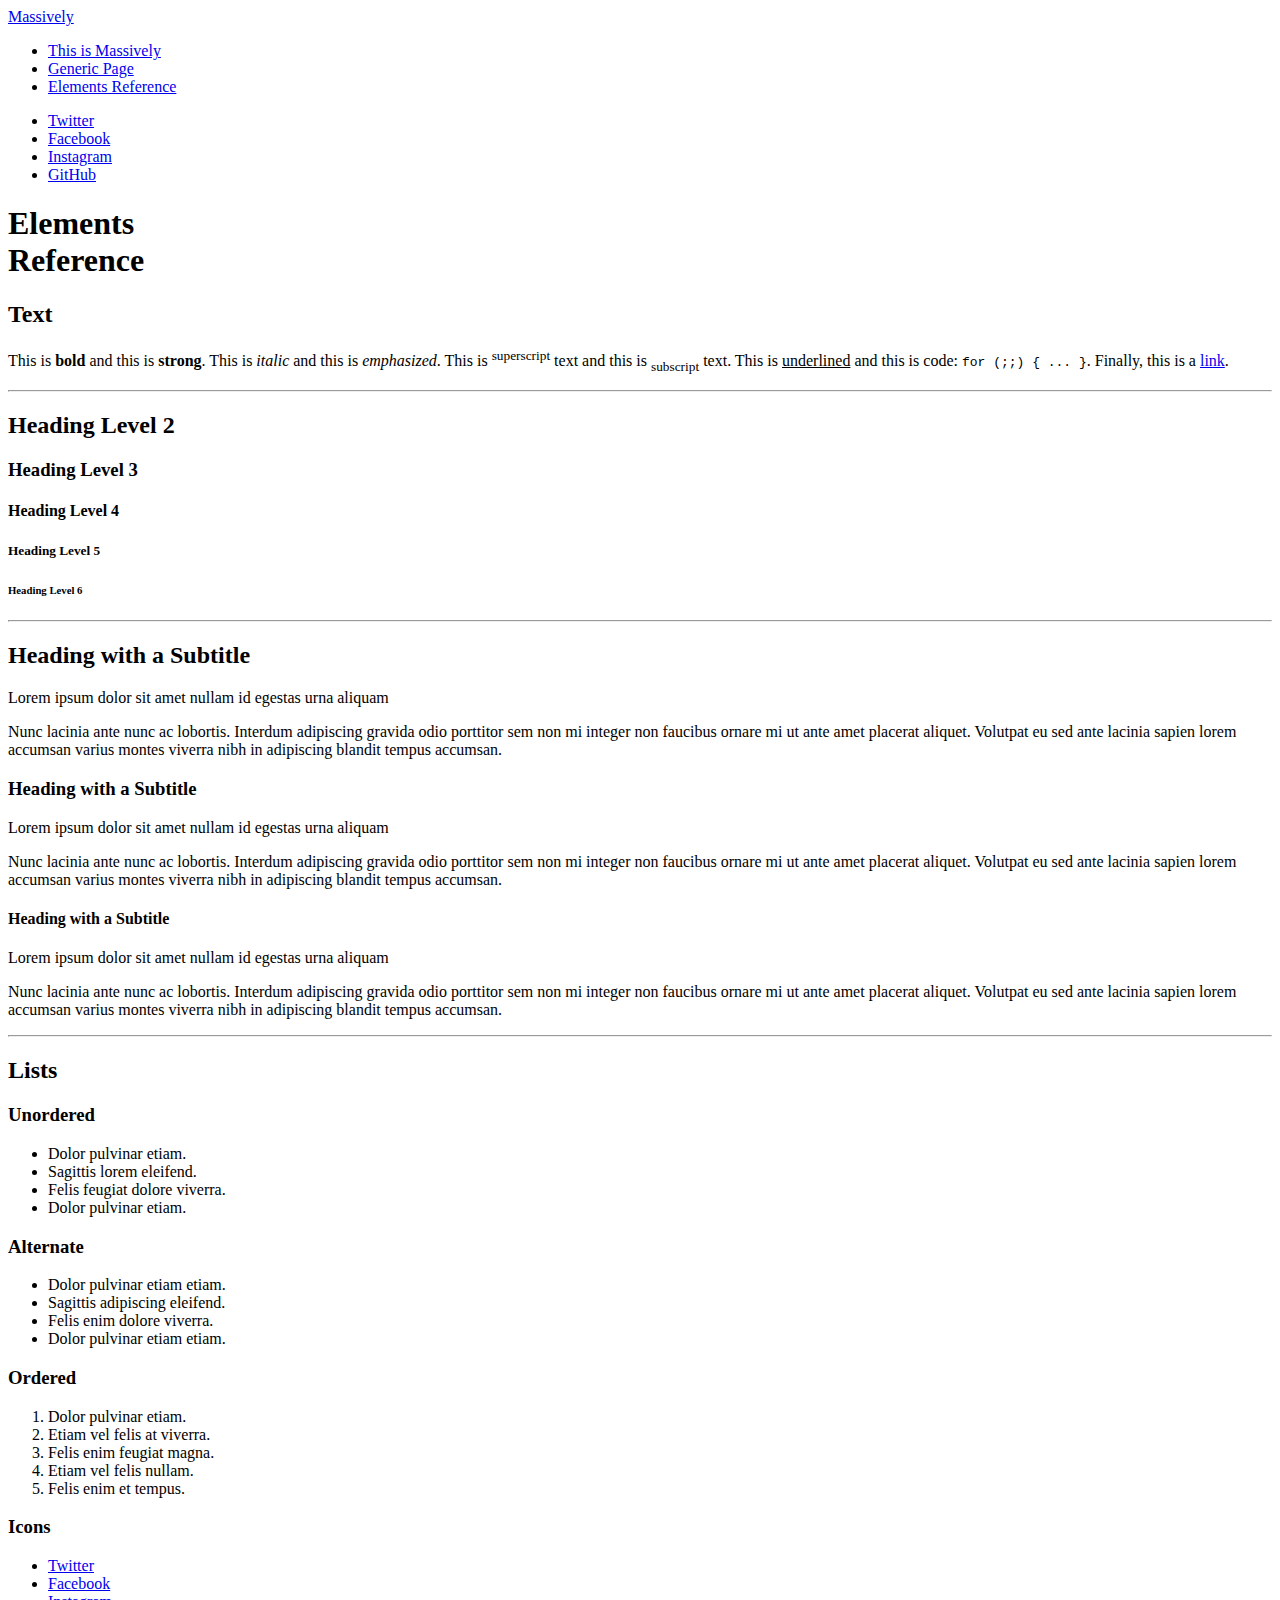
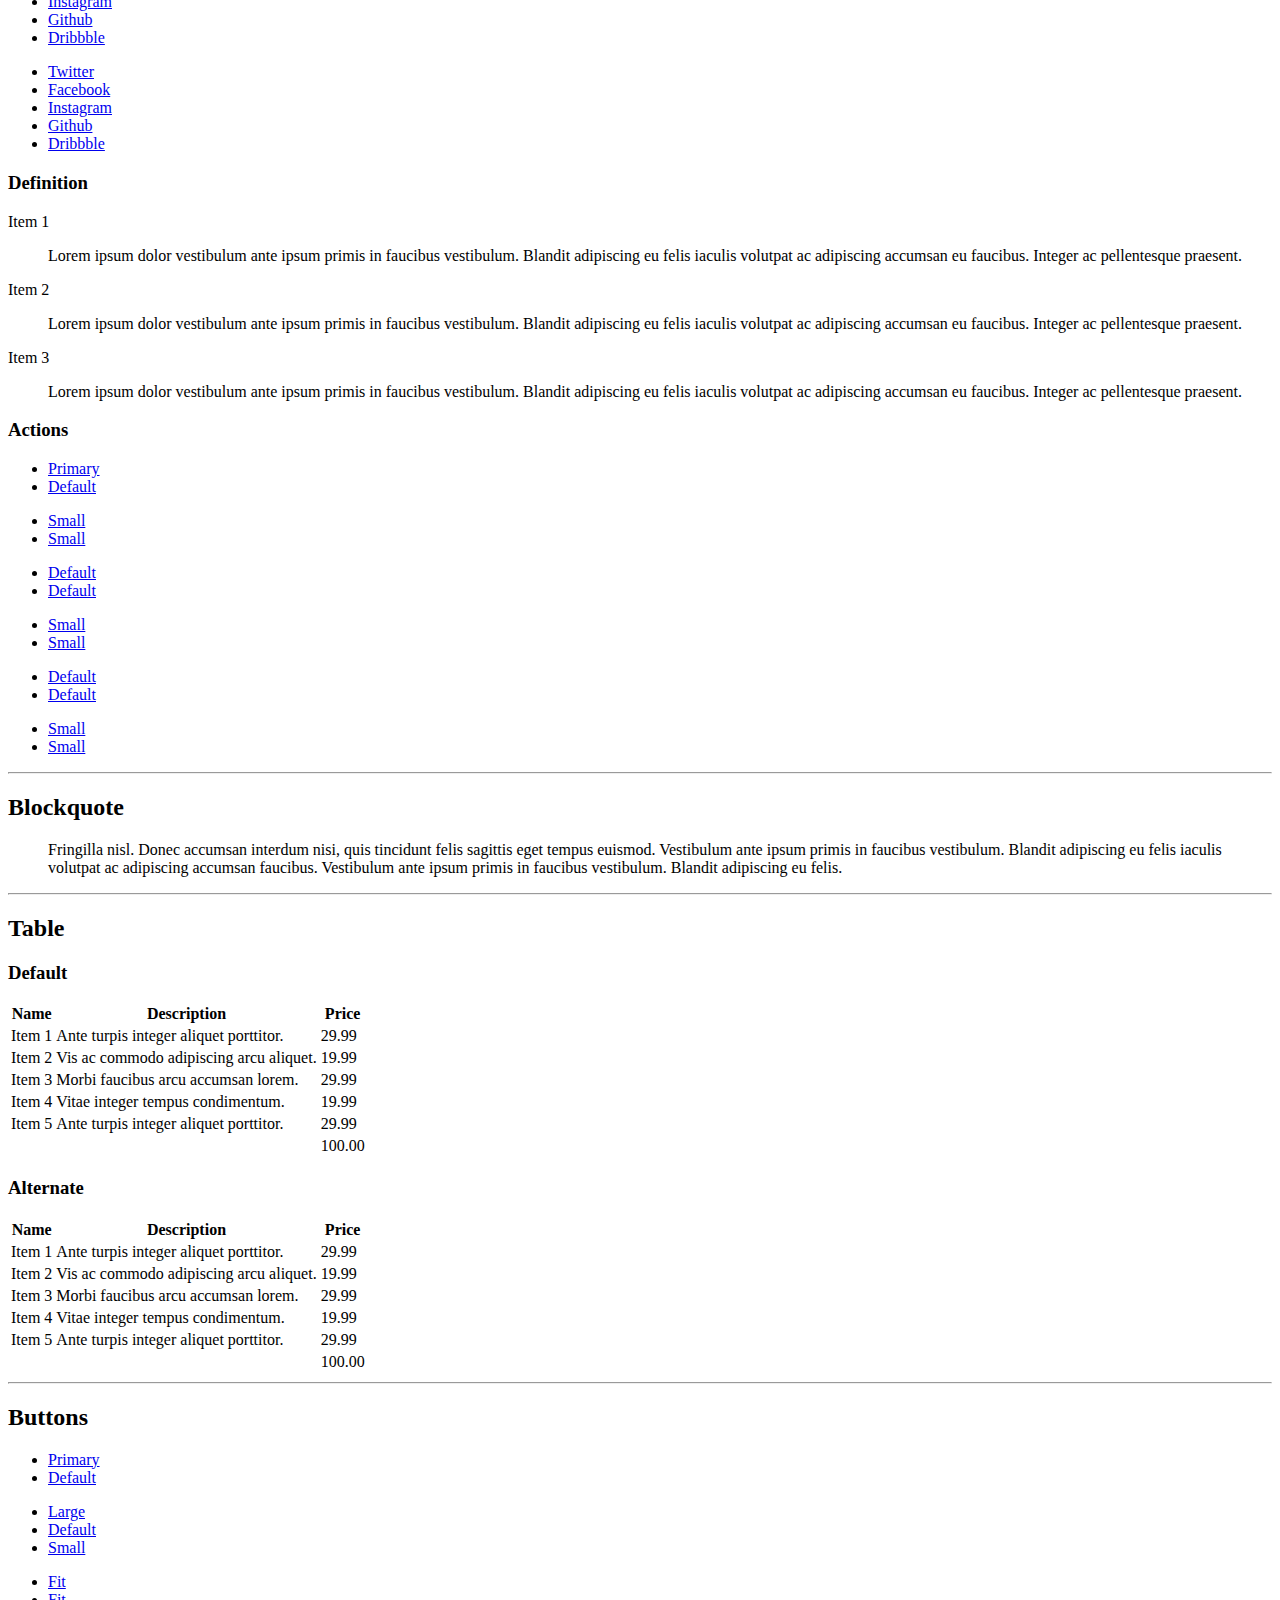
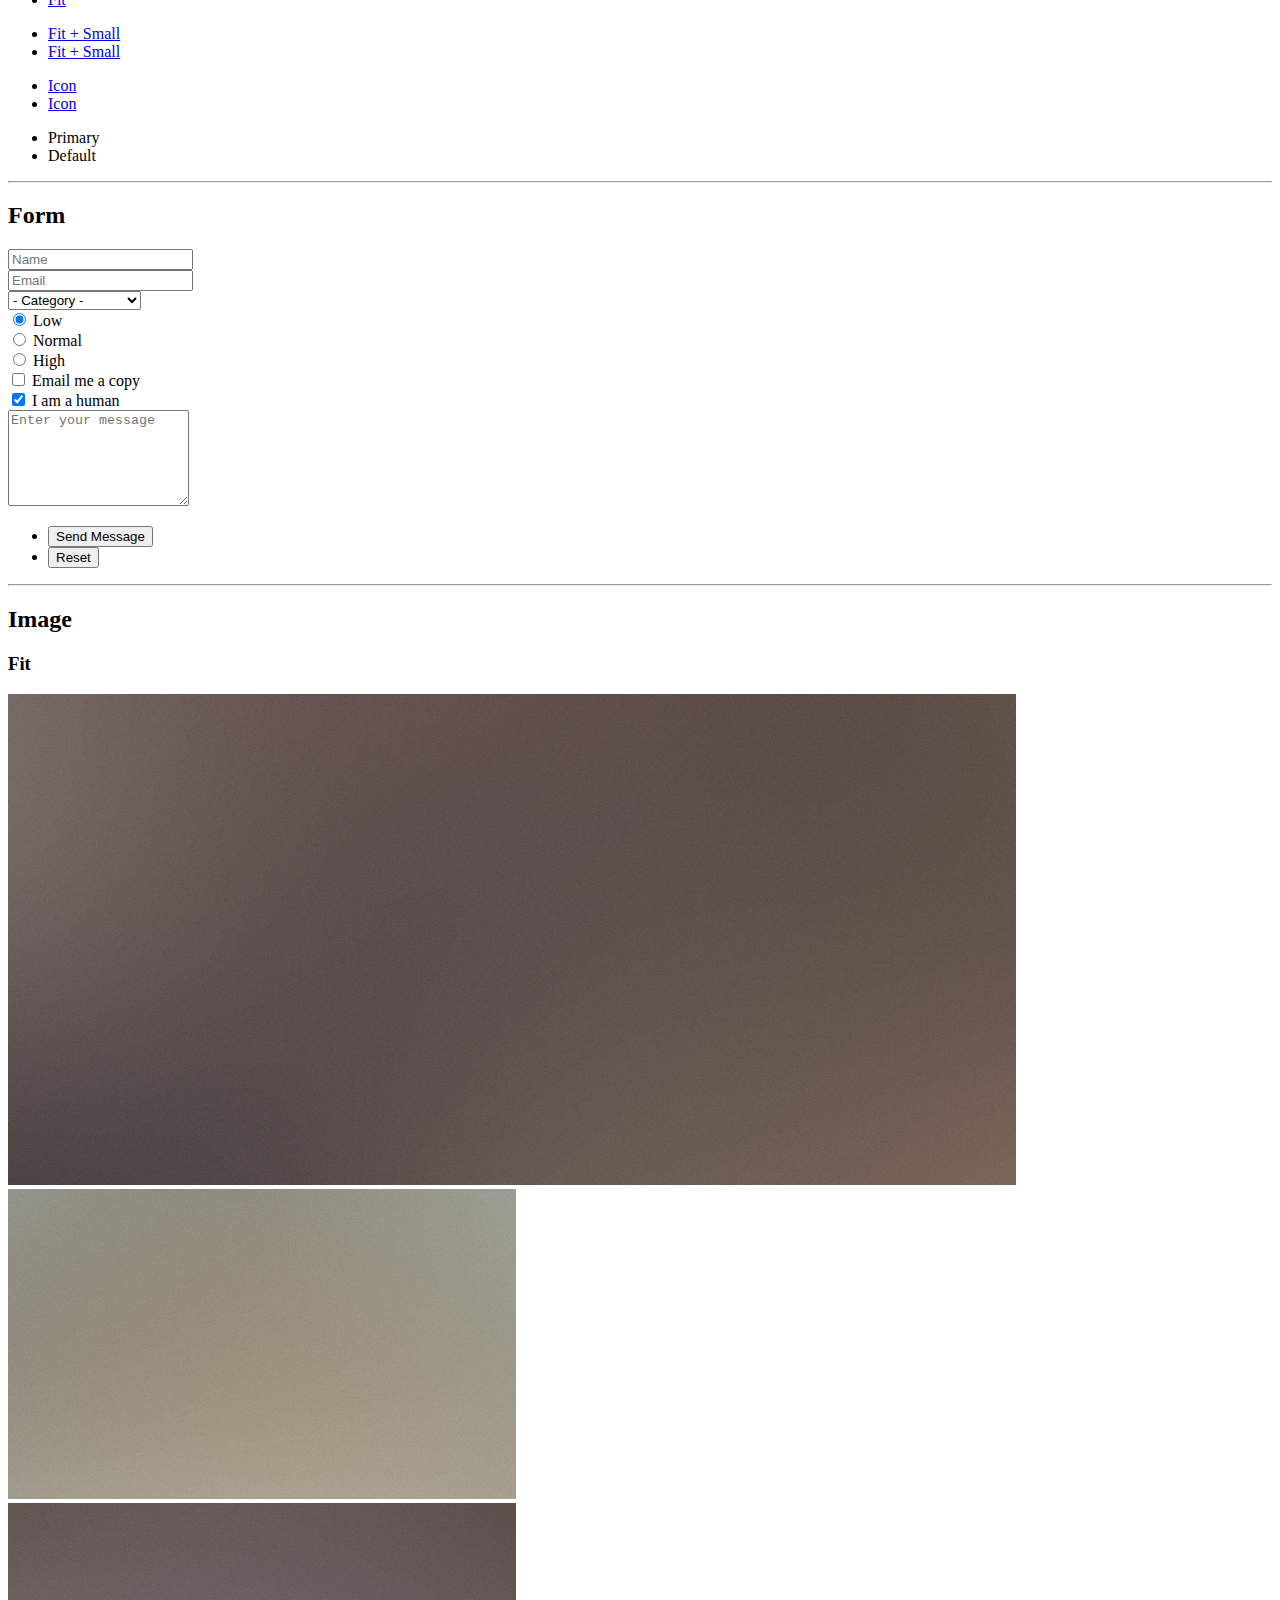
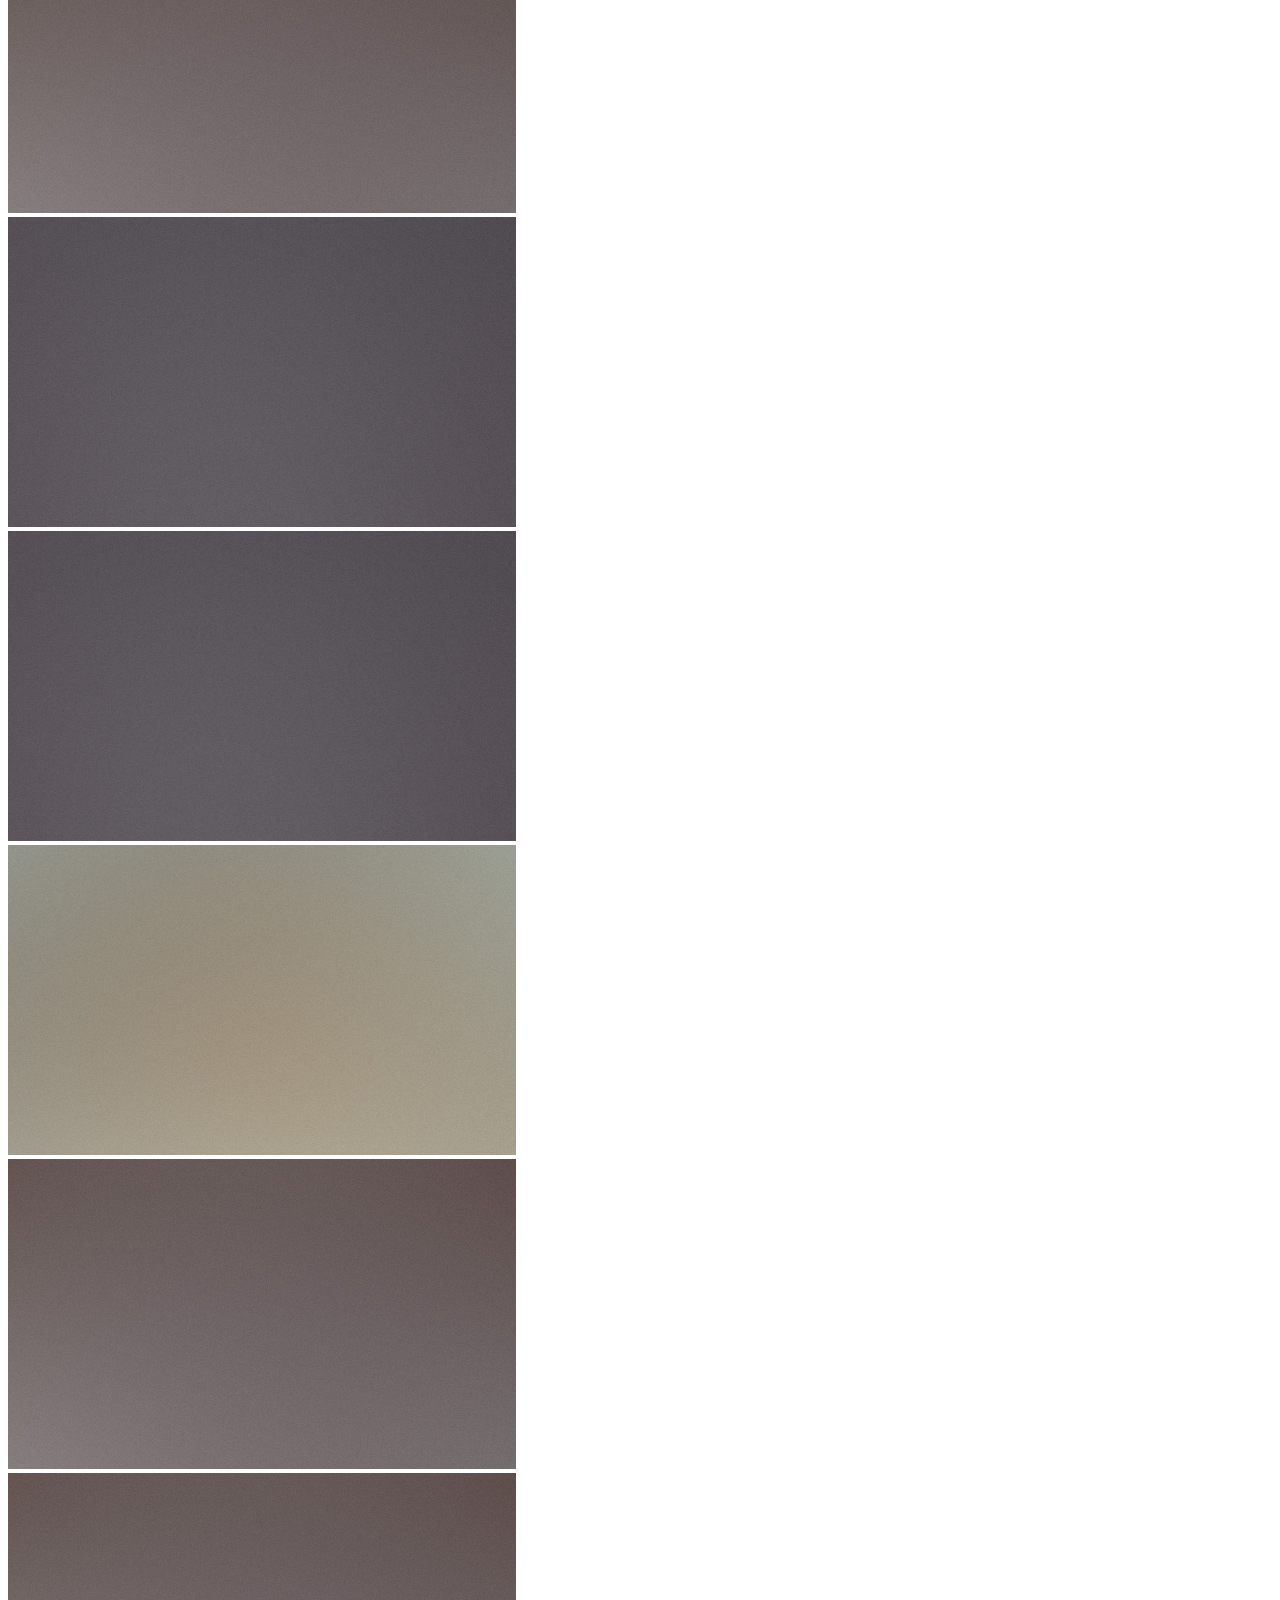
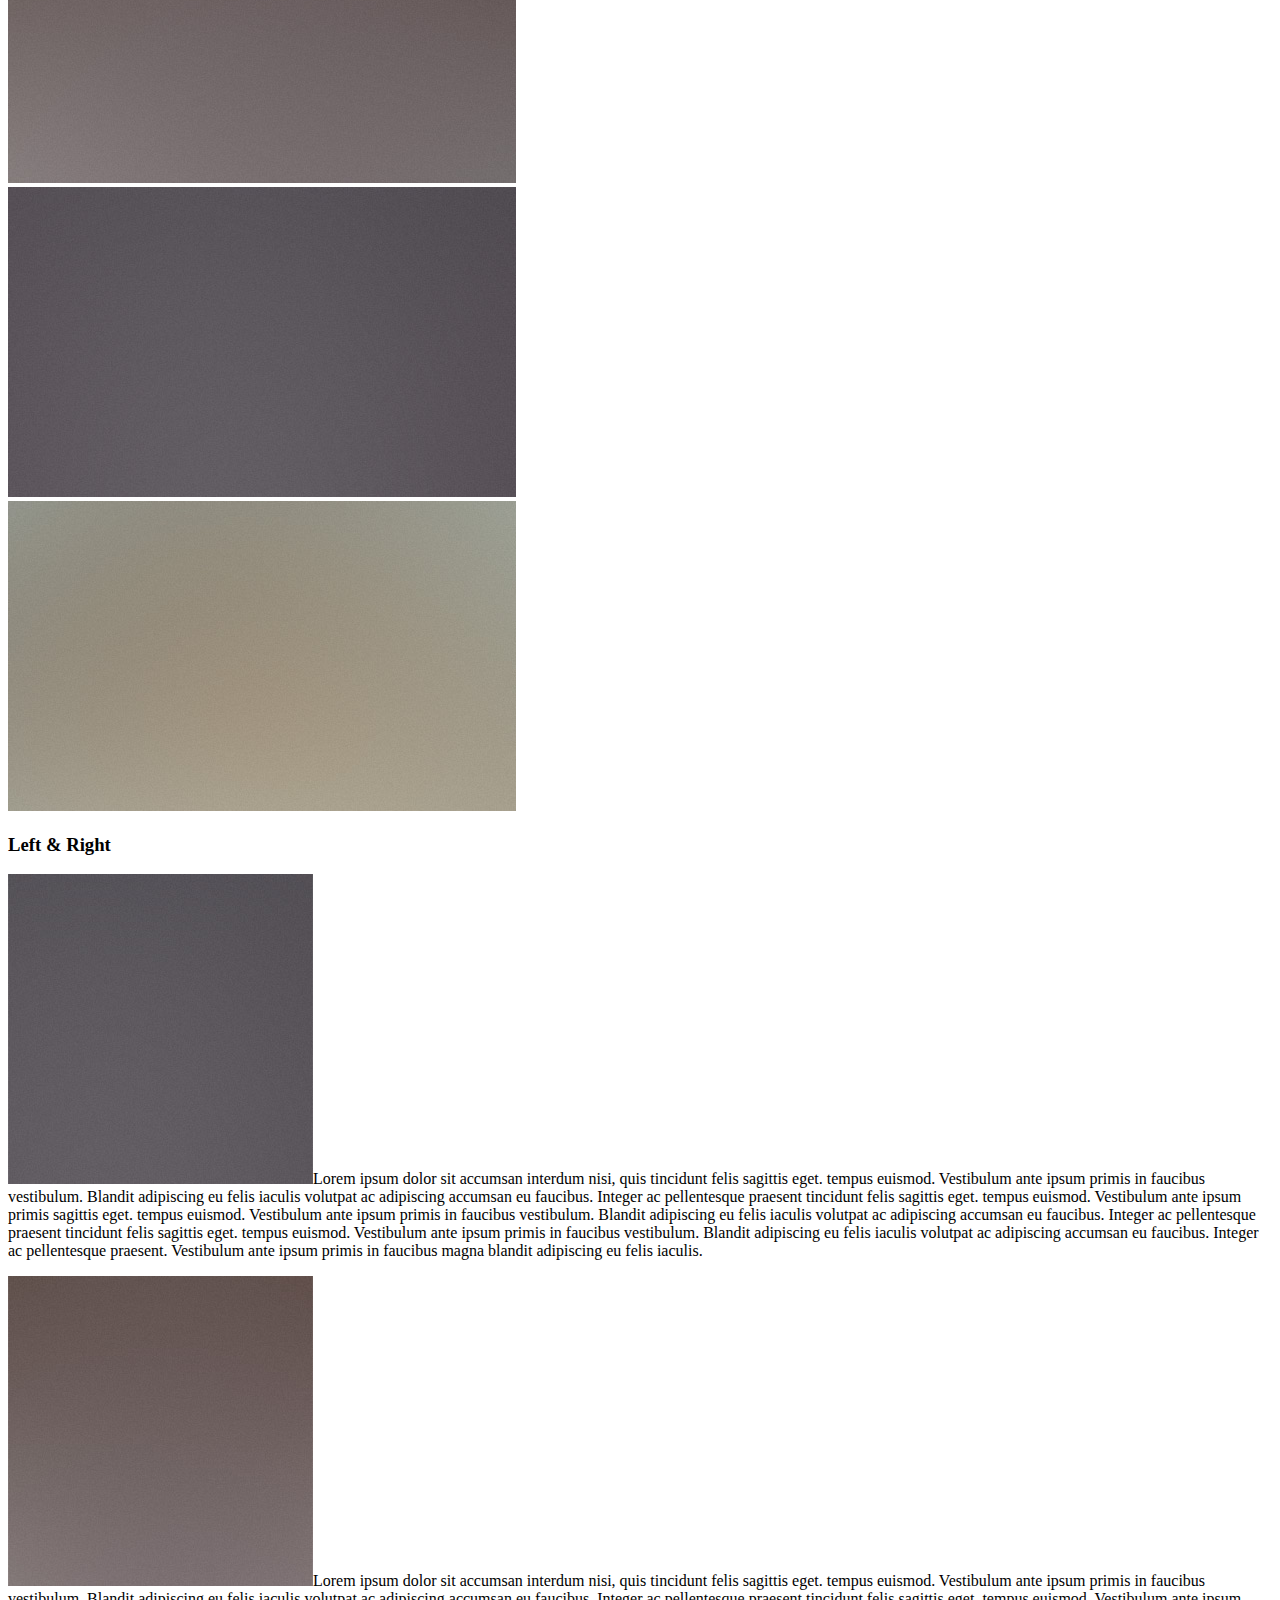
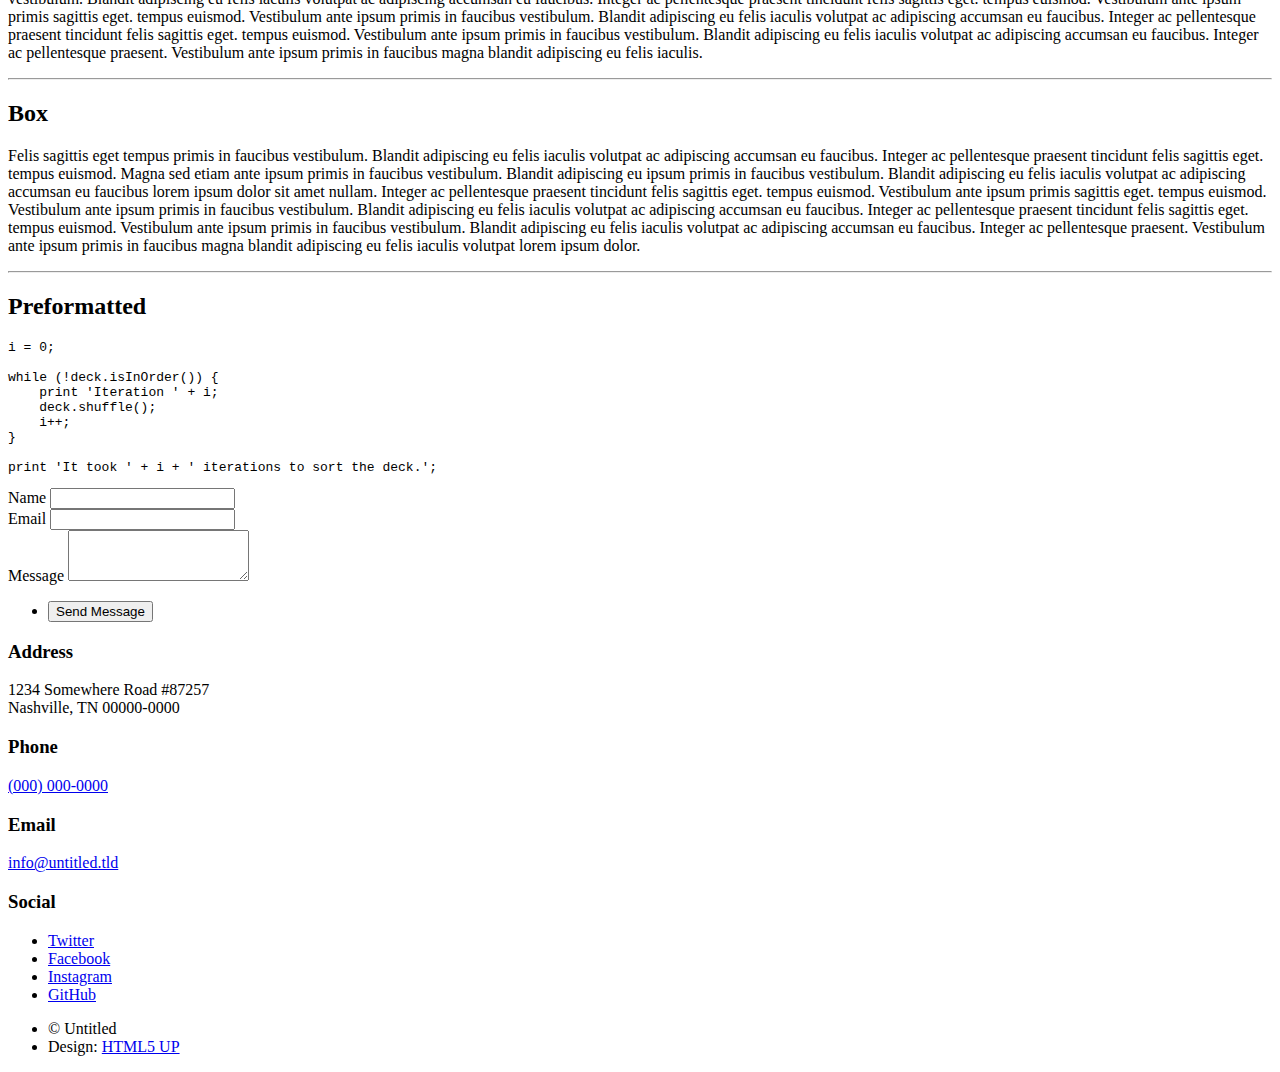
==== elements.html @ 29d71d92 "commit" ====
<!DOCTYPE html>
<!--
	Massively by HTML5 UP
	html5up.net | @ajlkn
	Free for personal and commercial use under the CCA 3.0 license (html5up.net/license)
-->
<html>
  <head>
    <title>Elements Reference - Massively by HTML5 UP</title>
    <meta charset="utf-8" />
    <meta
      name="viewport"
      content="width=device-width, initial-scale=1, user-scalable=no"
    />
    <link rel="stylesheet" href="assets/css/main.css" />
    <noscript
      ><link rel="stylesheet" href="assets/css/noscript.css"
    /></noscript>
  </head>
  <body class="is-preload">
    <!-- Wrapper -->
    <div id="wrapper">
      <!-- Header -->
      <header id="header">
        <a href="index.html" class="logo">Massively</a>
      </header>

      <!-- Nav -->
      <nav id="nav">
        <ul class="links">
          <li><a href="index.html">This is Massively</a></li>
          <li><a href="generic.html">Generic Page</a></li>
          <li class="active"><a href="elements.html">Elements Reference</a></li>
        </ul>
        <ul class="icons">
          <li>
            <a href="#" class="icon brands fa-twitter"
              ><span class="label">Twitter</span></a
            >
          </li>
          <li>
            <a href="#" class="icon brands fa-facebook-f"
              ><span class="label">Facebook</span></a
            >
          </li>
          <li>
            <a href="#" class="icon brands fa-instagram"
              ><span class="label">Instagram</span></a
            >
          </li>
          <li>
            <a href="#" class="icon brands fa-github"
              ><span class="label">GitHub</span></a
            >
          </li>
        </ul>
      </nav>

      <!-- Main -->
      <div id="main">
        <!-- Post -->
        <section class="post">
          <header class="major">
            <h1>
              Elements<br />
              Reference
            </h1>
          </header>

          <!-- Text stuff -->
          <h2>Text</h2>
          <p>
            This is <b>bold</b> and this is <strong>strong</strong>. This is
            <i>italic</i> and this is <em>emphasized</em>. This is
            <sup>superscript</sup> text and this is <sub>subscript</sub> text.
            This is <u>underlined</u> and this is code:
            <code>for (;;) { ... }</code>. Finally, this is a
            <a href="#">link</a>.
          </p>
          <hr />
          <h2>Heading Level 2</h2>
          <h3>Heading Level 3</h3>
          <h4>Heading Level 4</h4>
          <h5>Heading Level 5</h5>
          <h6>Heading Level 6</h6>
          <hr />
          <header>
            <h2>Heading with a Subtitle</h2>
            <p>Lorem ipsum dolor sit amet nullam id egestas urna aliquam</p>
          </header>
          <p>
            Nunc lacinia ante nunc ac lobortis. Interdum adipiscing gravida odio
            porttitor sem non mi integer non faucibus ornare mi ut ante amet
            placerat aliquet. Volutpat eu sed ante lacinia sapien lorem accumsan
            varius montes viverra nibh in adipiscing blandit tempus accumsan.
          </p>
          <header>
            <h3>Heading with a Subtitle</h3>
            <p>Lorem ipsum dolor sit amet nullam id egestas urna aliquam</p>
          </header>
          <p>
            Nunc lacinia ante nunc ac lobortis. Interdum adipiscing gravida odio
            porttitor sem non mi integer non faucibus ornare mi ut ante amet
            placerat aliquet. Volutpat eu sed ante lacinia sapien lorem accumsan
            varius montes viverra nibh in adipiscing blandit tempus accumsan.
          </p>
          <header>
            <h4>Heading with a Subtitle</h4>
            <p>Lorem ipsum dolor sit amet nullam id egestas urna aliquam</p>
          </header>
          <p>
            Nunc lacinia ante nunc ac lobortis. Interdum adipiscing gravida odio
            porttitor sem non mi integer non faucibus ornare mi ut ante amet
            placerat aliquet. Volutpat eu sed ante lacinia sapien lorem accumsan
            varius montes viverra nibh in adipiscing blandit tempus accumsan.
          </p>

          <hr />

          <!-- Lists -->
          <h2>Lists</h2>
          <div class="row">
            <div class="col-6 col-12-small">
              <h3>Unordered</h3>
              <ul>
                <li>Dolor pulvinar etiam.</li>
                <li>Sagittis lorem eleifend.</li>
                <li>Felis feugiat dolore viverra.</li>
                <li>Dolor pulvinar etiam.</li>
              </ul>

              <h3>Alternate</h3>
              <ul class="alt">
                <li>Dolor pulvinar etiam etiam.</li>
                <li>Sagittis adipiscing eleifend.</li>
                <li>Felis enim dolore viverra.</li>
                <li>Dolor pulvinar etiam etiam.</li>
              </ul>
            </div>
            <div class="col-6 col-12-small">
              <h3>Ordered</h3>
              <ol>
                <li>Dolor pulvinar etiam.</li>
                <li>Etiam vel felis at viverra.</li>
                <li>Felis enim feugiat magna.</li>
                <li>Etiam vel felis nullam.</li>
                <li>Felis enim et tempus.</li>
              </ol>

              <h3>Icons</h3>
              <ul class="icons">
                <li>
                  <a href="#" class="icon brands fa-twitter"
                    ><span class="label">Twitter</span></a
                  >
                </li>
                <li>
                  <a href="#" class="icon brands fa-facebook-f"
                    ><span class="label">Facebook</span></a
                  >
                </li>
                <li>
                  <a href="#" class="icon brands fa-instagram"
                    ><span class="label">Instagram</span></a
                  >
                </li>
                <li>
                  <a href="#" class="icon brands fa-github"
                    ><span class="label">Github</span></a
                  >
                </li>
                <li>
                  <a href="#" class="icon brands fa-dribbble"
                    ><span class="label">Dribbble</span></a
                  >
                </li>
              </ul>
              <ul class="icons alt">
                <li>
                  <a href="#" class="icon brands alt fa-twitter"
                    ><span class="label">Twitter</span></a
                  >
                </li>
                <li>
                  <a href="#" class="icon brands alt fa-facebook-f"
                    ><span class="label">Facebook</span></a
                  >
                </li>
                <li>
                  <a href="#" class="icon brands alt fa-instagram"
                    ><span class="label">Instagram</span></a
                  >
                </li>
                <li>
                  <a href="#" class="icon brands alt fa-github"
                    ><span class="label">Github</span></a
                  >
                </li>
                <li>
                  <a href="#" class="icon brands alt fa-dribbble"
                    ><span class="label">Dribbble</span></a
                  >
                </li>
              </ul>
            </div>
          </div>
          <h3>Definition</h3>
          <dl>
            <dt>Item 1</dt>
            <dd>
              <p>
                Lorem ipsum dolor vestibulum ante ipsum primis in faucibus
                vestibulum. Blandit adipiscing eu felis iaculis volutpat ac
                adipiscing accumsan eu faucibus. Integer ac pellentesque
                praesent.
              </p>
            </dd>
            <dt>Item 2</dt>
            <dd>
              <p>
                Lorem ipsum dolor vestibulum ante ipsum primis in faucibus
                vestibulum. Blandit adipiscing eu felis iaculis volutpat ac
                adipiscing accumsan eu faucibus. Integer ac pellentesque
                praesent.
              </p>
            </dd>
            <dt>Item 3</dt>
            <dd>
              <p>
                Lorem ipsum dolor vestibulum ante ipsum primis in faucibus
                vestibulum. Blandit adipiscing eu felis iaculis volutpat ac
                adipiscing accumsan eu faucibus. Integer ac pellentesque
                praesent.
              </p>
            </dd>
          </dl>

          <h3>Actions</h3>
          <ul class="actions">
            <li><a href="#" class="button primary">Primary</a></li>
            <li><a href="#" class="button">Default</a></li>
          </ul>
          <ul class="actions small">
            <li><a href="#" class="button primary small">Small</a></li>
            <li><a href="#" class="button small">Small</a></li>
          </ul>
          <div class="row">
            <div class="col-6 col-12-small">
              <ul class="actions stacked">
                <li><a href="#" class="button primary">Default</a></li>
                <li><a href="#" class="button">Default</a></li>
              </ul>
            </div>
            <div class="col-6 col-12-small">
              <ul class="actions stacked">
                <li><a href="#" class="button primary small">Small</a></li>
                <li><a href="#" class="button small">Small</a></li>
              </ul>
            </div>
          </div>
          <div class="row">
            <div class="col-6 col-12-small">
              <ul class="actions stacked">
                <li><a href="#" class="button primary fit">Default</a></li>
                <li><a href="#" class="button fit">Default</a></li>
              </ul>
            </div>
            <div class="col-6 col-12-small">
              <ul class="actions stacked">
                <li><a href="#" class="button primary small fit">Small</a></li>
                <li><a href="#" class="button small fit">Small</a></li>
              </ul>
            </div>
          </div>

          <hr />

          <!-- Blockquote -->
          <h2>Blockquote</h2>
          <blockquote>
            Fringilla nisl. Donec accumsan interdum nisi, quis tincidunt felis
            sagittis eget tempus euismod. Vestibulum ante ipsum primis in
            faucibus vestibulum. Blandit adipiscing eu felis iaculis volutpat ac
            adipiscing accumsan faucibus. Vestibulum ante ipsum primis in
            faucibus vestibulum. Blandit adipiscing eu felis.
          </blockquote>

          <hr />

          <!-- Table -->
          <h2>Table</h2>

          <h3>Default</h3>
          <div class="table-wrapper">
            <table>
              <thead>
                <tr>
                  <th>Name</th>
                  <th>Description</th>
                  <th>Price</th>
                </tr>
              </thead>
              <tbody>
                <tr>
                  <td>Item 1</td>
                  <td>Ante turpis integer aliquet porttitor.</td>
                  <td>29.99</td>
                </tr>
                <tr>
                  <td>Item 2</td>
                  <td>Vis ac commodo adipiscing arcu aliquet.</td>
                  <td>19.99</td>
                </tr>
                <tr>
                  <td>Item 3</td>
                  <td>Morbi faucibus arcu accumsan lorem.</td>
                  <td>29.99</td>
                </tr>
                <tr>
                  <td>Item 4</td>
                  <td>Vitae integer tempus condimentum.</td>
                  <td>19.99</td>
                </tr>
                <tr>
                  <td>Item 5</td>
                  <td>Ante turpis integer aliquet porttitor.</td>
                  <td>29.99</td>
                </tr>
              </tbody>
              <tfoot>
                <tr>
                  <td colspan="2"></td>
                  <td>100.00</td>
                </tr>
              </tfoot>
            </table>
          </div>

          <h3>Alternate</h3>
          <div class="table-wrapper">
            <table class="alt">
              <thead>
                <tr>
                  <th>Name</th>
                  <th>Description</th>
                  <th>Price</th>
                </tr>
              </thead>
              <tbody>
                <tr>
                  <td>Item 1</td>
                  <td>Ante turpis integer aliquet porttitor.</td>
                  <td>29.99</td>
                </tr>
                <tr>
                  <td>Item 2</td>
                  <td>Vis ac commodo adipiscing arcu aliquet.</td>
                  <td>19.99</td>
                </tr>
                <tr>
                  <td>Item 3</td>
                  <td>Morbi faucibus arcu accumsan lorem.</td>
                  <td>29.99</td>
                </tr>
                <tr>
                  <td>Item 4</td>
                  <td>Vitae integer tempus condimentum.</td>
                  <td>19.99</td>
                </tr>
                <tr>
                  <td>Item 5</td>
                  <td>Ante turpis integer aliquet porttitor.</td>
                  <td>29.99</td>
                </tr>
              </tbody>
              <tfoot>
                <tr>
                  <td colspan="2"></td>
                  <td>100.00</td>
                </tr>
              </tfoot>
            </table>
          </div>

          <hr />

          <!-- Buttons -->
          <h2>Buttons</h2>
          <ul class="actions">
            <li><a href="#" class="button primary">Primary</a></li>
            <li><a href="#" class="button">Default</a></li>
          </ul>
          <ul class="actions">
            <li><a href="#" class="button primary large">Large</a></li>
            <li><a href="#" class="button">Default</a></li>
            <li><a href="#" class="button small">Small</a></li>
          </ul>
          <ul class="actions fit">
            <li><a href="#" class="button primary fit">Fit</a></li>
            <li><a href="#" class="button fit">Fit</a></li>
          </ul>
          <ul class="actions fit small">
            <li>
              <a href="#" class="button primary fit small">Fit + Small</a>
            </li>
            <li><a href="#" class="button fit small">Fit + Small</a></li>
          </ul>
          <ul class="actions">
            <li>
              <a href="#" class="button primary icon solid fa-search">Icon</a>
            </li>
            <li><a href="#" class="button icon solid fa-download">Icon</a></li>
          </ul>
          <ul class="actions">
            <li><span class="button primary disabled">Primary</span></li>
            <li><span class="button disabled">Default</span></li>
          </ul>

          <hr />

          <!-- Form -->
          <h2>Form</h2>

          <form method="post" action="#">
            <div class="row gtr-uniform">
              <div class="col-6 col-12-xsmall">
                <input
                  type="text"
                  name="demo-name"
                  id="demo-name"
                  value=""
                  placeholder="Name"
                />
              </div>
              <div class="col-6 col-12-xsmall">
                <input
                  type="email"
                  name="demo-email"
                  id="demo-email"
                  value=""
                  placeholder="Email"
                />
              </div>
              <!-- Break -->
              <div class="col-12">
                <select name="demo-category" id="demo-category">
                  <option value="">- Category -</option>
                  <option value="1">Manufacturing</option>
                  <option value="1">Shipping</option>
                  <option value="1">Administration</option>
                  <option value="1">Human Resources</option>
                </select>
              </div>
              <!-- Break -->
              <div class="col-4 col-12-small">
                <input
                  type="radio"
                  id="demo-priority-low"
                  name="demo-priority"
                  checked
                />
                <label for="demo-priority-low">Low</label>
              </div>
              <div class="col-4 col-12-small">
                <input
                  type="radio"
                  id="demo-priority-normal"
                  name="demo-priority"
                />
                <label for="demo-priority-normal">Normal</label>
              </div>
              <div class="col-4 col-12-small">
                <input
                  type="radio"
                  id="demo-priority-high"
                  name="demo-priority"
                />
                <label for="demo-priority-high">High</label>
              </div>
              <!-- Break -->
              <div class="col-6 col-12-small">
                <input type="checkbox" id="demo-copy" name="demo-copy" />
                <label for="demo-copy">Email me a copy</label>
              </div>
              <div class="col-6 col-12-small">
                <input
                  type="checkbox"
                  id="demo-human"
                  name="demo-human"
                  checked
                />
                <label for="demo-human">I am a human</label>
              </div>
              <!-- Break -->
              <div class="col-12">
                <textarea
                  name="demo-message"
                  id="demo-message"
                  placeholder="Enter your message"
                  rows="6"
                ></textarea>
              </div>
              <!-- Break -->
              <div class="col-12">
                <ul class="actions">
                  <li>
                    <input type="submit" value="Send Message" class="primary" />
                  </li>
                  <li><input type="reset" value="Reset" /></li>
                </ul>
              </div>
            </div>
          </form>

          <hr />

          <!-- Image -->
          <h2>Image</h2>

          <h3>Fit</h3>
          <span class="image fit"><img src="images/pic01.jpg" alt="" /></span>
          <div class="box alt">
            <div class="row gtr-50 gtr-uniform">
              <div class="col-4">
                <span class="image fit"
                  ><img src="images/pic02.jpg" alt=""
                /></span>
              </div>
              <div class="col-4">
                <span class="image fit"
                  ><img src="images/pic03.jpg" alt=""
                /></span>
              </div>
              <div class="col-4">
                <span class="image fit"
                  ><img src="images/pic04.jpg" alt=""
                /></span>
              </div>
              <!-- Break -->
              <div class="col-4">
                <span class="image fit"
                  ><img src="images/pic04.jpg" alt=""
                /></span>
              </div>
              <div class="col-4">
                <span class="image fit"
                  ><img src="images/pic02.jpg" alt=""
                /></span>
              </div>
              <div class="col-4">
                <span class="image fit"
                  ><img src="images/pic03.jpg" alt=""
                /></span>
              </div>
              <!-- Break -->
              <div class="col-4">
                <span class="image fit"
                  ><img src="images/pic03.jpg" alt=""
                /></span>
              </div>
              <div class="col-4">
                <span class="image fit"
                  ><img src="images/pic04.jpg" alt=""
                /></span>
              </div>
              <div class="col-4">
                <span class="image fit"
                  ><img src="images/pic02.jpg" alt=""
                /></span>
              </div>
            </div>
          </div>

          <h3>Left &amp; Right</h3>
          <p>
            <span class="image left"><img src="images/pic08.jpg" alt="" /></span
            >Lorem ipsum dolor sit accumsan interdum nisi, quis tincidunt felis
            sagittis eget. tempus euismod. Vestibulum ante ipsum primis in
            faucibus vestibulum. Blandit adipiscing eu felis iaculis volutpat ac
            adipiscing accumsan eu faucibus. Integer ac pellentesque praesent
            tincidunt felis sagittis eget. tempus euismod. Vestibulum ante ipsum
            primis sagittis eget. tempus euismod. Vestibulum ante ipsum primis
            in faucibus vestibulum. Blandit adipiscing eu felis iaculis volutpat
            ac adipiscing accumsan eu faucibus. Integer ac pellentesque praesent
            tincidunt felis sagittis eget. tempus euismod. Vestibulum ante ipsum
            primis in faucibus vestibulum. Blandit adipiscing eu felis iaculis
            volutpat ac adipiscing accumsan eu faucibus. Integer ac pellentesque
            praesent. Vestibulum ante ipsum primis in faucibus magna blandit
            adipiscing eu felis iaculis.
          </p>
          <p>
            <span class="image right"
              ><img src="images/pic09.jpg" alt="" /></span
            >Lorem ipsum dolor sit accumsan interdum nisi, quis tincidunt felis
            sagittis eget. tempus euismod. Vestibulum ante ipsum primis in
            faucibus vestibulum. Blandit adipiscing eu felis iaculis volutpat ac
            adipiscing accumsan eu faucibus. Integer ac pellentesque praesent
            tincidunt felis sagittis eget. tempus euismod. Vestibulum ante ipsum
            primis sagittis eget. tempus euismod. Vestibulum ante ipsum primis
            in faucibus vestibulum. Blandit adipiscing eu felis iaculis volutpat
            ac adipiscing accumsan eu faucibus. Integer ac pellentesque praesent
            tincidunt felis sagittis eget. tempus euismod. Vestibulum ante ipsum
            primis in faucibus vestibulum. Blandit adipiscing eu felis iaculis
            volutpat ac adipiscing accumsan eu faucibus. Integer ac pellentesque
            praesent. Vestibulum ante ipsum primis in faucibus magna blandit
            adipiscing eu felis iaculis.
          </p>

          <hr />

          <!-- Box -->
          <h2>Box</h2>
          <div class="box">
            <p>
              Felis sagittis eget tempus primis in faucibus vestibulum. Blandit
              adipiscing eu felis iaculis volutpat ac adipiscing accumsan eu
              faucibus. Integer ac pellentesque praesent tincidunt felis
              sagittis eget. tempus euismod. Magna sed etiam ante ipsum primis
              in faucibus vestibulum. Blandit adipiscing eu ipsum primis in
              faucibus vestibulum. Blandit adipiscing eu felis iaculis volutpat
              ac adipiscing accumsan eu faucibus lorem ipsum dolor sit amet
              nullam. Integer ac pellentesque praesent tincidunt felis sagittis
              eget. tempus euismod. Vestibulum ante ipsum primis sagittis eget.
              tempus euismod. Vestibulum ante ipsum primis in faucibus
              vestibulum. Blandit adipiscing eu felis iaculis volutpat ac
              adipiscing accumsan eu faucibus. Integer ac pellentesque praesent
              tincidunt felis sagittis eget. tempus euismod. Vestibulum ante
              ipsum primis in faucibus vestibulum. Blandit adipiscing eu felis
              iaculis volutpat ac adipiscing accumsan eu faucibus. Integer ac
              pellentesque praesent. Vestibulum ante ipsum primis in faucibus
              magna blandit adipiscing eu felis iaculis volutpat lorem ipsum
              dolor.
            </p>
          </div>

          <hr />

          <!-- Preformatted Code -->
          <h2>Preformatted</h2>
          <pre><code>i = 0;

while (!deck.isInOrder()) {
    print 'Iteration ' + i;
    deck.shuffle();
    i++;
}

print 'It took ' + i + ' iterations to sort the deck.';
</code></pre>
        </section>
      </div>

      <!-- Footer -->
      <footer id="footer">
        <section>
          <form method="post" action="#">
            <div class="fields">
              <div class="field">
                <label for="name">Name</label>
                <input type="text" name="name" id="name" />
              </div>
              <div class="field">
                <label for="email">Email</label>
                <input type="text" name="email" id="email" />
              </div>
              <div class="field">
                <label for="message">Message</label>
                <textarea name="message" id="message" rows="3"></textarea>
              </div>
            </div>
            <ul class="actions">
              <li><input type="submit" value="Send Message" /></li>
            </ul>
          </form>
        </section>
        <section class="split contact">
          <section class="alt">
            <h3>Address</h3>
            <p>
              1234 Somewhere Road #87257<br />
              Nashville, TN 00000-0000
            </p>
          </section>
          <section>
            <h3>Phone</h3>
            <p><a href="#">(000) 000-0000</a></p>
          </section>
          <section>
            <h3>Email</h3>
            <p><a href="#">info@untitled.tld</a></p>
          </section>
          <section>
            <h3>Social</h3>
            <ul class="icons alt">
              <li>
                <a href="#" class="icon brands alt fa-twitter"
                  ><span class="label">Twitter</span></a
                >
              </li>
              <li>
                <a href="#" class="icon brands alt fa-facebook-f"
                  ><span class="label">Facebook</span></a
                >
              </li>
              <li>
                <a href="#" class="icon brands alt fa-instagram"
                  ><span class="label">Instagram</span></a
                >
              </li>
              <li>
                <a href="#" class="icon brands alt fa-github"
                  ><span class="label">GitHub</span></a
                >
              </li>
            </ul>
          </section>
        </section>
      </footer>

      <!-- Copyright -->
      <div id="copyright">
        <ul>
          <li>&copy; Untitled</li>
          <li>Design: <a href="https://html5up.net">HTML5 UP</a></li>
        </ul>
      </div>
    </div>

    <!-- Scripts -->
    <script src="assets/js/jquery.min.js"></script>
    <script src="assets/js/jquery.scrollex.min.js"></script>
    <script src="assets/js/jquery.scrolly.min.js"></script>
    <script src="assets/js/browser.min.js"></script>
    <script src="assets/js/breakpoints.min.js"></script>
    <script src="assets/js/util.js"></script>
    <script src="assets/js/main.js"></script>
  </body>
</html>
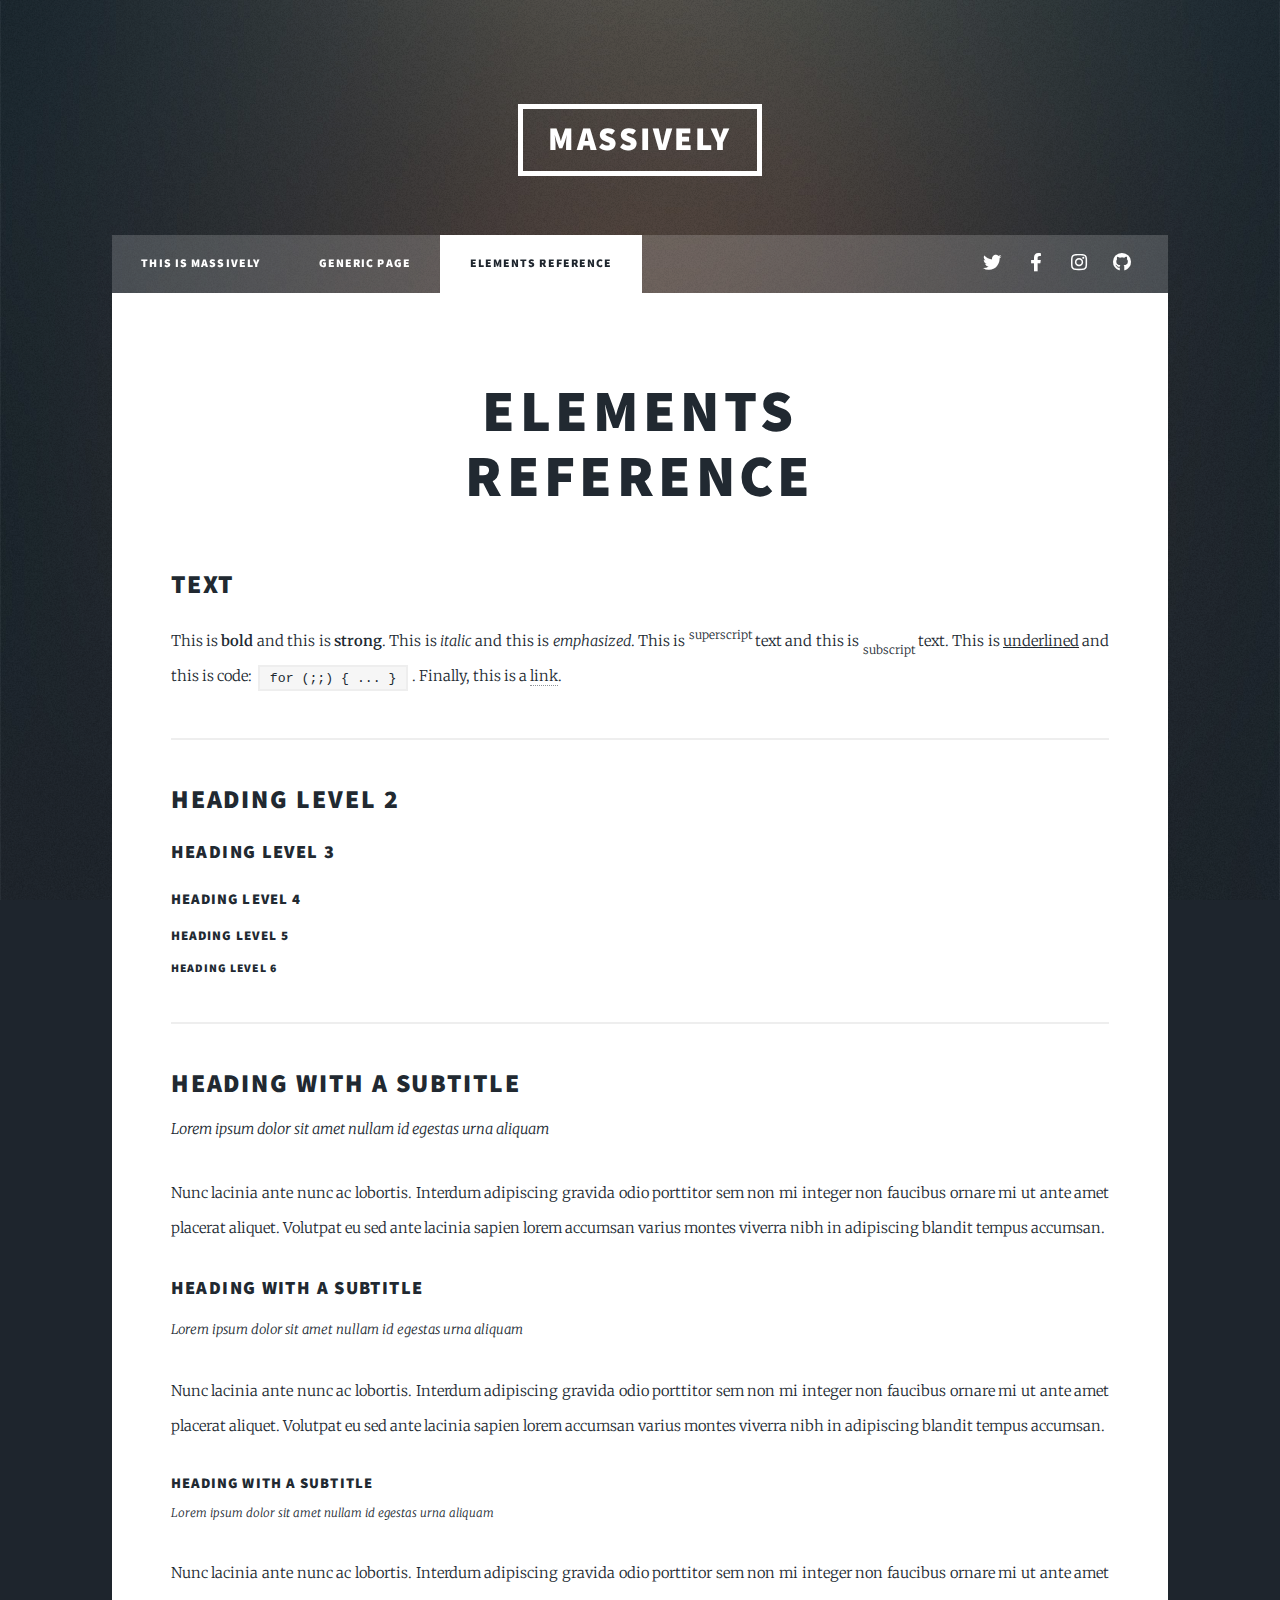
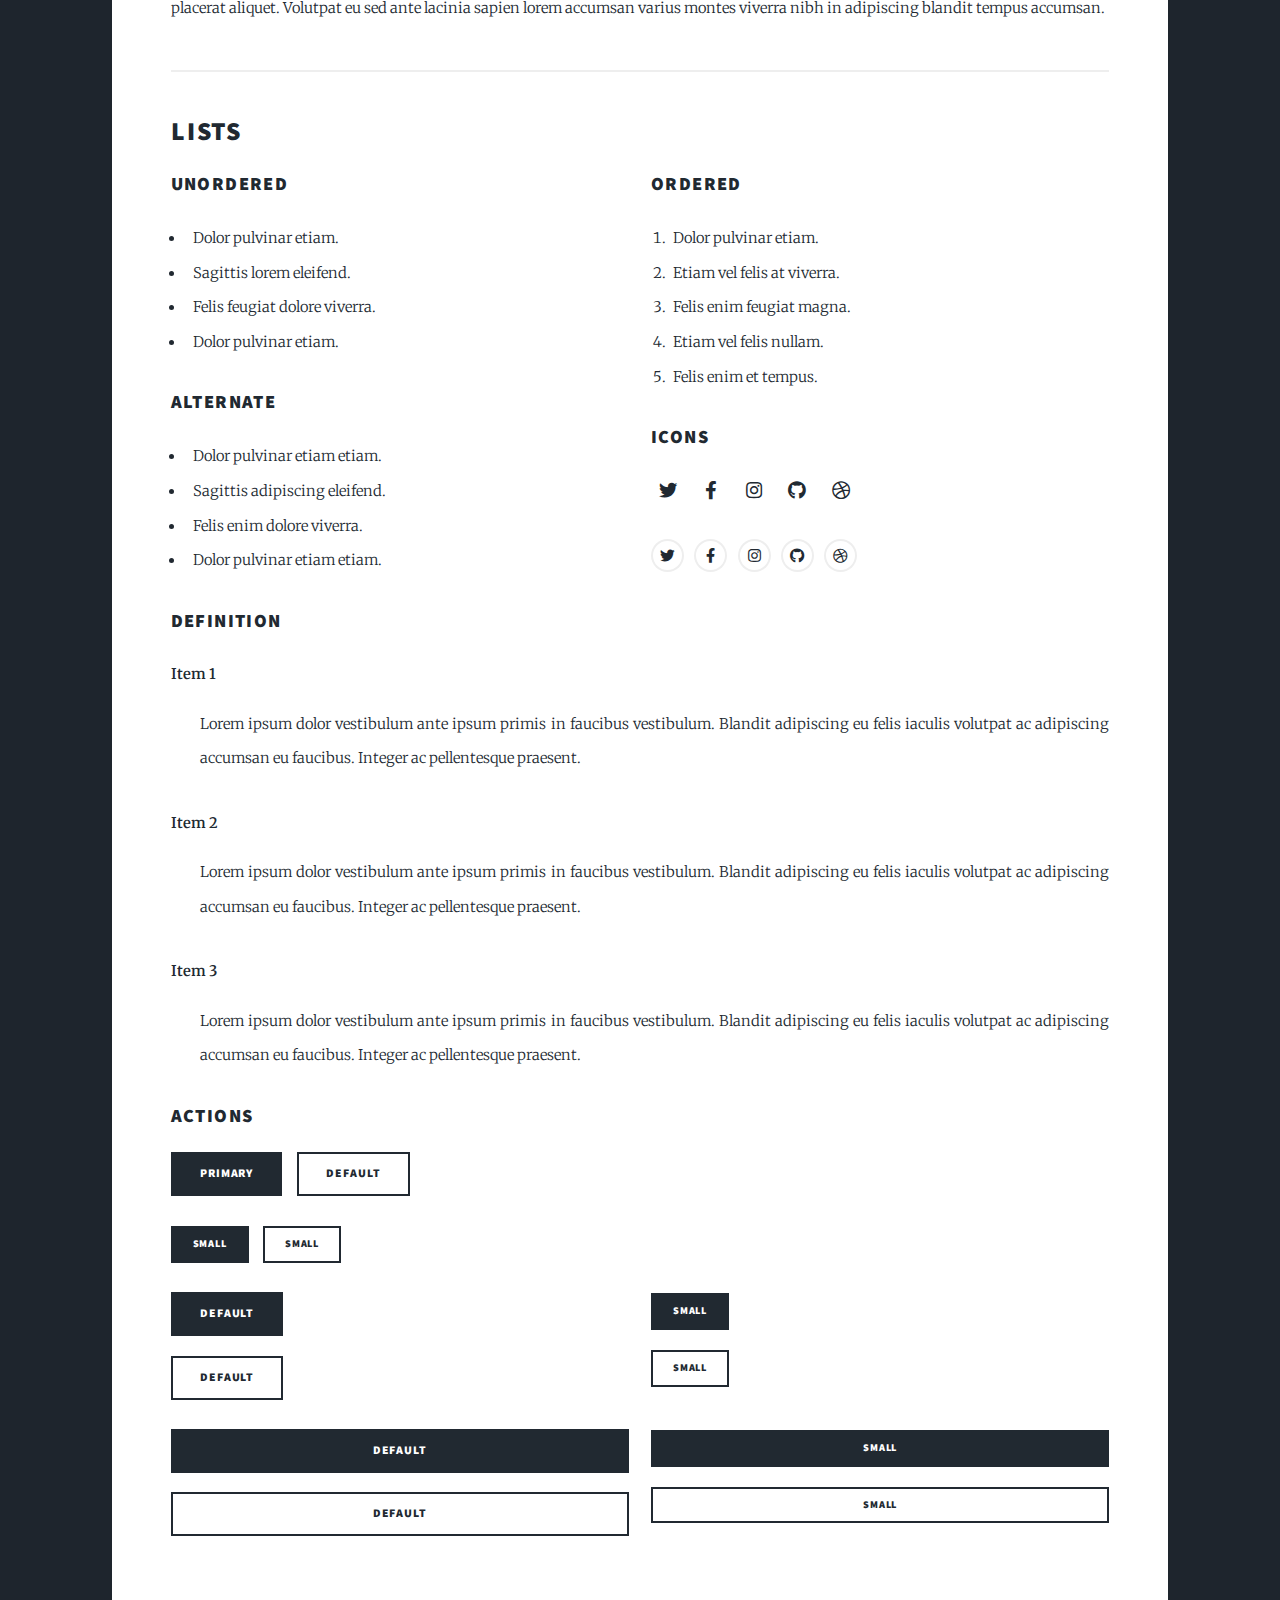
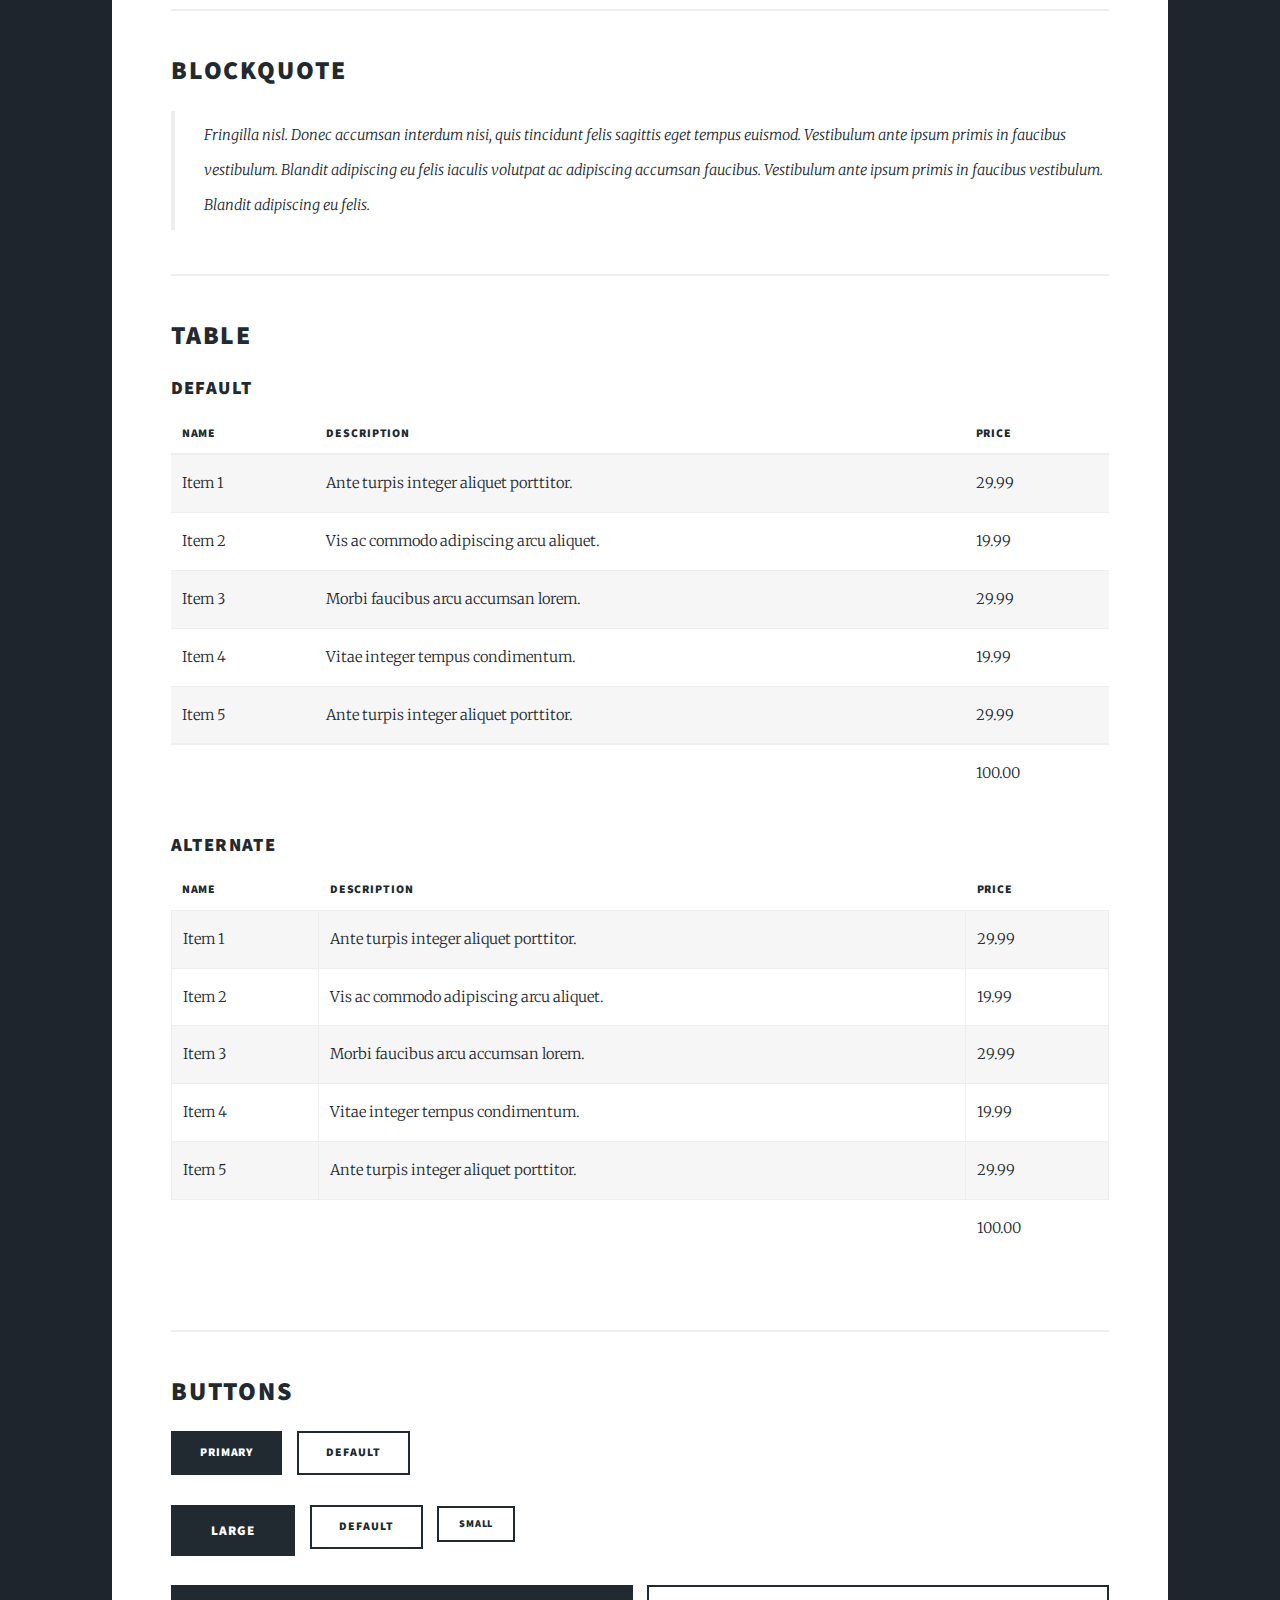
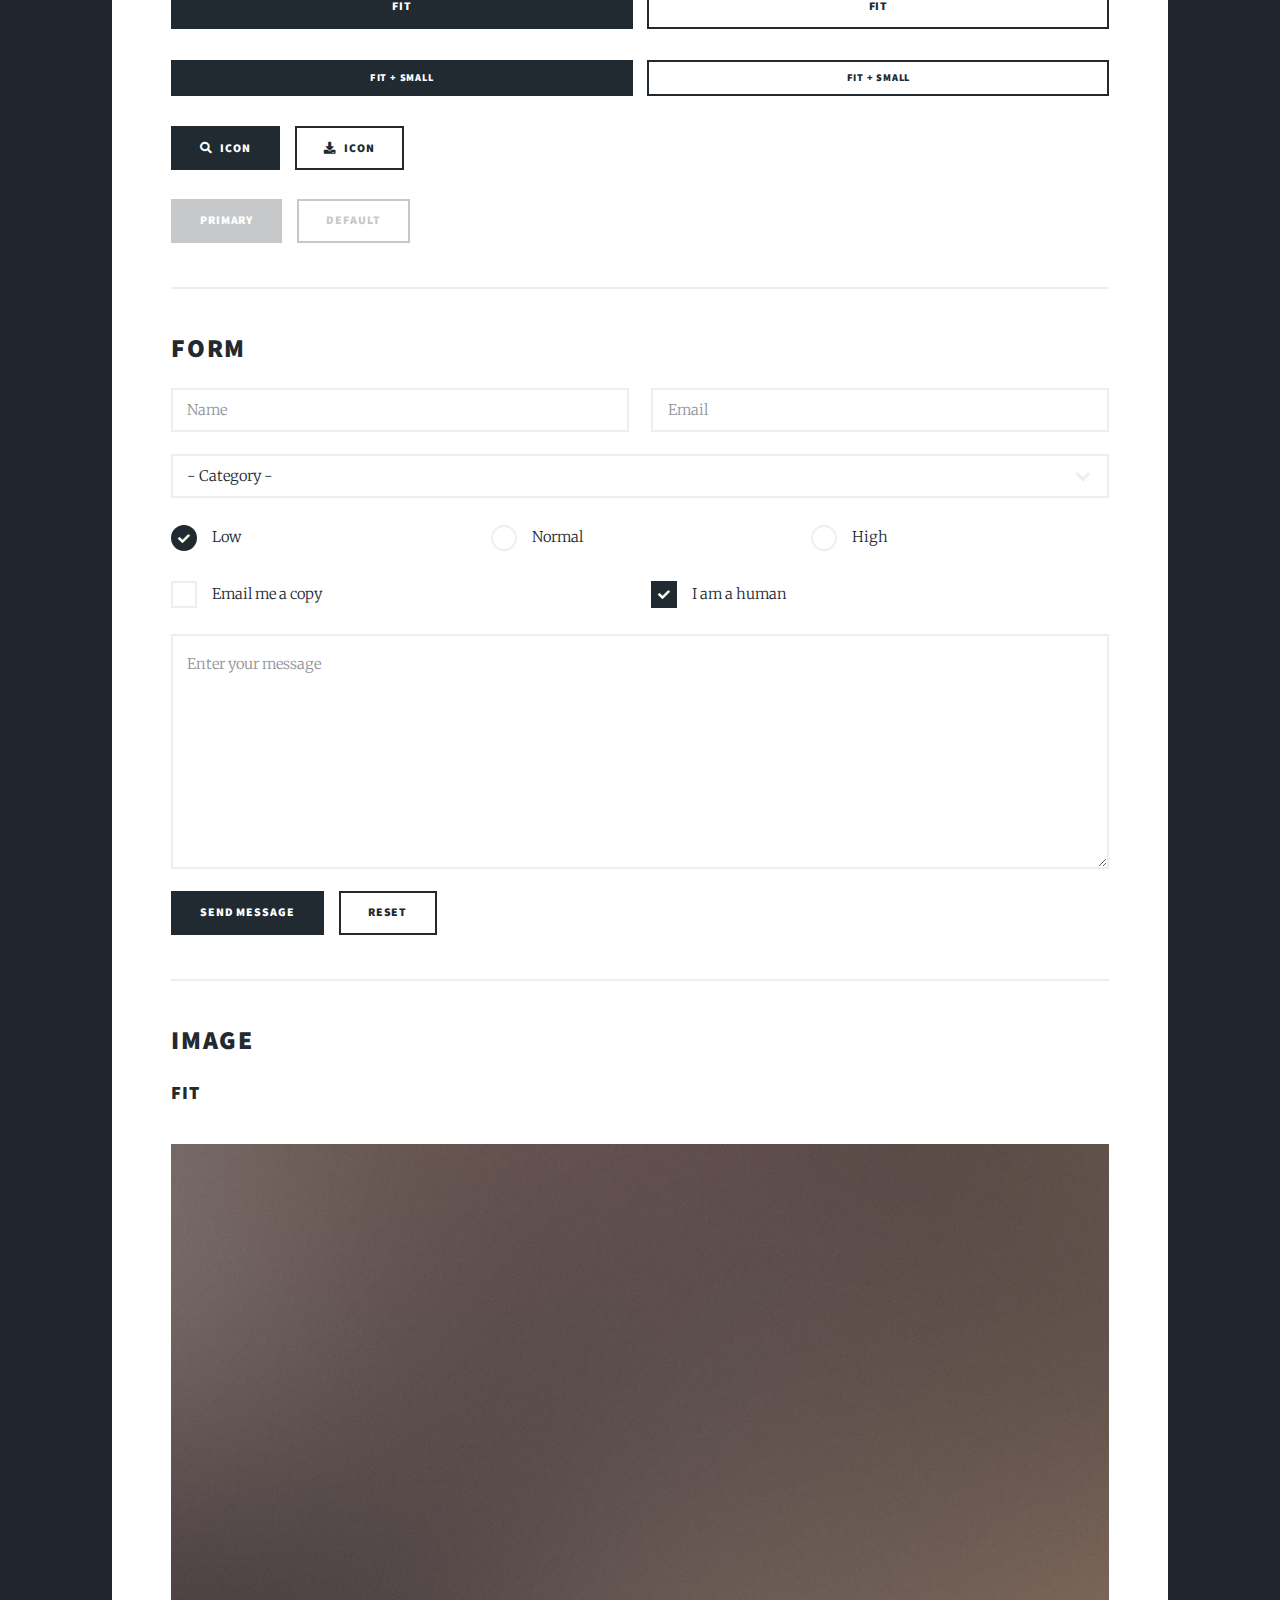
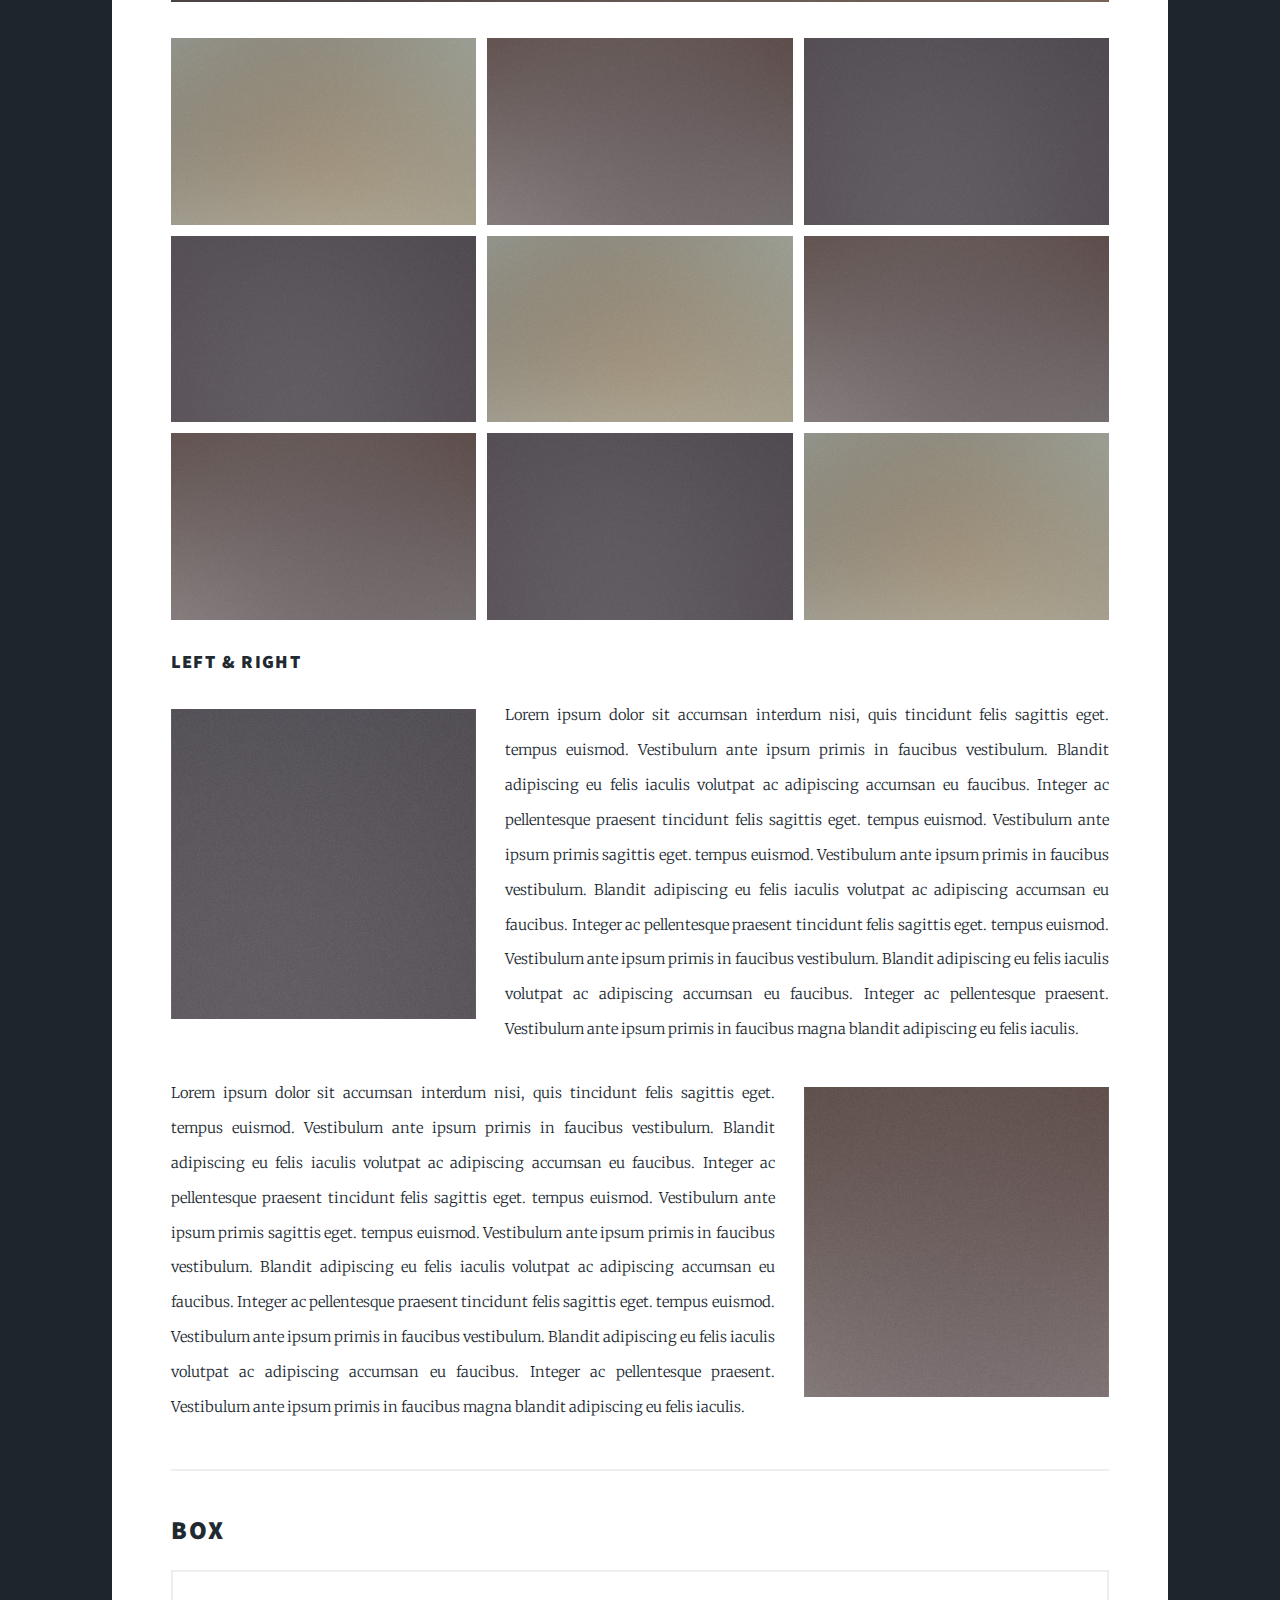
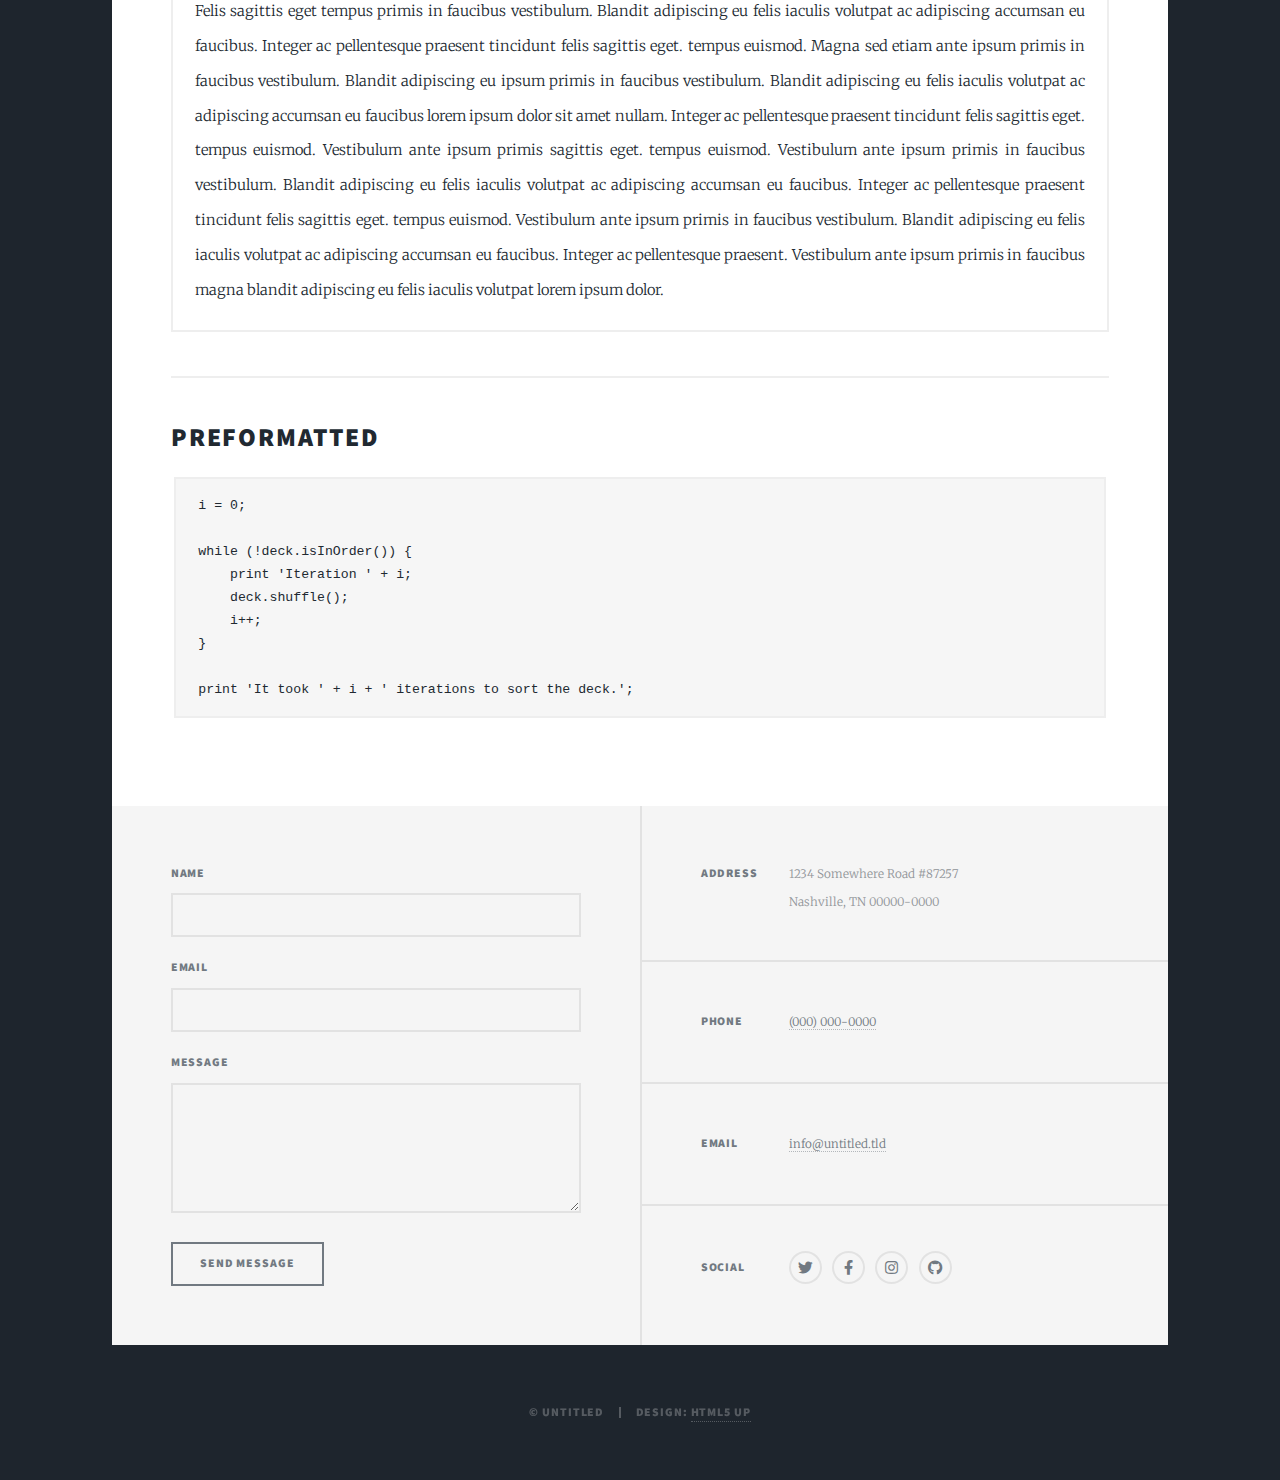
==== commit 1fcb5583: "Add files via upload" ====
--- a/elements.html
+++ b/elements.html
@@ -1,643 +1,420 @@
-<!DOCTYPE html>
+<!DOCTYPE HTML>
 <!--
 	Massively by HTML5 UP
 	html5up.net | @ajlkn
 	Free for personal and commercial use under the CCA 3.0 license (html5up.net/license)
 -->
 <html>
-  <head>
-    <title>Elements Reference - Massively by HTML5 UP</title>
-    <meta charset="utf-8" />
-    <meta
-      name="viewport"
-      content="width=device-width, initial-scale=1, user-scalable=no"
-    />
-    <link rel="stylesheet" href="assets/css/main.css" />
-    <noscript
-      ><link rel="stylesheet" href="assets/css/noscript.css"
-    /></noscript>
-  </head>
-  <body class="is-preload">
-    <!-- Wrapper -->
-    <div id="wrapper">
-      <!-- Header -->
-      <header id="header">
-        <a href="index.html" class="logo">Massively</a>
-      </header>
-
-      <!-- Nav -->
-      <nav id="nav">
-        <ul class="links">
-          <li><a href="index.html">This is Massively</a></li>
-          <li><a href="generic.html">Generic Page</a></li>
-          <li class="active"><a href="elements.html">Elements Reference</a></li>
-        </ul>
-        <ul class="icons">
-          <li>
-            <a href="#" class="icon brands fa-twitter"
-              ><span class="label">Twitter</span></a
-            >
-          </li>
-          <li>
-            <a href="#" class="icon brands fa-facebook-f"
-              ><span class="label">Facebook</span></a
-            >
-          </li>
-          <li>
-            <a href="#" class="icon brands fa-instagram"
-              ><span class="label">Instagram</span></a
-            >
-          </li>
-          <li>
-            <a href="#" class="icon brands fa-github"
-              ><span class="label">GitHub</span></a
-            >
-          </li>
-        </ul>
-      </nav>
-
-      <!-- Main -->
-      <div id="main">
-        <!-- Post -->
-        <section class="post">
-          <header class="major">
-            <h1>
-              Elements<br />
-              Reference
-            </h1>
-          </header>
-
-          <!-- Text stuff -->
-          <h2>Text</h2>
-          <p>
-            This is <b>bold</b> and this is <strong>strong</strong>. This is
-            <i>italic</i> and this is <em>emphasized</em>. This is
-            <sup>superscript</sup> text and this is <sub>subscript</sub> text.
-            This is <u>underlined</u> and this is code:
-            <code>for (;;) { ... }</code>. Finally, this is a
-            <a href="#">link</a>.
-          </p>
-          <hr />
-          <h2>Heading Level 2</h2>
-          <h3>Heading Level 3</h3>
-          <h4>Heading Level 4</h4>
-          <h5>Heading Level 5</h5>
-          <h6>Heading Level 6</h6>
-          <hr />
-          <header>
-            <h2>Heading with a Subtitle</h2>
-            <p>Lorem ipsum dolor sit amet nullam id egestas urna aliquam</p>
-          </header>
-          <p>
-            Nunc lacinia ante nunc ac lobortis. Interdum adipiscing gravida odio
-            porttitor sem non mi integer non faucibus ornare mi ut ante amet
-            placerat aliquet. Volutpat eu sed ante lacinia sapien lorem accumsan
-            varius montes viverra nibh in adipiscing blandit tempus accumsan.
-          </p>
-          <header>
-            <h3>Heading with a Subtitle</h3>
-            <p>Lorem ipsum dolor sit amet nullam id egestas urna aliquam</p>
-          </header>
-          <p>
-            Nunc lacinia ante nunc ac lobortis. Interdum adipiscing gravida odio
-            porttitor sem non mi integer non faucibus ornare mi ut ante amet
-            placerat aliquet. Volutpat eu sed ante lacinia sapien lorem accumsan
-            varius montes viverra nibh in adipiscing blandit tempus accumsan.
-          </p>
-          <header>
-            <h4>Heading with a Subtitle</h4>
-            <p>Lorem ipsum dolor sit amet nullam id egestas urna aliquam</p>
-          </header>
-          <p>
-            Nunc lacinia ante nunc ac lobortis. Interdum adipiscing gravida odio
-            porttitor sem non mi integer non faucibus ornare mi ut ante amet
-            placerat aliquet. Volutpat eu sed ante lacinia sapien lorem accumsan
-            varius montes viverra nibh in adipiscing blandit tempus accumsan.
-          </p>
-
-          <hr />
-
-          <!-- Lists -->
-          <h2>Lists</h2>
-          <div class="row">
-            <div class="col-6 col-12-small">
-              <h3>Unordered</h3>
-              <ul>
-                <li>Dolor pulvinar etiam.</li>
-                <li>Sagittis lorem eleifend.</li>
-                <li>Felis feugiat dolore viverra.</li>
-                <li>Dolor pulvinar etiam.</li>
-              </ul>
-
-              <h3>Alternate</h3>
-              <ul class="alt">
-                <li>Dolor pulvinar etiam etiam.</li>
-                <li>Sagittis adipiscing eleifend.</li>
-                <li>Felis enim dolore viverra.</li>
-                <li>Dolor pulvinar etiam etiam.</li>
-              </ul>
-            </div>
-            <div class="col-6 col-12-small">
-              <h3>Ordered</h3>
-              <ol>
-                <li>Dolor pulvinar etiam.</li>
-                <li>Etiam vel felis at viverra.</li>
-                <li>Felis enim feugiat magna.</li>
-                <li>Etiam vel felis nullam.</li>
-                <li>Felis enim et tempus.</li>
-              </ol>
-
-              <h3>Icons</h3>
-              <ul class="icons">
-                <li>
-                  <a href="#" class="icon brands fa-twitter"
-                    ><span class="label">Twitter</span></a
-                  >
-                </li>
-                <li>
-                  <a href="#" class="icon brands fa-facebook-f"
-                    ><span class="label">Facebook</span></a
-                  >
-                </li>
-                <li>
-                  <a href="#" class="icon brands fa-instagram"
-                    ><span class="label">Instagram</span></a
-                  >
-                </li>
-                <li>
-                  <a href="#" class="icon brands fa-github"
-                    ><span class="label">Github</span></a
-                  >
-                </li>
-                <li>
-                  <a href="#" class="icon brands fa-dribbble"
-                    ><span class="label">Dribbble</span></a
-                  >
-                </li>
-              </ul>
-              <ul class="icons alt">
-                <li>
-                  <a href="#" class="icon brands alt fa-twitter"
-                    ><span class="label">Twitter</span></a
-                  >
-                </li>
-                <li>
-                  <a href="#" class="icon brands alt fa-facebook-f"
-                    ><span class="label">Facebook</span></a
-                  >
-                </li>
-                <li>
-                  <a href="#" class="icon brands alt fa-instagram"
-                    ><span class="label">Instagram</span></a
-                  >
-                </li>
-                <li>
-                  <a href="#" class="icon brands alt fa-github"
-                    ><span class="label">Github</span></a
-                  >
-                </li>
-                <li>
-                  <a href="#" class="icon brands alt fa-dribbble"
-                    ><span class="label">Dribbble</span></a
-                  >
-                </li>
-              </ul>
-            </div>
-          </div>
-          <h3>Definition</h3>
-          <dl>
-            <dt>Item 1</dt>
-            <dd>
-              <p>
-                Lorem ipsum dolor vestibulum ante ipsum primis in faucibus
-                vestibulum. Blandit adipiscing eu felis iaculis volutpat ac
-                adipiscing accumsan eu faucibus. Integer ac pellentesque
-                praesent.
-              </p>
-            </dd>
-            <dt>Item 2</dt>
-            <dd>
-              <p>
-                Lorem ipsum dolor vestibulum ante ipsum primis in faucibus
-                vestibulum. Blandit adipiscing eu felis iaculis volutpat ac
-                adipiscing accumsan eu faucibus. Integer ac pellentesque
-                praesent.
-              </p>
-            </dd>
-            <dt>Item 3</dt>
-            <dd>
-              <p>
-                Lorem ipsum dolor vestibulum ante ipsum primis in faucibus
-                vestibulum. Blandit adipiscing eu felis iaculis volutpat ac
-                adipiscing accumsan eu faucibus. Integer ac pellentesque
-                praesent.
-              </p>
-            </dd>
-          </dl>
-
-          <h3>Actions</h3>
-          <ul class="actions">
-            <li><a href="#" class="button primary">Primary</a></li>
-            <li><a href="#" class="button">Default</a></li>
-          </ul>
-          <ul class="actions small">
-            <li><a href="#" class="button primary small">Small</a></li>
-            <li><a href="#" class="button small">Small</a></li>
-          </ul>
-          <div class="row">
-            <div class="col-6 col-12-small">
-              <ul class="actions stacked">
-                <li><a href="#" class="button primary">Default</a></li>
-                <li><a href="#" class="button">Default</a></li>
-              </ul>
-            </div>
-            <div class="col-6 col-12-small">
-              <ul class="actions stacked">
-                <li><a href="#" class="button primary small">Small</a></li>
-                <li><a href="#" class="button small">Small</a></li>
-              </ul>
-            </div>
-          </div>
-          <div class="row">
-            <div class="col-6 col-12-small">
-              <ul class="actions stacked">
-                <li><a href="#" class="button primary fit">Default</a></li>
-                <li><a href="#" class="button fit">Default</a></li>
-              </ul>
-            </div>
-            <div class="col-6 col-12-small">
-              <ul class="actions stacked">
-                <li><a href="#" class="button primary small fit">Small</a></li>
-                <li><a href="#" class="button small fit">Small</a></li>
-              </ul>
-            </div>
-          </div>
-
-          <hr />
-
-          <!-- Blockquote -->
-          <h2>Blockquote</h2>
-          <blockquote>
-            Fringilla nisl. Donec accumsan interdum nisi, quis tincidunt felis
-            sagittis eget tempus euismod. Vestibulum ante ipsum primis in
-            faucibus vestibulum. Blandit adipiscing eu felis iaculis volutpat ac
-            adipiscing accumsan faucibus. Vestibulum ante ipsum primis in
-            faucibus vestibulum. Blandit adipiscing eu felis.
-          </blockquote>
-
-          <hr />
-
-          <!-- Table -->
-          <h2>Table</h2>
-
-          <h3>Default</h3>
-          <div class="table-wrapper">
-            <table>
-              <thead>
-                <tr>
-                  <th>Name</th>
-                  <th>Description</th>
-                  <th>Price</th>
-                </tr>
-              </thead>
-              <tbody>
-                <tr>
-                  <td>Item 1</td>
-                  <td>Ante turpis integer aliquet porttitor.</td>
-                  <td>29.99</td>
-                </tr>
-                <tr>
-                  <td>Item 2</td>
-                  <td>Vis ac commodo adipiscing arcu aliquet.</td>
-                  <td>19.99</td>
-                </tr>
-                <tr>
-                  <td>Item 3</td>
-                  <td>Morbi faucibus arcu accumsan lorem.</td>
-                  <td>29.99</td>
-                </tr>
-                <tr>
-                  <td>Item 4</td>
-                  <td>Vitae integer tempus condimentum.</td>
-                  <td>19.99</td>
-                </tr>
-                <tr>
-                  <td>Item 5</td>
-                  <td>Ante turpis integer aliquet porttitor.</td>
-                  <td>29.99</td>
-                </tr>
-              </tbody>
-              <tfoot>
-                <tr>
-                  <td colspan="2"></td>
-                  <td>100.00</td>
-                </tr>
-              </tfoot>
-            </table>
-          </div>
-
-          <h3>Alternate</h3>
-          <div class="table-wrapper">
-            <table class="alt">
-              <thead>
-                <tr>
-                  <th>Name</th>
-                  <th>Description</th>
-                  <th>Price</th>
-                </tr>
-              </thead>
-              <tbody>
-                <tr>
-                  <td>Item 1</td>
-                  <td>Ante turpis integer aliquet porttitor.</td>
-                  <td>29.99</td>
-                </tr>
-                <tr>
-                  <td>Item 2</td>
-                  <td>Vis ac commodo adipiscing arcu aliquet.</td>
-                  <td>19.99</td>
-                </tr>
-                <tr>
-                  <td>Item 3</td>
-                  <td>Morbi faucibus arcu accumsan lorem.</td>
-                  <td>29.99</td>
-                </tr>
-                <tr>
-                  <td>Item 4</td>
-                  <td>Vitae integer tempus condimentum.</td>
-                  <td>19.99</td>
-                </tr>
-                <tr>
-                  <td>Item 5</td>
-                  <td>Ante turpis integer aliquet porttitor.</td>
-                  <td>29.99</td>
-                </tr>
-              </tbody>
-              <tfoot>
-                <tr>
-                  <td colspan="2"></td>
-                  <td>100.00</td>
-                </tr>
-              </tfoot>
-            </table>
-          </div>
-
-          <hr />
-
-          <!-- Buttons -->
-          <h2>Buttons</h2>
-          <ul class="actions">
-            <li><a href="#" class="button primary">Primary</a></li>
-            <li><a href="#" class="button">Default</a></li>
-          </ul>
-          <ul class="actions">
-            <li><a href="#" class="button primary large">Large</a></li>
-            <li><a href="#" class="button">Default</a></li>
-            <li><a href="#" class="button small">Small</a></li>
-          </ul>
-          <ul class="actions fit">
-            <li><a href="#" class="button primary fit">Fit</a></li>
-            <li><a href="#" class="button fit">Fit</a></li>
-          </ul>
-          <ul class="actions fit small">
-            <li>
-              <a href="#" class="button primary fit small">Fit + Small</a>
-            </li>
-            <li><a href="#" class="button fit small">Fit + Small</a></li>
-          </ul>
-          <ul class="actions">
-            <li>
-              <a href="#" class="button primary icon solid fa-search">Icon</a>
-            </li>
-            <li><a href="#" class="button icon solid fa-download">Icon</a></li>
-          </ul>
-          <ul class="actions">
-            <li><span class="button primary disabled">Primary</span></li>
-            <li><span class="button disabled">Default</span></li>
-          </ul>
-
-          <hr />
-
-          <!-- Form -->
-          <h2>Form</h2>
-
-          <form method="post" action="#">
-            <div class="row gtr-uniform">
-              <div class="col-6 col-12-xsmall">
-                <input
-                  type="text"
-                  name="demo-name"
-                  id="demo-name"
-                  value=""
-                  placeholder="Name"
-                />
-              </div>
-              <div class="col-6 col-12-xsmall">
-                <input
-                  type="email"
-                  name="demo-email"
-                  id="demo-email"
-                  value=""
-                  placeholder="Email"
-                />
-              </div>
-              <!-- Break -->
-              <div class="col-12">
-                <select name="demo-category" id="demo-category">
-                  <option value="">- Category -</option>
-                  <option value="1">Manufacturing</option>
-                  <option value="1">Shipping</option>
-                  <option value="1">Administration</option>
-                  <option value="1">Human Resources</option>
-                </select>
-              </div>
-              <!-- Break -->
-              <div class="col-4 col-12-small">
-                <input
-                  type="radio"
-                  id="demo-priority-low"
-                  name="demo-priority"
-                  checked
-                />
-                <label for="demo-priority-low">Low</label>
-              </div>
-              <div class="col-4 col-12-small">
-                <input
-                  type="radio"
-                  id="demo-priority-normal"
-                  name="demo-priority"
-                />
-                <label for="demo-priority-normal">Normal</label>
-              </div>
-              <div class="col-4 col-12-small">
-                <input
-                  type="radio"
-                  id="demo-priority-high"
-                  name="demo-priority"
-                />
-                <label for="demo-priority-high">High</label>
-              </div>
-              <!-- Break -->
-              <div class="col-6 col-12-small">
-                <input type="checkbox" id="demo-copy" name="demo-copy" />
-                <label for="demo-copy">Email me a copy</label>
-              </div>
-              <div class="col-6 col-12-small">
-                <input
-                  type="checkbox"
-                  id="demo-human"
-                  name="demo-human"
-                  checked
-                />
-                <label for="demo-human">I am a human</label>
-              </div>
-              <!-- Break -->
-              <div class="col-12">
-                <textarea
-                  name="demo-message"
-                  id="demo-message"
-                  placeholder="Enter your message"
-                  rows="6"
-                ></textarea>
-              </div>
-              <!-- Break -->
-              <div class="col-12">
-                <ul class="actions">
-                  <li>
-                    <input type="submit" value="Send Message" class="primary" />
-                  </li>
-                  <li><input type="reset" value="Reset" /></li>
-                </ul>
-              </div>
-            </div>
-          </form>
-
-          <hr />
-
-          <!-- Image -->
-          <h2>Image</h2>
-
-          <h3>Fit</h3>
-          <span class="image fit"><img src="images/pic01.jpg" alt="" /></span>
-          <div class="box alt">
-            <div class="row gtr-50 gtr-uniform">
-              <div class="col-4">
-                <span class="image fit"
-                  ><img src="images/pic02.jpg" alt=""
-                /></span>
-              </div>
-              <div class="col-4">
-                <span class="image fit"
-                  ><img src="images/pic03.jpg" alt=""
-                /></span>
-              </div>
-              <div class="col-4">
-                <span class="image fit"
-                  ><img src="images/pic04.jpg" alt=""
-                /></span>
-              </div>
-              <!-- Break -->
-              <div class="col-4">
-                <span class="image fit"
-                  ><img src="images/pic04.jpg" alt=""
-                /></span>
-              </div>
-              <div class="col-4">
-                <span class="image fit"
-                  ><img src="images/pic02.jpg" alt=""
-                /></span>
-              </div>
-              <div class="col-4">
-                <span class="image fit"
-                  ><img src="images/pic03.jpg" alt=""
-                /></span>
-              </div>
-              <!-- Break -->
-              <div class="col-4">
-                <span class="image fit"
-                  ><img src="images/pic03.jpg" alt=""
-                /></span>
-              </div>
-              <div class="col-4">
-                <span class="image fit"
-                  ><img src="images/pic04.jpg" alt=""
-                /></span>
-              </div>
-              <div class="col-4">
-                <span class="image fit"
-                  ><img src="images/pic02.jpg" alt=""
-                /></span>
-              </div>
-            </div>
-          </div>
-
-          <h3>Left &amp; Right</h3>
-          <p>
-            <span class="image left"><img src="images/pic08.jpg" alt="" /></span
-            >Lorem ipsum dolor sit accumsan interdum nisi, quis tincidunt felis
-            sagittis eget. tempus euismod. Vestibulum ante ipsum primis in
-            faucibus vestibulum. Blandit adipiscing eu felis iaculis volutpat ac
-            adipiscing accumsan eu faucibus. Integer ac pellentesque praesent
-            tincidunt felis sagittis eget. tempus euismod. Vestibulum ante ipsum
-            primis sagittis eget. tempus euismod. Vestibulum ante ipsum primis
-            in faucibus vestibulum. Blandit adipiscing eu felis iaculis volutpat
-            ac adipiscing accumsan eu faucibus. Integer ac pellentesque praesent
-            tincidunt felis sagittis eget. tempus euismod. Vestibulum ante ipsum
-            primis in faucibus vestibulum. Blandit adipiscing eu felis iaculis
-            volutpat ac adipiscing accumsan eu faucibus. Integer ac pellentesque
-            praesent. Vestibulum ante ipsum primis in faucibus magna blandit
-            adipiscing eu felis iaculis.
-          </p>
-          <p>
-            <span class="image right"
-              ><img src="images/pic09.jpg" alt="" /></span
-            >Lorem ipsum dolor sit accumsan interdum nisi, quis tincidunt felis
-            sagittis eget. tempus euismod. Vestibulum ante ipsum primis in
-            faucibus vestibulum. Blandit adipiscing eu felis iaculis volutpat ac
-            adipiscing accumsan eu faucibus. Integer ac pellentesque praesent
-            tincidunt felis sagittis eget. tempus euismod. Vestibulum ante ipsum
-            primis sagittis eget. tempus euismod. Vestibulum ante ipsum primis
-            in faucibus vestibulum. Blandit adipiscing eu felis iaculis volutpat
-            ac adipiscing accumsan eu faucibus. Integer ac pellentesque praesent
-            tincidunt felis sagittis eget. tempus euismod. Vestibulum ante ipsum
-            primis in faucibus vestibulum. Blandit adipiscing eu felis iaculis
-            volutpat ac adipiscing accumsan eu faucibus. Integer ac pellentesque
-            praesent. Vestibulum ante ipsum primis in faucibus magna blandit
-            adipiscing eu felis iaculis.
-          </p>
-
-          <hr />
-
-          <!-- Box -->
-          <h2>Box</h2>
-          <div class="box">
-            <p>
-              Felis sagittis eget tempus primis in faucibus vestibulum. Blandit
-              adipiscing eu felis iaculis volutpat ac adipiscing accumsan eu
-              faucibus. Integer ac pellentesque praesent tincidunt felis
-              sagittis eget. tempus euismod. Magna sed etiam ante ipsum primis
-              in faucibus vestibulum. Blandit adipiscing eu ipsum primis in
-              faucibus vestibulum. Blandit adipiscing eu felis iaculis volutpat
-              ac adipiscing accumsan eu faucibus lorem ipsum dolor sit amet
-              nullam. Integer ac pellentesque praesent tincidunt felis sagittis
-              eget. tempus euismod. Vestibulum ante ipsum primis sagittis eget.
-              tempus euismod. Vestibulum ante ipsum primis in faucibus
-              vestibulum. Blandit adipiscing eu felis iaculis volutpat ac
-              adipiscing accumsan eu faucibus. Integer ac pellentesque praesent
-              tincidunt felis sagittis eget. tempus euismod. Vestibulum ante
-              ipsum primis in faucibus vestibulum. Blandit adipiscing eu felis
-              iaculis volutpat ac adipiscing accumsan eu faucibus. Integer ac
-              pellentesque praesent. Vestibulum ante ipsum primis in faucibus
-              magna blandit adipiscing eu felis iaculis volutpat lorem ipsum
-              dolor.
-            </p>
-          </div>
-
-          <hr />
-
-          <!-- Preformatted Code -->
-          <h2>Preformatted</h2>
-          <pre><code>i = 0;
+	<head>
+		<title>Elements Reference - Massively by HTML5 UP</title>
+		<meta charset="utf-8" />
+		<meta name="viewport" content="width=device-width, initial-scale=1, user-scalable=no" />
+		<link rel="stylesheet" href="assets/css/main.css" />
+		<noscript><link rel="stylesheet" href="assets/css/noscript.css" /></noscript>
+	</head>
+	<body class="is-preload">
+
+		<!-- Wrapper -->
+			<div id="wrapper">
+
+				<!-- Header -->
+					<header id="header">
+						<a href="index.html" class="logo">Massively</a>
+					</header>
+
+				<!-- Nav -->
+					<nav id="nav">
+						<ul class="links">
+							<li><a href="index.html">This is Massively</a></li>
+							<li><a href="generic.html">Generic Page</a></li>
+							<li class="active"><a href="elements.html">Elements Reference</a></li>
+						</ul>
+						<ul class="icons">
+							<li><a href="#" class="icon brands fa-twitter"><span class="label">Twitter</span></a></li>
+							<li><a href="#" class="icon brands fa-facebook-f"><span class="label">Facebook</span></a></li>
+							<li><a href="#" class="icon brands fa-instagram"><span class="label">Instagram</span></a></li>
+							<li><a href="#" class="icon brands fa-github"><span class="label">GitHub</span></a></li>
+						</ul>
+					</nav>
+
+				<!-- Main -->
+					<div id="main">
+
+						<!-- Post -->
+							<section class="post">
+								<header class="major">
+									<h1>Elements<br />
+									Reference</h1>
+								</header>
+
+								<!-- Text stuff -->
+									<h2>Text</h2>
+									<p>This is <b>bold</b> and this is <strong>strong</strong>. This is <i>italic</i> and this is <em>emphasized</em>.
+									This is <sup>superscript</sup> text and this is <sub>subscript</sub> text.
+									This is <u>underlined</u> and this is code: <code>for (;;) { ... }</code>.
+									Finally, this is a <a href="#">link</a>.</p>
+									<hr />
+									<h2>Heading Level 2</h2>
+									<h3>Heading Level 3</h3>
+									<h4>Heading Level 4</h4>
+									<h5>Heading Level 5</h5>
+									<h6>Heading Level 6</h6>
+									<hr />
+									<header>
+										<h2>Heading with a Subtitle</h2>
+										<p>Lorem ipsum dolor sit amet nullam id egestas urna aliquam</p>
+									</header>
+									<p>Nunc lacinia ante nunc ac lobortis. Interdum adipiscing gravida odio porttitor sem non mi integer non faucibus ornare mi ut ante amet placerat aliquet. Volutpat eu sed ante lacinia sapien lorem accumsan varius montes viverra nibh in adipiscing blandit tempus accumsan.</p>
+									<header>
+										<h3>Heading with a Subtitle</h3>
+										<p>Lorem ipsum dolor sit amet nullam id egestas urna aliquam</p>
+									</header>
+									<p>Nunc lacinia ante nunc ac lobortis. Interdum adipiscing gravida odio porttitor sem non mi integer non faucibus ornare mi ut ante amet placerat aliquet. Volutpat eu sed ante lacinia sapien lorem accumsan varius montes viverra nibh in adipiscing blandit tempus accumsan.</p>
+									<header>
+										<h4>Heading with a Subtitle</h4>
+										<p>Lorem ipsum dolor sit amet nullam id egestas urna aliquam</p>
+									</header>
+									<p>Nunc lacinia ante nunc ac lobortis. Interdum adipiscing gravida odio porttitor sem non mi integer non faucibus ornare mi ut ante amet placerat aliquet. Volutpat eu sed ante lacinia sapien lorem accumsan varius montes viverra nibh in adipiscing blandit tempus accumsan.</p>
+
+									<hr />
+
+								<!-- Lists -->
+									<h2>Lists</h2>
+									<div class="row">
+										<div class="col-6 col-12-small">
+
+											<h3>Unordered</h3>
+											<ul>
+												<li>Dolor pulvinar etiam.</li>
+												<li>Sagittis lorem eleifend.</li>
+												<li>Felis feugiat dolore viverra.</li>
+												<li>Dolor pulvinar etiam.</li>
+											</ul>
+
+											<h3>Alternate</h3>
+											<ul class="alt">
+												<li>Dolor pulvinar etiam etiam.</li>
+												<li>Sagittis adipiscing eleifend.</li>
+												<li>Felis enim dolore viverra.</li>
+												<li>Dolor pulvinar etiam etiam.</li>
+											</ul>
+
+										</div>
+										<div class="col-6 col-12-small">
+
+											<h3>Ordered</h3>
+											<ol>
+												<li>Dolor pulvinar etiam.</li>
+												<li>Etiam vel felis at viverra.</li>
+												<li>Felis enim feugiat magna.</li>
+												<li>Etiam vel felis nullam.</li>
+												<li>Felis enim et tempus.</li>
+											</ol>
+
+											<h3>Icons</h3>
+											<ul class="icons">
+												<li><a href="#" class="icon brands fa-twitter"><span class="label">Twitter</span></a></li>
+												<li><a href="#" class="icon brands fa-facebook-f"><span class="label">Facebook</span></a></li>
+												<li><a href="#" class="icon brands fa-instagram"><span class="label">Instagram</span></a></li>
+												<li><a href="#" class="icon brands fa-github"><span class="label">Github</span></a></li>
+												<li><a href="#" class="icon brands fa-dribbble"><span class="label">Dribbble</span></a></li>
+											</ul>
+											<ul class="icons alt">
+												<li><a href="#" class="icon brands alt fa-twitter"><span class="label">Twitter</span></a></li>
+												<li><a href="#" class="icon brands alt fa-facebook-f"><span class="label">Facebook</span></a></li>
+												<li><a href="#" class="icon brands alt fa-instagram"><span class="label">Instagram</span></a></li>
+												<li><a href="#" class="icon brands alt fa-github"><span class="label">Github</span></a></li>
+												<li><a href="#" class="icon brands alt fa-dribbble"><span class="label">Dribbble</span></a></li>
+											</ul>
+
+										</div>
+									</div>
+									<h3>Definition</h3>
+									<dl>
+										<dt>Item 1</dt>
+										<dd>
+											<p>Lorem ipsum dolor vestibulum ante ipsum primis in faucibus vestibulum. Blandit adipiscing eu felis iaculis volutpat ac adipiscing accumsan eu faucibus. Integer ac pellentesque praesent.</p>
+										</dd>
+										<dt>Item 2</dt>
+										<dd>
+											<p>Lorem ipsum dolor vestibulum ante ipsum primis in faucibus vestibulum. Blandit adipiscing eu felis iaculis volutpat ac adipiscing accumsan eu faucibus. Integer ac pellentesque praesent.</p>
+										</dd>
+										<dt>Item 3</dt>
+										<dd>
+											<p>Lorem ipsum dolor vestibulum ante ipsum primis in faucibus vestibulum. Blandit adipiscing eu felis iaculis volutpat ac adipiscing accumsan eu faucibus. Integer ac pellentesque praesent.</p>
+										</dd>
+									</dl>
+
+									<h3>Actions</h3>
+									<ul class="actions">
+										<li><a href="#" class="button primary">Primary</a></li>
+										<li><a href="#" class="button">Default</a></li>
+									</ul>
+									<ul class="actions small">
+										<li><a href="#" class="button primary small">Small</a></li>
+										<li><a href="#" class="button small">Small</a></li>
+									</ul>
+									<div class="row">
+										<div class="col-6 col-12-small">
+											<ul class="actions stacked">
+												<li><a href="#" class="button primary">Default</a></li>
+												<li><a href="#" class="button">Default</a></li>
+											</ul>
+										</div>
+										<div class="col-6 col-12-small">
+											<ul class="actions stacked">
+												<li><a href="#" class="button primary small">Small</a></li>
+												<li><a href="#" class="button small">Small</a></li>
+											</ul>
+										</div>
+									</div>
+									<div class="row">
+										<div class="col-6 col-12-small">
+											<ul class="actions stacked">
+												<li><a href="#" class="button primary fit">Default</a></li>
+												<li><a href="#" class="button fit">Default</a></li>
+											</ul>
+										</div>
+										<div class="col-6 col-12-small">
+											<ul class="actions stacked">
+												<li><a href="#" class="button primary small fit">Small</a></li>
+												<li><a href="#" class="button small fit">Small</a></li>
+											</ul>
+										</div>
+									</div>
+
+									<hr />
+
+								<!-- Blockquote -->
+									<h2>Blockquote</h2>
+									<blockquote>Fringilla nisl. Donec accumsan interdum nisi, quis tincidunt felis sagittis eget tempus euismod. Vestibulum ante ipsum primis in faucibus vestibulum. Blandit adipiscing eu felis iaculis volutpat ac adipiscing accumsan faucibus. Vestibulum ante ipsum primis in faucibus vestibulum. Blandit adipiscing eu felis.</blockquote>
+
+									<hr />
+
+								<!-- Table -->
+									<h2>Table</h2>
+
+									<h3>Default</h3>
+									<div class="table-wrapper">
+										<table>
+											<thead>
+												<tr>
+													<th>Name</th>
+													<th>Description</th>
+													<th>Price</th>
+												</tr>
+											</thead>
+											<tbody>
+												<tr>
+													<td>Item 1</td>
+													<td>Ante turpis integer aliquet porttitor.</td>
+													<td>29.99</td>
+												</tr>
+												<tr>
+													<td>Item 2</td>
+													<td>Vis ac commodo adipiscing arcu aliquet.</td>
+													<td>19.99</td>
+												</tr>
+												<tr>
+													<td>Item 3</td>
+													<td> Morbi faucibus arcu accumsan lorem.</td>
+													<td>29.99</td>
+												</tr>
+												<tr>
+													<td>Item 4</td>
+													<td>Vitae integer tempus condimentum.</td>
+													<td>19.99</td>
+												</tr>
+												<tr>
+													<td>Item 5</td>
+													<td>Ante turpis integer aliquet porttitor.</td>
+													<td>29.99</td>
+												</tr>
+											</tbody>
+											<tfoot>
+												<tr>
+													<td colspan="2"></td>
+													<td>100.00</td>
+												</tr>
+											</tfoot>
+										</table>
+									</div>
+
+									<h3>Alternate</h3>
+									<div class="table-wrapper">
+										<table class="alt">
+											<thead>
+												<tr>
+													<th>Name</th>
+													<th>Description</th>
+													<th>Price</th>
+												</tr>
+											</thead>
+											<tbody>
+												<tr>
+													<td>Item 1</td>
+													<td>Ante turpis integer aliquet porttitor.</td>
+													<td>29.99</td>
+												</tr>
+												<tr>
+													<td>Item 2</td>
+													<td>Vis ac commodo adipiscing arcu aliquet.</td>
+													<td>19.99</td>
+												</tr>
+												<tr>
+													<td>Item 3</td>
+													<td> Morbi faucibus arcu accumsan lorem.</td>
+													<td>29.99</td>
+												</tr>
+												<tr>
+													<td>Item 4</td>
+													<td>Vitae integer tempus condimentum.</td>
+													<td>19.99</td>
+												</tr>
+												<tr>
+													<td>Item 5</td>
+													<td>Ante turpis integer aliquet porttitor.</td>
+													<td>29.99</td>
+												</tr>
+											</tbody>
+											<tfoot>
+												<tr>
+													<td colspan="2"></td>
+													<td>100.00</td>
+												</tr>
+											</tfoot>
+										</table>
+									</div>
+
+									<hr />
+
+								<!-- Buttons -->
+									<h2>Buttons</h2>
+									<ul class="actions">
+										<li><a href="#" class="button primary">Primary</a></li>
+										<li><a href="#" class="button">Default</a></li>
+									</ul>
+									<ul class="actions">
+										<li><a href="#" class="button primary large">Large</a></li>
+										<li><a href="#" class="button">Default</a></li>
+										<li><a href="#" class="button small">Small</a></li>
+									</ul>
+									<ul class="actions fit">
+										<li><a href="#" class="button primary fit">Fit</a></li>
+										<li><a href="#" class="button fit">Fit</a></li>
+									</ul>
+									<ul class="actions fit small">
+										<li><a href="#" class="button primary fit small">Fit + Small</a></li>
+										<li><a href="#" class="button fit small">Fit + Small</a></li>
+									</ul>
+									<ul class="actions">
+										<li><a href="#" class="button primary icon solid fa-search">Icon</a></li>
+										<li><a href="#" class="button icon solid fa-download">Icon</a></li>
+									</ul>
+									<ul class="actions">
+										<li><span class="button primary disabled">Primary</span></li>
+										<li><span class="button disabled">Default</span></li>
+									</ul>
+
+									<hr />
+
+								<!-- Form -->
+									<h2>Form</h2>
+
+									<form method="post" action="#">
+										<div class="row gtr-uniform">
+											<div class="col-6 col-12-xsmall">
+												<input type="text" name="demo-name" id="demo-name" value="" placeholder="Name" />
+											</div>
+											<div class="col-6 col-12-xsmall">
+												<input type="email" name="demo-email" id="demo-email" value="" placeholder="Email" />
+											</div>
+											<!-- Break -->
+											<div class="col-12">
+												<select name="demo-category" id="demo-category">
+													<option value="">- Category -</option>
+													<option value="1">Manufacturing</option>
+													<option value="1">Shipping</option>
+													<option value="1">Administration</option>
+													<option value="1">Human Resources</option>
+												</select>
+											</div>
+											<!-- Break -->
+											<div class="col-4 col-12-small">
+												<input type="radio" id="demo-priority-low" name="demo-priority" checked>
+												<label for="demo-priority-low">Low</label>
+											</div>
+											<div class="col-4 col-12-small">
+												<input type="radio" id="demo-priority-normal" name="demo-priority">
+												<label for="demo-priority-normal">Normal</label>
+											</div>
+											<div class="col-4 col-12-small">
+												<input type="radio" id="demo-priority-high" name="demo-priority">
+												<label for="demo-priority-high">High</label>
+											</div>
+											<!-- Break -->
+											<div class="col-6 col-12-small">
+												<input type="checkbox" id="demo-copy" name="demo-copy">
+												<label for="demo-copy">Email me a copy</label>
+											</div>
+											<div class="col-6 col-12-small">
+												<input type="checkbox" id="demo-human" name="demo-human" checked>
+												<label for="demo-human">I am a human</label>
+											</div>
+											<!-- Break -->
+											<div class="col-12">
+												<textarea name="demo-message" id="demo-message" placeholder="Enter your message" rows="6"></textarea>
+											</div>
+											<!-- Break -->
+											<div class="col-12">
+												<ul class="actions">
+													<li><input type="submit" value="Send Message" class="primary" /></li>
+													<li><input type="reset" value="Reset" /></li>
+												</ul>
+											</div>
+										</div>
+									</form>
+
+									<hr />
+
+								<!-- Image -->
+									<h2>Image</h2>
+
+									<h3>Fit</h3>
+									<span class="image fit"><img src="images/pic01.jpg" alt="" /></span>
+									<div class="box alt">
+										<div class="row gtr-50 gtr-uniform">
+											<div class="col-4"><span class="image fit"><img src="images/pic02.jpg" alt="" /></span></div>
+											<div class="col-4"><span class="image fit"><img src="images/pic03.jpg" alt="" /></span></div>
+											<div class="col-4"><span class="image fit"><img src="images/pic04.jpg" alt="" /></span></div>
+											<!-- Break -->
+											<div class="col-4"><span class="image fit"><img src="images/pic04.jpg" alt="" /></span></div>
+											<div class="col-4"><span class="image fit"><img src="images/pic02.jpg" alt="" /></span></div>
+											<div class="col-4"><span class="image fit"><img src="images/pic03.jpg" alt="" /></span></div>
+											<!-- Break -->
+											<div class="col-4"><span class="image fit"><img src="images/pic03.jpg" alt="" /></span></div>
+											<div class="col-4"><span class="image fit"><img src="images/pic04.jpg" alt="" /></span></div>
+											<div class="col-4"><span class="image fit"><img src="images/pic02.jpg" alt="" /></span></div>
+										</div>
+									</div>
+
+									<h3>Left &amp; Right</h3>
+									<p><span class="image left"><img src="images/pic08.jpg" alt="" /></span>Lorem ipsum dolor sit accumsan interdum nisi, quis tincidunt felis sagittis eget. tempus euismod. Vestibulum ante ipsum primis in faucibus vestibulum. Blandit adipiscing eu felis iaculis volutpat ac adipiscing accumsan eu faucibus. Integer ac pellentesque praesent tincidunt felis sagittis eget. tempus euismod. Vestibulum ante ipsum primis sagittis eget. tempus euismod. Vestibulum ante ipsum primis in faucibus vestibulum. Blandit adipiscing eu felis iaculis volutpat ac adipiscing accumsan eu faucibus. Integer ac pellentesque praesent tincidunt felis sagittis eget. tempus euismod. Vestibulum ante ipsum primis in faucibus vestibulum. Blandit adipiscing eu felis iaculis volutpat ac adipiscing accumsan eu faucibus. Integer ac pellentesque praesent. Vestibulum ante ipsum primis in faucibus magna blandit adipiscing eu felis iaculis.</p>
+									<p><span class="image right"><img src="images/pic09.jpg" alt="" /></span>Lorem ipsum dolor sit accumsan interdum nisi, quis tincidunt felis sagittis eget. tempus euismod. Vestibulum ante ipsum primis in faucibus vestibulum. Blandit adipiscing eu felis iaculis volutpat ac adipiscing accumsan eu faucibus. Integer ac pellentesque praesent tincidunt felis sagittis eget. tempus euismod. Vestibulum ante ipsum primis sagittis eget. tempus euismod. Vestibulum ante ipsum primis in faucibus vestibulum. Blandit adipiscing eu felis iaculis volutpat ac adipiscing accumsan eu faucibus. Integer ac pellentesque praesent tincidunt felis sagittis eget. tempus euismod. Vestibulum ante ipsum primis in faucibus vestibulum. Blandit adipiscing eu felis iaculis volutpat ac adipiscing accumsan eu faucibus. Integer ac pellentesque praesent. Vestibulum ante ipsum primis in faucibus magna blandit adipiscing eu felis iaculis.</p>
+
+									<hr />
+
+								<!-- Box -->
+									<h2>Box</h2>
+									<div class="box">
+										<p>Felis sagittis eget tempus primis in faucibus vestibulum. Blandit adipiscing eu felis iaculis volutpat ac adipiscing accumsan eu faucibus. Integer ac pellentesque praesent tincidunt felis sagittis eget. tempus euismod. Magna sed etiam ante ipsum primis in faucibus vestibulum. Blandit adipiscing eu ipsum primis in faucibus vestibulum. Blandit adipiscing eu felis iaculis volutpat ac adipiscing accumsan eu faucibus lorem ipsum dolor sit amet nullam. Integer ac pellentesque praesent tincidunt felis sagittis eget. tempus euismod. Vestibulum ante ipsum primis sagittis eget. tempus euismod. Vestibulum ante ipsum primis in faucibus vestibulum. Blandit adipiscing eu felis iaculis volutpat ac adipiscing accumsan eu faucibus. Integer ac pellentesque praesent tincidunt felis sagittis eget. tempus euismod. Vestibulum ante ipsum primis in faucibus vestibulum. Blandit adipiscing eu felis iaculis volutpat ac adipiscing accumsan eu faucibus. Integer ac pellentesque praesent. Vestibulum ante ipsum primis in faucibus magna blandit adipiscing eu felis iaculis volutpat lorem ipsum dolor.</p>
+									</div>
+
+									<hr />
+
+								<!-- Preformatted Code -->
+									<h2>Preformatted</h2>
+									<pre><code>i = 0;
 
 while (!deck.isInOrder()) {
     print 'Iteration ' + i;
@@ -647,92 +424,75 @@
 
 print 'It took ' + i + ' iterations to sort the deck.';
 </code></pre>
-        </section>
-      </div>
-
-      <!-- Footer -->
-      <footer id="footer">
-        <section>
-          <form method="post" action="#">
-            <div class="fields">
-              <div class="field">
-                <label for="name">Name</label>
-                <input type="text" name="name" id="name" />
-              </div>
-              <div class="field">
-                <label for="email">Email</label>
-                <input type="text" name="email" id="email" />
-              </div>
-              <div class="field">
-                <label for="message">Message</label>
-                <textarea name="message" id="message" rows="3"></textarea>
-              </div>
-            </div>
-            <ul class="actions">
-              <li><input type="submit" value="Send Message" /></li>
-            </ul>
-          </form>
-        </section>
-        <section class="split contact">
-          <section class="alt">
-            <h3>Address</h3>
-            <p>
-              1234 Somewhere Road #87257<br />
-              Nashville, TN 00000-0000
-            </p>
-          </section>
-          <section>
-            <h3>Phone</h3>
-            <p><a href="#">(000) 000-0000</a></p>
-          </section>
-          <section>
-            <h3>Email</h3>
-            <p><a href="#">info@untitled.tld</a></p>
-          </section>
-          <section>
-            <h3>Social</h3>
-            <ul class="icons alt">
-              <li>
-                <a href="#" class="icon brands alt fa-twitter"
-                  ><span class="label">Twitter</span></a
-                >
-              </li>
-              <li>
-                <a href="#" class="icon brands alt fa-facebook-f"
-                  ><span class="label">Facebook</span></a
-                >
-              </li>
-              <li>
-                <a href="#" class="icon brands alt fa-instagram"
-                  ><span class="label">Instagram</span></a
-                >
-              </li>
-              <li>
-                <a href="#" class="icon brands alt fa-github"
-                  ><span class="label">GitHub</span></a
-                >
-              </li>
-            </ul>
-          </section>
-        </section>
-      </footer>
-
-      <!-- Copyright -->
-      <div id="copyright">
-        <ul>
-          <li>&copy; Untitled</li>
-          <li>Design: <a href="https://html5up.net">HTML5 UP</a></li>
-        </ul>
-      </div>
-    </div>
-
-    <!-- Scripts -->
-    <script src="assets/js/jquery.min.js"></script>
-    <script src="assets/js/jquery.scrollex.min.js"></script>
-    <script src="assets/js/jquery.scrolly.min.js"></script>
-    <script src="assets/js/browser.min.js"></script>
-    <script src="assets/js/breakpoints.min.js"></script>
-    <script src="assets/js/util.js"></script>
-    <script src="assets/js/main.js"></script>
-  </body>
-</html>
+
+							</section>
+
+					</div>
+
+				<!-- Footer -->
+					<footer id="footer">
+						<section>
+							<form method="post" action="#">
+								<div class="fields">
+									<div class="field">
+										<label for="name">Name</label>
+										<input type="text" name="name" id="name" />
+									</div>
+									<div class="field">
+										<label for="email">Email</label>
+										<input type="text" name="email" id="email" />
+									</div>
+									<div class="field">
+										<label for="message">Message</label>
+										<textarea name="message" id="message" rows="3"></textarea>
+									</div>
+								</div>
+								<ul class="actions">
+									<li><input type="submit" value="Send Message" /></li>
+								</ul>
+							</form>
+						</section>
+						<section class="split contact">
+							<section class="alt">
+								<h3>Address</h3>
+								<p>1234 Somewhere Road #87257<br />
+								Nashville, TN 00000-0000</p>
+							</section>
+							<section>
+								<h3>Phone</h3>
+								<p><a href="#">(000) 000-0000</a></p>
+							</section>
+							<section>
+								<h3>Email</h3>
+								<p><a href="#">info@untitled.tld</a></p>
+							</section>
+							<section>
+								<h3>Social</h3>
+								<ul class="icons alt">
+									<li><a href="#" class="icon brands alt fa-twitter"><span class="label">Twitter</span></a></li>
+									<li><a href="#" class="icon brands alt fa-facebook-f"><span class="label">Facebook</span></a></li>
+									<li><a href="#" class="icon brands alt fa-instagram"><span class="label">Instagram</span></a></li>
+									<li><a href="#" class="icon brands alt fa-github"><span class="label">GitHub</span></a></li>
+								</ul>
+							</section>
+						</section>
+					</footer>
+
+				<!-- Copyright -->
+					<div id="copyright">
+						<ul><li>&copy; Untitled</li><li>Design: <a href="https://html5up.net">HTML5 UP</a></li></ul>
+					</div>
+
+			</div>
+
+		<!-- Scripts -->
+			<script src="assets/js/jquery.min.js"></script>
+			<script src="assets/js/jquery.scrollex.min.js"></script>
+			<script src="assets/js/jquery.scrolly.min.js"></script>
+			<script src="assets/js/browser.min.js"></script>
+			<script src="assets/js/breakpoints.min.js"></script>
+			<script src="assets/js/util.js"></script>
+			<script src="assets/js/main.js"></script>
+
+	</body>
+</html>--- a/assets/css/main.css
+++ b/assets/css/main.css
@@ -0,0 +1,4808 @@
+@import url(fontawesome-all.min.css);
+@import url("https://fonts.googleapis.com/css?family=Merriweather:300,700,300italic,700italic|Source+Sans+Pro:900");
+
+/*
+	Massively by HTML5 UP
+	html5up.net | @ajlkn
+	Free for personal and commercial use under the CCA 3.0 license (html5up.net/license)
+*/
+
+html,
+body,
+div,
+span,
+applet,
+object,
+iframe,
+h1,
+h2,
+h3,
+h4,
+h5,
+h6,
+p,
+blockquote,
+pre,
+a,
+abbr,
+acronym,
+address,
+big,
+cite,
+code,
+del,
+dfn,
+em,
+img,
+ins,
+kbd,
+q,
+s,
+samp,
+small,
+strike,
+strong,
+sub,
+sup,
+tt,
+var,
+b,
+u,
+i,
+center,
+dl,
+dt,
+dd,
+ol,
+ul,
+li,
+fieldset,
+form,
+label,
+legend,
+table,
+caption,
+tbody,
+tfoot,
+thead,
+tr,
+th,
+td,
+article,
+aside,
+canvas,
+details,
+embed,
+figure,
+figcaption,
+footer,
+header,
+hgroup,
+menu,
+nav,
+output,
+ruby,
+section,
+summary,
+time,
+mark,
+audio,
+video {
+  margin: 0;
+  padding: 0;
+  border: 0;
+  font-size: 100%;
+  font: inherit;
+  vertical-align: baseline;
+}
+
+article,
+aside,
+details,
+figcaption,
+figure,
+footer,
+header,
+hgroup,
+menu,
+nav,
+section {
+  display: block;
+}
+
+body {
+  line-height: 1;
+}
+
+ol,
+ul {
+  list-style: none;
+}
+
+blockquote,
+q {
+  quotes: none;
+}
+
+blockquote:before,
+blockquote:after,
+q:before,
+q:after {
+  content: "";
+  content: none;
+}
+
+table {
+  border-collapse: collapse;
+  border-spacing: 0;
+}
+
+body {
+  -webkit-text-size-adjust: none;
+}
+
+mark {
+  background-color: transparent;
+  color: inherit;
+}
+
+input::-moz-focus-inner {
+  border: 0;
+  padding: 0;
+}
+
+input,
+select,
+textarea {
+  -moz-appearance: none;
+  -webkit-appearance: none;
+  -ms-appearance: none;
+  appearance: none;
+}
+
+/* Basic */
+
+@-ms-viewport {
+  width: device-width;
+}
+
+body {
+  -ms-overflow-style: scrollbar;
+}
+
+@media screen and (max-width: 480px) {
+  html,
+  body {
+    min-width: 320px;
+  }
+}
+
+html {
+  box-sizing: border-box;
+}
+
+*,
+*:before,
+*:after {
+  box-sizing: inherit;
+}
+
+body {
+  background-color: #1e252d;
+}
+
+body.is-preload *,
+body.is-preload *:before,
+body.is-preload *:after {
+  -moz-animation: none !important;
+  -webkit-animation: none !important;
+  -ms-animation: none !important;
+  animation: none !important;
+  -moz-transition: none !important;
+  -webkit-transition: none !important;
+  -ms-transition: none !important;
+  transition: none !important;
+}
+
+/* Type */
+
+html {
+  font-size: 16pt;
+}
+
+@media screen and (max-width: 1680px) {
+  html {
+    font-size: 12pt;
+  }
+}
+
+@media screen and (max-width: 1280px) {
+  html {
+    font-size: 11pt;
+  }
+}
+
+@media screen and (max-width: 360px) {
+  html {
+    font-size: 10pt;
+  }
+}
+
+body {
+  color: #212931;
+}
+
+body,
+input,
+select,
+textarea {
+  font-family: "Merriweather", Georgia, serif;
+  font-weight: 300;
+  font-size: 1rem;
+  line-height: 2.375;
+}
+
+a {
+  -moz-transition: color 0.2s ease-in-out, background-color 0.2s ease-in-out,
+    border-color 0.2s ease-in-out, box-shadow 0.2s ease-in-out;
+  -webkit-transition: color 0.2s ease-in-out, background-color 0.2s ease-in-out,
+    border-color 0.2s ease-in-out, box-shadow 0.2s ease-in-out;
+  -ms-transition: color 0.2s ease-in-out, background-color 0.2s ease-in-out,
+    border-color 0.2s ease-in-out, box-shadow 0.2s ease-in-out;
+  transition: color 0.2s ease-in-out, background-color 0.2s ease-in-out,
+    border-color 0.2s ease-in-out, box-shadow 0.2s ease-in-out;
+  border-bottom: dotted 1px;
+  text-decoration: none;
+}
+
+a:hover {
+  border-bottom-color: transparent;
+}
+
+strong,
+b {
+  font-weight: 600;
+}
+
+em,
+i {
+  font-style: italic;
+}
+
+p {
+  text-align: justify;
+  margin: 0 0 2rem 0;
+}
+
+h1,
+h2,
+h3,
+h4,
+h5,
+h6 {
+  font-family: "Source Sans Pro", Helvetica, sans-serif;
+  font-weight: 900;
+  line-height: 1.5;
+  letter-spacing: 0.075em;
+  text-transform: uppercase;
+  margin: 0 0 1rem 0;
+}
+
+h1 a,
+h2 a,
+h3 a,
+h4 a,
+h5 a,
+h6 a {
+  border-bottom: 0;
+  color: inherit;
+  text-decoration: none;
+}
+
+h1 {
+  font-size: 4rem;
+  line-height: 1.1;
+  margin: 0 0 2rem 0;
+}
+
+h2 {
+  font-size: 1.75rem;
+  line-height: 1.3;
+  margin: 0 0 1.5rem 0;
+}
+
+h3 {
+  font-size: 1.25rem;
+  margin: 0 0 1.5rem 0;
+}
+
+h4 {
+  font-size: 1rem;
+}
+
+h5 {
+  font-size: 0.9rem;
+}
+
+h6 {
+  font-size: 0.8rem;
+}
+
+sub {
+  font-size: 0.8rem;
+  position: relative;
+  top: 0.5rem;
+}
+
+sup {
+  font-size: 0.8rem;
+  position: relative;
+  top: -0.5rem;
+}
+
+blockquote {
+  border-left: solid 4px;
+  font-style: italic;
+  margin: 0 0 2rem 0;
+  padding: 0.5rem 0 0.5rem 2rem;
+}
+
+code {
+  border: solid 2px;
+  font-family: "Courier New", monospace;
+  font-size: 0.9rem;
+  margin: 0 0.25rem;
+  padding: 0.25rem 0.65rem;
+}
+
+pre {
+  -webkit-overflow-scrolling: touch;
+  font-family: "Courier New", monospace;
+  font-size: 0.9rem;
+  margin: 0 0 2rem 0;
+}
+
+pre code {
+  display: block;
+  line-height: 1.75;
+  padding: 1rem 1.5rem;
+  overflow-x: auto;
+}
+
+hr {
+  border: 0;
+  border-bottom: solid 2px;
+  margin: 3rem 0;
+}
+
+hr.major {
+  margin: 5rem 0;
+}
+
+.align-left {
+  text-align: left;
+}
+
+.align-center {
+  text-align: center;
+}
+
+.align-right {
+  text-align: right;
+}
+
+input,
+select,
+textarea {
+  color: #212931;
+}
+
+a {
+  color: #212931;
+  border-bottom-color: rgba(33, 41, 49, 0.5);
+}
+
+a:hover {
+  border-bottom-color: transparent;
+  color: #18bfef !important;
+}
+
+strong,
+b {
+  color: #212931;
+}
+
+h1,
+h2,
+h3,
+h4,
+h5,
+h6 {
+  color: #212931;
+}
+
+blockquote {
+  border-left-color: #eeeeee;
+}
+
+code {
+  background: rgba(220, 220, 220, 0.25);
+  border-color: #eeeeee;
+}
+
+hr {
+  border-bottom-color: #eeeeee;
+}
+
+/* Row */
+
+.row {
+  display: flex;
+  flex-wrap: wrap;
+  box-sizing: border-box;
+  align-items: stretch;
+}
+
+.row > * {
+  box-sizing: border-box;
+}
+
+.row.gtr-uniform > * > :last-child {
+  margin-bottom: 0;
+}
+
+.row.aln-left {
+  justify-content: flex-start;
+}
+
+.row.aln-center {
+  justify-content: center;
+}
+
+.row.aln-right {
+  justify-content: flex-end;
+}
+
+.row.aln-top {
+  align-items: flex-start;
+}
+
+.row.aln-middle {
+  align-items: center;
+}
+
+.row.aln-bottom {
+  align-items: flex-end;
+}
+
+.row > .imp {
+  order: -1;
+}
+
+.row > .col-1 {
+  width: 8.33333%;
+}
+
+.row > .off-1 {
+  margin-left: 8.33333%;
+}
+
+.row > .col-2 {
+  width: 16.66667%;
+}
+
+.row > .off-2 {
+  margin-left: 16.66667%;
+}
+
+.row > .col-3 {
+  width: 25%;
+}
+
+.row > .off-3 {
+  margin-left: 25%;
+}
+
+.row > .col-4 {
+  width: 33.33333%;
+}
+
+.row > .off-4 {
+  margin-left: 33.33333%;
+}
+
+.row > .col-5 {
+  width: 41.66667%;
+}
+
+.row > .off-5 {
+  margin-left: 41.66667%;
+}
+
+.row > .col-6 {
+  width: 50%;
+}
+
+.row > .off-6 {
+  margin-left: 50%;
+}
+
+.row > .col-7 {
+  width: 58.33333%;
+}
+
+.row > .off-7 {
+  margin-left: 58.33333%;
+}
+
+.row > .col-8 {
+  width: 66.66667%;
+}
+
+.row > .off-8 {
+  margin-left: 66.66667%;
+}
+
+.row > .col-9 {
+  width: 75%;
+}
+
+.row > .off-9 {
+  margin-left: 75%;
+}
+
+.row > .col-10 {
+  width: 83.33333%;
+}
+
+.row > .off-10 {
+  margin-left: 83.33333%;
+}
+
+.row > .col-11 {
+  width: 91.66667%;
+}
+
+.row > .off-11 {
+  margin-left: 91.66667%;
+}
+
+.row > .col-12 {
+  width: 100%;
+}
+
+.row > .off-12 {
+  margin-left: 100%;
+}
+
+.row.gtr-0 {
+  margin-top: 0;
+  margin-left: 0rem;
+}
+
+.row.gtr-0 > * {
+  padding: 0 0 0 0rem;
+}
+
+.row.gtr-0.gtr-uniform {
+  margin-top: 0rem;
+}
+
+.row.gtr-0.gtr-uniform > * {
+  padding-top: 0rem;
+}
+
+.row.gtr-25 {
+  margin-top: 0;
+  margin-left: -0.375rem;
+}
+
+.row.gtr-25 > * {
+  padding: 0 0 0 0.375rem;
+}
+
+.row.gtr-25.gtr-uniform {
+  margin-top: -0.375rem;
+}
+
+.row.gtr-25.gtr-uniform > * {
+  padding-top: 0.375rem;
+}
+
+.row.gtr-50 {
+  margin-top: 0;
+  margin-left: -0.75rem;
+}
+
+.row.gtr-50 > * {
+  padding: 0 0 0 0.75rem;
+}
+
+.row.gtr-50.gtr-uniform {
+  margin-top: -0.75rem;
+}
+
+.row.gtr-50.gtr-uniform > * {
+  padding-top: 0.75rem;
+}
+
+.row {
+  margin-top: 0;
+  margin-left: -1.5rem;
+}
+
+.row > * {
+  padding: 0 0 0 1.5rem;
+}
+
+.row.gtr-uniform {
+  margin-top: -1.5rem;
+}
+
+.row.gtr-uniform > * {
+  padding-top: 1.5rem;
+}
+
+.row.gtr-150 {
+  margin-top: 0;
+  margin-left: -2.25rem;
+}
+
+.row.gtr-150 > * {
+  padding: 0 0 0 2.25rem;
+}
+
+.row.gtr-150.gtr-uniform {
+  margin-top: -2.25rem;
+}
+
+.row.gtr-150.gtr-uniform > * {
+  padding-top: 2.25rem;
+}
+
+.row.gtr-200 {
+  margin-top: 0;
+  margin-left: -3rem;
+}
+
+.row.gtr-200 > * {
+  padding: 0 0 0 3rem;
+}
+
+.row.gtr-200.gtr-uniform {
+  margin-top: -3rem;
+}
+
+.row.gtr-200.gtr-uniform > * {
+  padding-top: 3rem;
+}
+
+@media screen and (max-width: 1680px) {
+  .row {
+    display: flex;
+    flex-wrap: wrap;
+    box-sizing: border-box;
+    align-items: stretch;
+  }
+
+  .row > * {
+    box-sizing: border-box;
+  }
+
+  .row.gtr-uniform > * > :last-child {
+    margin-bottom: 0;
+  }
+
+  .row.aln-left {
+    justify-content: flex-start;
+  }
+
+  .row.aln-center {
+    justify-content: center;
+  }
+
+  .row.aln-right {
+    justify-content: flex-end;
+  }
+
+  .row.aln-top {
+    align-items: flex-start;
+  }
+
+  .row.aln-middle {
+    align-items: center;
+  }
+
+  .row.aln-bottom {
+    align-items: flex-end;
+  }
+
+  .row > .imp-xlarge {
+    order: -1;
+  }
+
+  .row > .col-1-xlarge {
+    width: 8.33333%;
+  }
+
+  .row > .off-1-xlarge {
+    margin-left: 8.33333%;
+  }
+
+  .row > .col-2-xlarge {
+    width: 16.66667%;
+  }
+
+  .row > .off-2-xlarge {
+    margin-left: 16.66667%;
+  }
+
+  .row > .col-3-xlarge {
+    width: 25%;
+  }
+
+  .row > .off-3-xlarge {
+    margin-left: 25%;
+  }
+
+  .row > .col-4-xlarge {
+    width: 33.33333%;
+  }
+
+  .row > .off-4-xlarge {
+    margin-left: 33.33333%;
+  }
+
+  .row > .col-5-xlarge {
+    width: 41.66667%;
+  }
+
+  .row > .off-5-xlarge {
+    margin-left: 41.66667%;
+  }
+
+  .row > .col-6-xlarge {
+    width: 50%;
+  }
+
+  .row > .off-6-xlarge {
+    margin-left: 50%;
+  }
+
+  .row > .col-7-xlarge {
+    width: 58.33333%;
+  }
+
+  .row > .off-7-xlarge {
+    margin-left: 58.33333%;
+  }
+
+  .row > .col-8-xlarge {
+    width: 66.66667%;
+  }
+
+  .row > .off-8-xlarge {
+    margin-left: 66.66667%;
+  }
+
+  .row > .col-9-xlarge {
+    width: 75%;
+  }
+
+  .row > .off-9-xlarge {
+    margin-left: 75%;
+  }
+
+  .row > .col-10-xlarge {
+    width: 83.33333%;
+  }
+
+  .row > .off-10-xlarge {
+    margin-left: 83.33333%;
+  }
+
+  .row > .col-11-xlarge {
+    width: 91.66667%;
+  }
+
+  .row > .off-11-xlarge {
+    margin-left: 91.66667%;
+  }
+
+  .row > .col-12-xlarge {
+    width: 100%;
+  }
+
+  .row > .off-12-xlarge {
+    margin-left: 100%;
+  }
+
+  .row.gtr-0 {
+    margin-top: 0;
+    margin-left: 0rem;
+  }
+
+  .row.gtr-0 > * {
+    padding: 0 0 0 0rem;
+  }
+
+  .row.gtr-0.gtr-uniform {
+    margin-top: 0rem;
+  }
+
+  .row.gtr-0.gtr-uniform > * {
+    padding-top: 0rem;
+  }
+
+  .row.gtr-25 {
+    margin-top: 0;
+    margin-left: -0.375rem;
+  }
+
+  .row.gtr-25 > * {
+    padding: 0 0 0 0.375rem;
+  }
+
+  .row.gtr-25.gtr-uniform {
+    margin-top: -0.375rem;
+  }
+
+  .row.gtr-25.gtr-uniform > * {
+    padding-top: 0.375rem;
+  }
+
+  .row.gtr-50 {
+    margin-top: 0;
+    margin-left: -0.75rem;
+  }
+
+  .row.gtr-50 > * {
+    padding: 0 0 0 0.75rem;
+  }
+
+  .row.gtr-50.gtr-uniform {
+    margin-top: -0.75rem;
+  }
+
+  .row.gtr-50.gtr-uniform > * {
+    padding-top: 0.75rem;
+  }
+
+  .row {
+    margin-top: 0;
+    margin-left: -1.5rem;
+  }
+
+  .row > * {
+    padding: 0 0 0 1.5rem;
+  }
+
+  .row.gtr-uniform {
+    margin-top: -1.5rem;
+  }
+
+  .row.gtr-uniform > * {
+    padding-top: 1.5rem;
+  }
+
+  .row.gtr-150 {
+    margin-top: 0;
+    margin-left: -2.25rem;
+  }
+
+  .row.gtr-150 > * {
+    padding: 0 0 0 2.25rem;
+  }
+
+  .row.gtr-150.gtr-uniform {
+    margin-top: -2.25rem;
+  }
+
+  .row.gtr-150.gtr-uniform > * {
+    padding-top: 2.25rem;
+  }
+
+  .row.gtr-200 {
+    margin-top: 0;
+    margin-left: -3rem;
+  }
+
+  .row.gtr-200 > * {
+    padding: 0 0 0 3rem;
+  }
+
+  .row.gtr-200.gtr-uniform {
+    margin-top: -3rem;
+  }
+
+  .row.gtr-200.gtr-uniform > * {
+    padding-top: 3rem;
+  }
+}
+
+@media screen and (max-width: 1280px) {
+  .row {
+    display: flex;
+    flex-wrap: wrap;
+    box-sizing: border-box;
+    align-items: stretch;
+  }
+
+  .row > * {
+    box-sizing: border-box;
+  }
+
+  .row.gtr-uniform > * > :last-child {
+    margin-bottom: 0;
+  }
+
+  .row.aln-left {
+    justify-content: flex-start;
+  }
+
+  .row.aln-center {
+    justify-content: center;
+  }
+
+  .row.aln-right {
+    justify-content: flex-end;
+  }
+
+  .row.aln-top {
+    align-items: flex-start;
+  }
+
+  .row.aln-middle {
+    align-items: center;
+  }
+
+  .row.aln-bottom {
+    align-items: flex-end;
+  }
+
+  .row > .imp-large {
+    order: -1;
+  }
+
+  .row > .col-1-large {
+    width: 8.33333%;
+  }
+
+  .row > .off-1-large {
+    margin-left: 8.33333%;
+  }
+
+  .row > .col-2-large {
+    width: 16.66667%;
+  }
+
+  .row > .off-2-large {
+    margin-left: 16.66667%;
+  }
+
+  .row > .col-3-large {
+    width: 25%;
+  }
+
+  .row > .off-3-large {
+    margin-left: 25%;
+  }
+
+  .row > .col-4-large {
+    width: 33.33333%;
+  }
+
+  .row > .off-4-large {
+    margin-left: 33.33333%;
+  }
+
+  .row > .col-5-large {
+    width: 41.66667%;
+  }
+
+  .row > .off-5-large {
+    margin-left: 41.66667%;
+  }
+
+  .row > .col-6-large {
+    width: 50%;
+  }
+
+  .row > .off-6-large {
+    margin-left: 50%;
+  }
+
+  .row > .col-7-large {
+    width: 58.33333%;
+  }
+
+  .row > .off-7-large {
+    margin-left: 58.33333%;
+  }
+
+  .row > .col-8-large {
+    width: 66.66667%;
+  }
+
+  .row > .off-8-large {
+    margin-left: 66.66667%;
+  }
+
+  .row > .col-9-large {
+    width: 75%;
+  }
+
+  .row > .off-9-large {
+    margin-left: 75%;
+  }
+
+  .row > .col-10-large {
+    width: 83.33333%;
+  }
+
+  .row > .off-10-large {
+    margin-left: 83.33333%;
+  }
+
+  .row > .col-11-large {
+    width: 91.66667%;
+  }
+
+  .row > .off-11-large {
+    margin-left: 91.66667%;
+  }
+
+  .row > .col-12-large {
+    width: 100%;
+  }
+
+  .row > .off-12-large {
+    margin-left: 100%;
+  }
+
+  .row.gtr-0 {
+    margin-top: 0;
+    margin-left: 0rem;
+  }
+
+  .row.gtr-0 > * {
+    padding: 0 0 0 0rem;
+  }
+
+  .row.gtr-0.gtr-uniform {
+    margin-top: 0rem;
+  }
+
+  .row.gtr-0.gtr-uniform > * {
+    padding-top: 0rem;
+  }
+
+  .row.gtr-25 {
+    margin-top: 0;
+    margin-left: -0.375rem;
+  }
+
+  .row.gtr-25 > * {
+    padding: 0 0 0 0.375rem;
+  }
+
+  .row.gtr-25.gtr-uniform {
+    margin-top: -0.375rem;
+  }
+
+  .row.gtr-25.gtr-uniform > * {
+    padding-top: 0.375rem;
+  }
+
+  .row.gtr-50 {
+    margin-top: 0;
+    margin-left: -0.75rem;
+  }
+
+  .row.gtr-50 > * {
+    padding: 0 0 0 0.75rem;
+  }
+
+  .row.gtr-50.gtr-uniform {
+    margin-top: -0.75rem;
+  }
+
+  .row.gtr-50.gtr-uniform > * {
+    padding-top: 0.75rem;
+  }
+
+  .row {
+    margin-top: 0;
+    margin-left: -1.5rem;
+  }
+
+  .row > * {
+    padding: 0 0 0 1.5rem;
+  }
+
+  .row.gtr-uniform {
+    margin-top: -1.5rem;
+  }
+
+  .row.gtr-uniform > * {
+    padding-top: 1.5rem;
+  }
+
+  .row.gtr-150 {
+    margin-top: 0;
+    margin-left: -2.25rem;
+  }
+
+  .row.gtr-150 > * {
+    padding: 0 0 0 2.25rem;
+  }
+
+  .row.gtr-150.gtr-uniform {
+    margin-top: -2.25rem;
+  }
+
+  .row.gtr-150.gtr-uniform > * {
+    padding-top: 2.25rem;
+  }
+
+  .row.gtr-200 {
+    margin-top: 0;
+    margin-left: -3rem;
+  }
+
+  .row.gtr-200 > * {
+    padding: 0 0 0 3rem;
+  }
+
+  .row.gtr-200.gtr-uniform {
+    margin-top: -3rem;
+  }
+
+  .row.gtr-200.gtr-uniform > * {
+    padding-top: 3rem;
+  }
+}
+
+@media screen and (max-width: 980px) {
+  .row {
+    display: flex;
+    flex-wrap: wrap;
+    box-sizing: border-box;
+    align-items: stretch;
+  }
+
+  .row > * {
+    box-sizing: border-box;
+  }
+
+  .row.gtr-uniform > * > :last-child {
+    margin-bottom: 0;
+  }
+
+  .row.aln-left {
+    justify-content: flex-start;
+  }
+
+  .row.aln-center {
+    justify-content: center;
+  }
+
+  .row.aln-right {
+    justify-content: flex-end;
+  }
+
+  .row.aln-top {
+    align-items: flex-start;
+  }
+
+  .row.aln-middle {
+    align-items: center;
+  }
+
+  .row.aln-bottom {
+    align-items: flex-end;
+  }
+
+  .row > .imp-medium {
+    order: -1;
+  }
+
+  .row > .col-1-medium {
+    width: 8.33333%;
+  }
+
+  .row > .off-1-medium {
+    margin-left: 8.33333%;
+  }
+
+  .row > .col-2-medium {
+    width: 16.66667%;
+  }
+
+  .row > .off-2-medium {
+    margin-left: 16.66667%;
+  }
+
+  .row > .col-3-medium {
+    width: 25%;
+  }
+
+  .row > .off-3-medium {
+    margin-left: 25%;
+  }
+
+  .row > .col-4-medium {
+    width: 33.33333%;
+  }
+
+  .row > .off-4-medium {
+    margin-left: 33.33333%;
+  }
+
+  .row > .col-5-medium {
+    width: 41.66667%;
+  }
+
+  .row > .off-5-medium {
+    margin-left: 41.66667%;
+  }
+
+  .row > .col-6-medium {
+    width: 50%;
+  }
+
+  .row > .off-6-medium {
+    margin-left: 50%;
+  }
+
+  .row > .col-7-medium {
+    width: 58.33333%;
+  }
+
+  .row > .off-7-medium {
+    margin-left: 58.33333%;
+  }
+
+  .row > .col-8-medium {
+    width: 66.66667%;
+  }
+
+  .row > .off-8-medium {
+    margin-left: 66.66667%;
+  }
+
+  .row > .col-9-medium {
+    width: 75%;
+  }
+
+  .row > .off-9-medium {
+    margin-left: 75%;
+  }
+
+  .row > .col-10-medium {
+    width: 83.33333%;
+  }
+
+  .row > .off-10-medium {
+    margin-left: 83.33333%;
+  }
+
+  .row > .col-11-medium {
+    width: 91.66667%;
+  }
+
+  .row > .off-11-medium {
+    margin-left: 91.66667%;
+  }
+
+  .row > .col-12-medium {
+    width: 100%;
+  }
+
+  .row > .off-12-medium {
+    margin-left: 100%;
+  }
+
+  .row.gtr-0 {
+    margin-top: 0;
+    margin-left: 0rem;
+  }
+
+  .row.gtr-0 > * {
+    padding: 0 0 0 0rem;
+  }
+
+  .row.gtr-0.gtr-uniform {
+    margin-top: 0rem;
+  }
+
+  .row.gtr-0.gtr-uniform > * {
+    padding-top: 0rem;
+  }
+
+  .row.gtr-25 {
+    margin-top: 0;
+    margin-left: -0.375rem;
+  }
+
+  .row.gtr-25 > * {
+    padding: 0 0 0 0.375rem;
+  }
+
+  .row.gtr-25.gtr-uniform {
+    margin-top: -0.375rem;
+  }
+
+  .row.gtr-25.gtr-uniform > * {
+    padding-top: 0.375rem;
+  }
+
+  .row.gtr-50 {
+    margin-top: 0;
+    margin-left: -0.75rem;
+  }
+
+  .row.gtr-50 > * {
+    padding: 0 0 0 0.75rem;
+  }
+
+  .row.gtr-50.gtr-uniform {
+    margin-top: -0.75rem;
+  }
+
+  .row.gtr-50.gtr-uniform > * {
+    padding-top: 0.75rem;
+  }
+
+  .row {
+    margin-top: 0;
+    margin-left: -1.5rem;
+  }
+
+  .row > * {
+    padding: 0 0 0 1.5rem;
+  }
+
+  .row.gtr-uniform {
+    margin-top: -1.5rem;
+  }
+
+  .row.gtr-uniform > * {
+    padding-top: 1.5rem;
+  }
+
+  .row.gtr-150 {
+    margin-top: 0;
+    margin-left: -2.25rem;
+  }
+
+  .row.gtr-150 > * {
+    padding: 0 0 0 2.25rem;
+  }
+
+  .row.gtr-150.gtr-uniform {
+    margin-top: -2.25rem;
+  }
+
+  .row.gtr-150.gtr-uniform > * {
+    padding-top: 2.25rem;
+  }
+
+  .row.gtr-200 {
+    margin-top: 0;
+    margin-left: -3rem;
+  }
+
+  .row.gtr-200 > * {
+    padding: 0 0 0 3rem;
+  }
+
+  .row.gtr-200.gtr-uniform {
+    margin-top: -3rem;
+  }
+
+  .row.gtr-200.gtr-uniform > * {
+    padding-top: 3rem;
+  }
+}
+
+@media screen and (max-width: 736px) {
+  .row {
+    display: flex;
+    flex-wrap: wrap;
+    box-sizing: border-box;
+    align-items: stretch;
+  }
+
+  .row > * {
+    box-sizing: border-box;
+  }
+
+  .row.gtr-uniform > * > :last-child {
+    margin-bottom: 0;
+  }
+
+  .row.aln-left {
+    justify-content: flex-start;
+  }
+
+  .row.aln-center {
+    justify-content: center;
+  }
+
+  .row.aln-right {
+    justify-content: flex-end;
+  }
+
+  .row.aln-top {
+    align-items: flex-start;
+  }
+
+  .row.aln-middle {
+    align-items: center;
+  }
+
+  .row.aln-bottom {
+    align-items: flex-end;
+  }
+
+  .row > .imp-small {
+    order: -1;
+  }
+
+  .row > .col-1-small {
+    width: 8.33333%;
+  }
+
+  .row > .off-1-small {
+    margin-left: 8.33333%;
+  }
+
+  .row > .col-2-small {
+    width: 16.66667%;
+  }
+
+  .row > .off-2-small {
+    margin-left: 16.66667%;
+  }
+
+  .row > .col-3-small {
+    width: 25%;
+  }
+
+  .row > .off-3-small {
+    margin-left: 25%;
+  }
+
+  .row > .col-4-small {
+    width: 33.33333%;
+  }
+
+  .row > .off-4-small {
+    margin-left: 33.33333%;
+  }
+
+  .row > .col-5-small {
+    width: 41.66667%;
+  }
+
+  .row > .off-5-small {
+    margin-left: 41.66667%;
+  }
+
+  .row > .col-6-small {
+    width: 50%;
+  }
+
+  .row > .off-6-small {
+    margin-left: 50%;
+  }
+
+  .row > .col-7-small {
+    width: 58.33333%;
+  }
+
+  .row > .off-7-small {
+    margin-left: 58.33333%;
+  }
+
+  .row > .col-8-small {
+    width: 66.66667%;
+  }
+
+  .row > .off-8-small {
+    margin-left: 66.66667%;
+  }
+
+  .row > .col-9-small {
+    width: 75%;
+  }
+
+  .row > .off-9-small {
+    margin-left: 75%;
+  }
+
+  .row > .col-10-small {
+    width: 83.33333%;
+  }
+
+  .row > .off-10-small {
+    margin-left: 83.33333%;
+  }
+
+  .row > .col-11-small {
+    width: 91.66667%;
+  }
+
+  .row > .off-11-small {
+    margin-left: 91.66667%;
+  }
+
+  .row > .col-12-small {
+    width: 100%;
+  }
+
+  .row > .off-12-small {
+    margin-left: 100%;
+  }
+
+  .row.gtr-0 {
+    margin-top: 0;
+    margin-left: 0rem;
+  }
+
+  .row.gtr-0 > * {
+    padding: 0 0 0 0rem;
+  }
+
+  .row.gtr-0.gtr-uniform {
+    margin-top: 0rem;
+  }
+
+  .row.gtr-0.gtr-uniform > * {
+    padding-top: 0rem;
+  }
+
+  .row.gtr-25 {
+    margin-top: 0;
+    margin-left: -0.375rem;
+  }
+
+  .row.gtr-25 > * {
+    padding: 0 0 0 0.375rem;
+  }
+
+  .row.gtr-25.gtr-uniform {
+    margin-top: -0.375rem;
+  }
+
+  .row.gtr-25.gtr-uniform > * {
+    padding-top: 0.375rem;
+  }
+
+  .row.gtr-50 {
+    margin-top: 0;
+    margin-left: -0.75rem;
+  }
+
+  .row.gtr-50 > * {
+    padding: 0 0 0 0.75rem;
+  }
+
+  .row.gtr-50.gtr-uniform {
+    margin-top: -0.75rem;
+  }
+
+  .row.gtr-50.gtr-uniform > * {
+    padding-top: 0.75rem;
+  }
+
+  .row {
+    margin-top: 0;
+    margin-left: -1.5rem;
+  }
+
+  .row > * {
+    padding: 0 0 0 1.5rem;
+  }
+
+  .row.gtr-uniform {
+    margin-top: -1.5rem;
+  }
+
+  .row.gtr-uniform > * {
+    padding-top: 1.5rem;
+  }
+
+  .row.gtr-150 {
+    margin-top: 0;
+    margin-left: -2.25rem;
+  }
+
+  .row.gtr-150 > * {
+    padding: 0 0 0 2.25rem;
+  }
+
+  .row.gtr-150.gtr-uniform {
+    margin-top: -2.25rem;
+  }
+
+  .row.gtr-150.gtr-uniform > * {
+    padding-top: 2.25rem;
+  }
+
+  .row.gtr-200 {
+    margin-top: 0;
+    margin-left: -3rem;
+  }
+
+  .row.gtr-200 > * {
+    padding: 0 0 0 3rem;
+  }
+
+  .row.gtr-200.gtr-uniform {
+    margin-top: -3rem;
+  }
+
+  .row.gtr-200.gtr-uniform > * {
+    padding-top: 3rem;
+  }
+}
+
+@media screen and (max-width: 480px) {
+  .row {
+    display: flex;
+    flex-wrap: wrap;
+    box-sizing: border-box;
+    align-items: stretch;
+  }
+
+  .row > * {
+    box-sizing: border-box;
+  }
+
+  .row.gtr-uniform > * > :last-child {
+    margin-bottom: 0;
+  }
+
+  .row.aln-left {
+    justify-content: flex-start;
+  }
+
+  .row.aln-center {
+    justify-content: center;
+  }
+
+  .row.aln-right {
+    justify-content: flex-end;
+  }
+
+  .row.aln-top {
+    align-items: flex-start;
+  }
+
+  .row.aln-middle {
+    align-items: center;
+  }
+
+  .row.aln-bottom {
+    align-items: flex-end;
+  }
+
+  .row > .imp-xsmall {
+    order: -1;
+  }
+
+  .row > .col-1-xsmall {
+    width: 8.33333%;
+  }
+
+  .row > .off-1-xsmall {
+    margin-left: 8.33333%;
+  }
+
+  .row > .col-2-xsmall {
+    width: 16.66667%;
+  }
+
+  .row > .off-2-xsmall {
+    margin-left: 16.66667%;
+  }
+
+  .row > .col-3-xsmall {
+    width: 25%;
+  }
+
+  .row > .off-3-xsmall {
+    margin-left: 25%;
+  }
+
+  .row > .col-4-xsmall {
+    width: 33.33333%;
+  }
+
+  .row > .off-4-xsmall {
+    margin-left: 33.33333%;
+  }
+
+  .row > .col-5-xsmall {
+    width: 41.66667%;
+  }
+
+  .row > .off-5-xsmall {
+    margin-left: 41.66667%;
+  }
+
+  .row > .col-6-xsmall {
+    width: 50%;
+  }
+
+  .row > .off-6-xsmall {
+    margin-left: 50%;
+  }
+
+  .row > .col-7-xsmall {
+    width: 58.33333%;
+  }
+
+  .row > .off-7-xsmall {
+    margin-left: 58.33333%;
+  }
+
+  .row > .col-8-xsmall {
+    width: 66.66667%;
+  }
+
+  .row > .off-8-xsmall {
+    margin-left: 66.66667%;
+  }
+
+  .row > .col-9-xsmall {
+    width: 75%;
+  }
+
+  .row > .off-9-xsmall {
+    margin-left: 75%;
+  }
+
+  .row > .col-10-xsmall {
+    width: 83.33333%;
+  }
+
+  .row > .off-10-xsmall {
+    margin-left: 83.33333%;
+  }
+
+  .row > .col-11-xsmall {
+    width: 91.66667%;
+  }
+
+  .row > .off-11-xsmall {
+    margin-left: 91.66667%;
+  }
+
+  .row > .col-12-xsmall {
+    width: 100%;
+  }
+
+  .row > .off-12-xsmall {
+    margin-left: 100%;
+  }
+
+  .row.gtr-0 {
+    margin-top: 0;
+    margin-left: 0rem;
+  }
+
+  .row.gtr-0 > * {
+    padding: 0 0 0 0rem;
+  }
+
+  .row.gtr-0.gtr-uniform {
+    margin-top: 0rem;
+  }
+
+  .row.gtr-0.gtr-uniform > * {
+    padding-top: 0rem;
+  }
+
+  .row.gtr-25 {
+    margin-top: 0;
+    margin-left: -0.375rem;
+  }
+
+  .row.gtr-25 > * {
+    padding: 0 0 0 0.375rem;
+  }
+
+  .row.gtr-25.gtr-uniform {
+    margin-top: -0.375rem;
+  }
+
+  .row.gtr-25.gtr-uniform > * {
+    padding-top: 0.375rem;
+  }
+
+  .row.gtr-50 {
+    margin-top: 0;
+    margin-left: -0.75rem;
+  }
+
+  .row.gtr-50 > * {
+    padding: 0 0 0 0.75rem;
+  }
+
+  .row.gtr-50.gtr-uniform {
+    margin-top: -0.75rem;
+  }
+
+  .row.gtr-50.gtr-uniform > * {
+    padding-top: 0.75rem;
+  }
+
+  .row {
+    margin-top: 0;
+    margin-left: -1.5rem;
+  }
+
+  .row > * {
+    padding: 0 0 0 1.5rem;
+  }
+
+  .row.gtr-uniform {
+    margin-top: -1.5rem;
+  }
+
+  .row.gtr-uniform > * {
+    padding-top: 1.5rem;
+  }
+
+  .row.gtr-150 {
+    margin-top: 0;
+    margin-left: -2.25rem;
+  }
+
+  .row.gtr-150 > * {
+    padding: 0 0 0 2.25rem;
+  }
+
+  .row.gtr-150.gtr-uniform {
+    margin-top: -2.25rem;
+  }
+
+  .row.gtr-150.gtr-uniform > * {
+    padding-top: 2.25rem;
+  }
+
+  .row.gtr-200 {
+    margin-top: 0;
+    margin-left: -3rem;
+  }
+
+  .row.gtr-200 > * {
+    padding: 0 0 0 3rem;
+  }
+
+  .row.gtr-200.gtr-uniform {
+    margin-top: -3rem;
+  }
+
+  .row.gtr-200.gtr-uniform > * {
+    padding-top: 3rem;
+  }
+}
+
+@media screen and (max-width: 360px) {
+  .row {
+    display: flex;
+    flex-wrap: wrap;
+    box-sizing: border-box;
+    align-items: stretch;
+  }
+
+  .row > * {
+    box-sizing: border-box;
+  }
+
+  .row.gtr-uniform > * > :last-child {
+    margin-bottom: 0;
+  }
+
+  .row.aln-left {
+    justify-content: flex-start;
+  }
+
+  .row.aln-center {
+    justify-content: center;
+  }
+
+  .row.aln-right {
+    justify-content: flex-end;
+  }
+
+  .row.aln-top {
+    align-items: flex-start;
+  }
+
+  .row.aln-middle {
+    align-items: center;
+  }
+
+  .row.aln-bottom {
+    align-items: flex-end;
+  }
+
+  .row > .imp-xxsmall {
+    order: -1;
+  }
+
+  .row > .col-1-xxsmall {
+    width: 8.33333%;
+  }
+
+  .row > .off-1-xxsmall {
+    margin-left: 8.33333%;
+  }
+
+  .row > .col-2-xxsmall {
+    width: 16.66667%;
+  }
+
+  .row > .off-2-xxsmall {
+    margin-left: 16.66667%;
+  }
+
+  .row > .col-3-xxsmall {
+    width: 25%;
+  }
+
+  .row > .off-3-xxsmall {
+    margin-left: 25%;
+  }
+
+  .row > .col-4-xxsmall {
+    width: 33.33333%;
+  }
+
+  .row > .off-4-xxsmall {
+    margin-left: 33.33333%;
+  }
+
+  .row > .col-5-xxsmall {
+    width: 41.66667%;
+  }
+
+  .row > .off-5-xxsmall {
+    margin-left: 41.66667%;
+  }
+
+  .row > .col-6-xxsmall {
+    width: 50%;
+  }
+
+  .row > .off-6-xxsmall {
+    margin-left: 50%;
+  }
+
+  .row > .col-7-xxsmall {
+    width: 58.33333%;
+  }
+
+  .row > .off-7-xxsmall {
+    margin-left: 58.33333%;
+  }
+
+  .row > .col-8-xxsmall {
+    width: 66.66667%;
+  }
+
+  .row > .off-8-xxsmall {
+    margin-left: 66.66667%;
+  }
+
+  .row > .col-9-xxsmall {
+    width: 75%;
+  }
+
+  .row > .off-9-xxsmall {
+    margin-left: 75%;
+  }
+
+  .row > .col-10-xxsmall {
+    width: 83.33333%;
+  }
+
+  .row > .off-10-xxsmall {
+    margin-left: 83.33333%;
+  }
+
+  .row > .col-11-xxsmall {
+    width: 91.66667%;
+  }
+
+  .row > .off-11-xxsmall {
+    margin-left: 91.66667%;
+  }
+
+  .row > .col-12-xxsmall {
+    width: 100%;
+  }
+
+  .row > .off-12-xxsmall {
+    margin-left: 100%;
+  }
+
+  .row.gtr-0 {
+    margin-top: 0;
+    margin-left: 0rem;
+  }
+
+  .row.gtr-0 > * {
+    padding: 0 0 0 0rem;
+  }
+
+  .row.gtr-0.gtr-uniform {
+    margin-top: 0rem;
+  }
+
+  .row.gtr-0.gtr-uniform > * {
+    padding-top: 0rem;
+  }
+
+  .row.gtr-25 {
+    margin-top: 0;
+    margin-left: -0.375rem;
+  }
+
+  .row.gtr-25 > * {
+    padding: 0 0 0 0.375rem;
+  }
+
+  .row.gtr-25.gtr-uniform {
+    margin-top: -0.375rem;
+  }
+
+  .row.gtr-25.gtr-uniform > * {
+    padding-top: 0.375rem;
+  }
+
+  .row.gtr-50 {
+    margin-top: 0;
+    margin-left: -0.75rem;
+  }
+
+  .row.gtr-50 > * {
+    padding: 0 0 0 0.75rem;
+  }
+
+  .row.gtr-50.gtr-uniform {
+    margin-top: -0.75rem;
+  }
+
+  .row.gtr-50.gtr-uniform > * {
+    padding-top: 0.75rem;
+  }
+
+  .row {
+    margin-top: 0;
+    margin-left: -1.5rem;
+  }
+
+  .row > * {
+    padding: 0 0 0 1.5rem;
+  }
+
+  .row.gtr-uniform {
+    margin-top: -1.5rem;
+  }
+
+  .row.gtr-uniform > * {
+    padding-top: 1.5rem;
+  }
+
+  .row.gtr-150 {
+    margin-top: 0;
+    margin-left: -2.25rem;
+  }
+
+  .row.gtr-150 > * {
+    padding: 0 0 0 2.25rem;
+  }
+
+  .row.gtr-150.gtr-uniform {
+    margin-top: -2.25rem;
+  }
+
+  .row.gtr-150.gtr-uniform > * {
+    padding-top: 2.25rem;
+  }
+
+  .row.gtr-200 {
+    margin-top: 0;
+    margin-left: -3rem;
+  }
+
+  .row.gtr-200 > * {
+    padding: 0 0 0 3rem;
+  }
+
+  .row.gtr-200.gtr-uniform {
+    margin-top: -3rem;
+  }
+
+  .row.gtr-200.gtr-uniform > * {
+    padding-top: 3rem;
+  }
+}
+
+/* Box */
+
+.box {
+  border: solid 2px;
+  margin-bottom: 2rem;
+  padding: 1.5rem;
+}
+
+.box > :last-child,
+.box > :last-child > :last-child,
+.box > :last-child > :last-child > :last-child {
+  margin-bottom: 0;
+}
+
+.box.alt {
+  border: 0;
+  border-radius: 0;
+  padding: 0;
+}
+
+.box {
+  border-color: #eeeeee;
+}
+
+/* Button */
+
+input[type="submit"],
+input[type="reset"],
+input[type="button"],
+button,
+.button {
+  -moz-appearance: none;
+  -webkit-appearance: none;
+  -ms-appearance: none;
+  appearance: none;
+  -moz-transition: background-color 0.2s ease-in-out,
+    box-shadow 0.2s ease-in-out, color 0.2s ease-in-out;
+  -webkit-transition: background-color 0.2s ease-in-out,
+    box-shadow 0.2s ease-in-out, color 0.2s ease-in-out;
+  -ms-transition: background-color 0.2s ease-in-out, box-shadow 0.2s ease-in-out,
+    color 0.2s ease-in-out;
+  transition: background-color 0.2s ease-in-out, box-shadow 0.2s ease-in-out,
+    color 0.2s ease-in-out;
+  border: 0;
+  border-radius: 0;
+  cursor: pointer;
+  display: inline-block;
+  font-family: "Source Sans Pro", Helvetica, sans-serif;
+  font-size: 0.8rem;
+  font-weight: 900;
+  letter-spacing: 0.075em;
+  height: 3rem;
+  line-height: 3rem;
+  padding: 0 2rem;
+  text-align: center;
+  text-decoration: none;
+  text-transform: uppercase;
+  white-space: nowrap;
+}
+
+input[type="submit"].icon:before,
+input[type="reset"].icon:before,
+input[type="button"].icon:before,
+button.icon:before,
+.button.icon:before {
+  margin-right: 0.5rem;
+}
+
+input[type="submit"].icon.solo,
+input[type="reset"].icon.solo,
+input[type="button"].icon.solo,
+button.icon.solo,
+.button.icon.solo {
+  position: relative;
+  width: 4rem;
+  height: 4rem;
+  line-height: 4rem;
+  border-radius: 4rem;
+  text-indent: 4rem;
+  overflow: hidden;
+  padding: 0;
+  white-space: nowrap;
+}
+
+input[type="submit"].icon.solo:before,
+input[type="reset"].icon.solo:before,
+input[type="button"].icon.solo:before,
+button.icon.solo:before,
+.button.icon.solo:before {
+  position: absolute;
+  display: block;
+  top: 0;
+  left: 0;
+  width: inherit;
+  height: inherit;
+  line-height: inherit;
+  font-size: 1.25rem;
+  margin-right: 0;
+  text-align: center;
+  text-indent: 0;
+}
+
+input[type="submit"].fit,
+input[type="reset"].fit,
+input[type="button"].fit,
+button.fit,
+.button.fit {
+  width: 100%;
+}
+
+input[type="submit"].small,
+input[type="reset"].small,
+input[type="button"].small,
+button.small,
+.button.small {
+  font-size: 0.7rem;
+  height: 2.5rem;
+  line-height: 2.5rem;
+  padding: 0 1.5rem;
+}
+
+input[type="submit"].large,
+input[type="reset"].large,
+input[type="button"].large,
+button.large,
+.button.large {
+  font-size: 0.9rem;
+  height: 3.5rem;
+  line-height: 3.5rem;
+  padding: 0 2.75rem;
+}
+
+@media screen and (max-width: 980px) {
+  input[type="submit"],
+  input[type="reset"],
+  input[type="button"],
+  button,
+  .button {
+    font-size: 0.9rem;
+    height: 3.25rem;
+    line-height: 3.25rem;
+  }
+
+  input[type="submit"].large,
+  input[type="reset"].large,
+  input[type="button"].large,
+  button.large,
+  .button.large {
+    font-size: 1rem;
+    height: 3.75rem;
+    line-height: 3.75rem;
+  }
+}
+
+input[type="submit"].disabled,
+input[type="submit"]:disabled,
+input[type="reset"].disabled,
+input[type="reset"]:disabled,
+input[type="button"].disabled,
+input[type="button"]:disabled,
+button.disabled,
+button:disabled,
+.button.disabled,
+.button:disabled {
+  pointer-events: none;
+  opacity: 0.25;
+}
+
+input[type="submit"],
+input[type="reset"],
+input[type="button"],
+button,
+.button {
+  background-color: transparent;
+  box-shadow: inset 0 0 0 2px #212931;
+  color: #212931 !important;
+}
+
+input[type="submit"]:hover,
+input[type="reset"]:hover,
+input[type="button"]:hover,
+button:hover,
+.button:hover {
+  box-shadow: inset 0 0 0 2px #18bfef;
+  color: #18bfef !important;
+}
+
+input[type="submit"].primary,
+input[type="reset"].primary,
+input[type="button"].primary,
+button.primary,
+.button.primary {
+  background-color: #212931;
+  box-shadow: none;
+  color: #ffffff !important;
+}
+
+input[type="submit"].primary:hover,
+input[type="reset"].primary:hover,
+input[type="button"].primary:hover,
+button.primary:hover,
+.button.primary:hover {
+  background-color: #18bfef;
+}
+
+/* Form */
+
+form {
+  margin: 0 0 2rem 0;
+}
+
+form > :last-child {
+  margin-bottom: 0;
+}
+
+form > .fields {
+  display: -moz-flex;
+  display: -webkit-flex;
+  display: -ms-flex;
+  display: flex;
+  -moz-flex-wrap: wrap;
+  -webkit-flex-wrap: wrap;
+  -ms-flex-wrap: wrap;
+  flex-wrap: wrap;
+  width: calc(100% + 3rem);
+  margin: -1.5rem 0 2rem -1.5rem;
+}
+
+form > .fields > .field {
+  -moz-flex-grow: 0;
+  -webkit-flex-grow: 0;
+  -ms-flex-grow: 0;
+  flex-grow: 0;
+  -moz-flex-shrink: 0;
+  -webkit-flex-shrink: 0;
+  -ms-flex-shrink: 0;
+  flex-shrink: 0;
+  padding: 1.5rem 0 0 1.5rem;
+  width: calc(100% - 1.5rem);
+}
+
+form > .fields > .field.half {
+  width: calc(50% - 0.75rem);
+}
+
+form > .fields > .field.third {
+  width: calc(100% / 3 - 0.5rem);
+}
+
+form > .fields > .field.quarter {
+  width: calc(25% - 0.375rem);
+}
+
+@media screen and (max-width: 480px) {
+  form > .fields {
+    width: calc(100% + 3rem);
+    margin: -1.5rem 0 2rem -1.5rem;
+  }
+
+  form > .fields > .field {
+    padding: 1.5rem 0 0 1.5rem;
+    width: calc(100% - 1.5rem);
+  }
+
+  form > .fields > .field.half {
+    width: calc(100% - 1.5rem);
+  }
+
+  form > .fields > .field.third {
+    width: calc(100% - 1.5rem);
+  }
+
+  form > .fields > .field.quarter {
+    width: calc(100% - 1.5rem);
+  }
+}
+
+label {
+  display: block;
+  font-family: "Source Sans Pro", Helvetica, sans-serif;
+  font-weight: 900;
+  line-height: 1.5;
+  letter-spacing: 0.075em;
+  font-size: 0.8rem;
+  text-transform: uppercase;
+  margin: 0 0 0.75rem 0;
+}
+
+@media screen and (max-width: 980px) {
+  label {
+    font-size: 0.9rem;
+  }
+}
+
+input[type="text"],
+input[type="password"],
+input[type="email"],
+select,
+textarea {
+  -moz-appearance: none;
+  -webkit-appearance: none;
+  -ms-appearance: none;
+  appearance: none;
+  background: transparent;
+  border-radius: 0;
+  border: solid 2px;
+  color: inherit;
+  display: block;
+  outline: 0;
+  padding: 0 1rem;
+  text-decoration: none;
+  width: 100%;
+}
+
+input[type="text"]:invalid,
+input[type="password"]:invalid,
+input[type="email"]:invalid,
+select:invalid,
+textarea:invalid {
+  box-shadow: none;
+}
+
+select {
+  background-size: 1.25rem;
+  background-repeat: no-repeat;
+  background-position: calc(100% - 1rem) center;
+  height: 3rem;
+  padding-right: 3rem;
+  text-overflow: ellipsis;
+}
+
+select:focus::-ms-value {
+  background-color: transparent;
+}
+
+select::-ms-expand {
+  display: none;
+}
+
+input[type="text"],
+input[type="password"],
+input[type="email"],
+select {
+  height: 3rem;
+}
+
+textarea {
+  padding: 0.75rem 1rem;
+}
+
+input[type="checkbox"],
+input[type="radio"] {
+  -moz-appearance: none;
+  -webkit-appearance: none;
+  -ms-appearance: none;
+  appearance: none;
+  display: block;
+  float: left;
+  margin-right: -2rem;
+  opacity: 0;
+  width: 1rem;
+  z-index: -1;
+}
+
+input[type="checkbox"] + label,
+input[type="radio"] + label {
+  text-decoration: none;
+  cursor: pointer;
+  display: inline-block;
+  font-size: 1rem;
+  letter-spacing: 0;
+  font-family: "Merriweather", Georgia, serif;
+  text-transform: none;
+  font-weight: 300;
+  padding-left: 2.8rem;
+  padding-right: 1rem;
+  position: relative;
+}
+
+input[type="checkbox"] + label:before,
+input[type="radio"] + label:before {
+  -moz-osx-font-smoothing: grayscale;
+  -webkit-font-smoothing: antialiased;
+  display: inline-block;
+  font-style: normal;
+  font-variant: normal;
+  text-rendering: auto;
+  line-height: 1;
+  text-transform: none !important;
+  font-family: "Font Awesome 5 Free";
+  font-weight: 900;
+}
+
+input[type="checkbox"] + label:before,
+input[type="radio"] + label:before {
+  border-radius: 0;
+  border: solid 2px;
+  content: "";
+  display: inline-block;
+  font-size: 0.8rem;
+  height: 1.8rem;
+  left: 0;
+  line-height: 1.65rem;
+  position: absolute;
+  text-align: center;
+  top: -0.125rem;
+  width: 1.8rem;
+}
+
+input[type="checkbox"]:checked + label:before,
+input[type="radio"]:checked + label:before {
+  content: "\f00c";
+}
+
+input[type="checkbox"] + label:before {
+  border-radius: 0;
+}
+
+input[type="radio"] + label:before {
+  border-radius: 100%;
+}
+
+::-webkit-input-placeholder {
+  opacity: 1;
+}
+
+:-moz-placeholder {
+  opacity: 1;
+}
+
+::-moz-placeholder {
+  opacity: 1;
+}
+
+:-ms-input-placeholder {
+  opacity: 1;
+}
+
+label {
+  color: #212931;
+}
+
+input[type="text"],
+input[type="password"],
+input[type="email"],
+select,
+textarea {
+  border-color: #eeeeee;
+}
+
+input[type="text"]:focus,
+input[type="password"]:focus,
+input[type="email"]:focus,
+select:focus,
+textarea:focus {
+  border-color: #18bfef;
+}
+
+select {
+  background-image: url("data:image/svg+xml;charset=utf8,%3Csvg xmlns='http://www.w3.org/2000/svg' width='40' height='40' preserveAspectRatio='none' viewBox='0 0 40 40'%3E%3Cpath d='M9.4,12.3l10.4,10.4l10.4-10.4c0.2-0.2,0.5-0.4,0.9-0.4c0.3,0,0.6,0.1,0.9,0.4l3.3,3.3c0.2,0.2,0.4,0.5,0.4,0.9 c0,0.4-0.1,0.6-0.4,0.9L20.7,31.9c-0.2,0.2-0.5,0.4-0.9,0.4c-0.3,0-0.6-0.1-0.9-0.4L4.3,17.3c-0.2-0.2-0.4-0.5-0.4-0.9 c0-0.4,0.1-0.6,0.4-0.9l3.3-3.3c0.2-0.2,0.5-0.4,0.9-0.4S9.1,12.1,9.4,12.3z' fill='%23eeeeee' /%3E%3C/svg%3E");
+}
+
+select option {
+  background-color: #ffffff;
+  color: #212931;
+}
+
+.select-wrapper:before {
+  color: #eeeeee;
+}
+
+input[type="checkbox"] + label,
+input[type="radio"] + label {
+  color: #212931;
+}
+
+input[type="checkbox"] + label:before,
+input[type="radio"] + label:before {
+  border-color: #eeeeee;
+}
+
+input[type="checkbox"]:checked + label:before,
+input[type="radio"]:checked + label:before {
+  background-color: #212931;
+  border-color: #212931;
+  color: #ffffff;
+}
+
+input[type="checkbox"]:focus + label:before,
+input[type="radio"]:focus + label:before {
+  border-color: #18bfef;
+}
+
+::-webkit-input-placeholder {
+  color: #909498 !important;
+}
+
+:-moz-placeholder {
+  color: #909498 !important;
+}
+
+::-moz-placeholder {
+  color: #909498 !important;
+}
+
+:-ms-input-placeholder {
+  color: #909498 !important;
+}
+
+.formerize-placeholder {
+  color: #909498 !important;
+}
+
+/* Icon */
+
+.icon {
+  text-decoration: none;
+  border-bottom: none;
+  position: relative;
+}
+
+.icon:before {
+  -moz-osx-font-smoothing: grayscale;
+  -webkit-font-smoothing: antialiased;
+  display: inline-block;
+  font-style: normal;
+  font-variant: normal;
+  text-rendering: auto;
+  line-height: 1;
+  text-transform: none !important;
+  font-family: "Font Awesome 5 Free";
+  font-weight: 400;
+}
+
+.icon > .label {
+  display: none;
+}
+
+.icon:before {
+  line-height: inherit;
+}
+
+.icon.solid:before {
+  font-weight: 900;
+}
+
+.icon.brands:before {
+  font-family: "Font Awesome 5 Brands";
+}
+
+/* Image */
+
+.image {
+  border: 0;
+  display: inline-block;
+  position: relative;
+}
+
+.image img {
+  display: block;
+}
+
+.image.left,
+.image.right {
+  max-width: 40%;
+}
+
+.image.left img,
+.image.right img {
+  width: 100%;
+}
+
+.image.left {
+  float: left;
+  margin: 0 2rem 2rem 0;
+  top: 0.75rem;
+}
+
+.image.right {
+  float: right;
+  margin: 0 0 2rem 2rem;
+  top: 0.75rem;
+}
+
+.image.fit {
+  display: block;
+  margin: 2.5rem 0;
+  width: 100%;
+}
+
+.image.fit:first-child {
+  margin-top: 0;
+}
+
+.image.fit img {
+  width: 100%;
+}
+
+.image.main {
+  display: block;
+  margin: 4rem 0;
+  width: 100%;
+}
+
+.image.main:first-child {
+  margin-top: 0;
+}
+
+.image.main img {
+  width: 100%;
+}
+
+@media screen and (max-width: 736px) {
+  .image.fit {
+    margin: 2rem 0;
+  }
+
+  .image.main {
+    margin: 2rem 0;
+  }
+}
+
+a.image {
+  overflow: hidden;
+}
+
+a.image img {
+  -moz-transition: -moz-transform 0.2s ease-out;
+  -webkit-transition: -webkit-transform 0.2s ease-out;
+  -ms-transition: -ms-transform 0.2s ease-out;
+  transition: transform 0.2s ease-out;
+}
+
+a.image:hover img {
+  -moz-transform: scale(1.05);
+  -webkit-transform: scale(1.05);
+  -ms-transform: scale(1.05);
+  transform: scale(1.05);
+}
+
+/* Actions */
+
+ul.actions {
+  display: -moz-flex;
+  display: -webkit-flex;
+  display: -ms-flex;
+  display: flex;
+  cursor: default;
+  list-style: none;
+  margin-left: -1rem;
+  padding-left: 0;
+}
+
+ul.actions li {
+  padding: 0 0 0 1rem;
+  vertical-align: middle;
+}
+
+ul.actions.special {
+  -moz-justify-content: center;
+  -webkit-justify-content: center;
+  -ms-justify-content: center;
+  justify-content: center;
+  width: 100%;
+  margin-left: 0;
+}
+
+ul.actions.special li:first-child {
+  padding-left: 0;
+}
+
+ul.actions.stacked {
+  -moz-flex-direction: column;
+  -webkit-flex-direction: column;
+  -ms-flex-direction: column;
+  flex-direction: column;
+  margin-left: 0;
+}
+
+ul.actions.stacked li {
+  padding: 1.3rem 0 0 0;
+}
+
+ul.actions.stacked li:first-child {
+  padding-top: 0;
+}
+
+ul.actions.fit {
+  width: calc(100% + 1rem);
+}
+
+ul.actions.fit li {
+  -moz-flex-grow: 1;
+  -webkit-flex-grow: 1;
+  -ms-flex-grow: 1;
+  flex-grow: 1;
+  -moz-flex-shrink: 1;
+  -webkit-flex-shrink: 1;
+  -ms-flex-shrink: 1;
+  flex-shrink: 1;
+  width: 100%;
+}
+
+ul.actions.fit li > * {
+  width: 100%;
+}
+
+ul.actions.fit.stacked {
+  width: 100%;
+}
+
+@media screen and (max-width: 480px) {
+  ul.actions:not(.fixed) {
+    -moz-flex-direction: column;
+    -webkit-flex-direction: column;
+    -ms-flex-direction: column;
+    flex-direction: column;
+    margin-left: 0;
+    width: 100% !important;
+  }
+
+  ul.actions:not(.fixed) li {
+    -moz-flex-grow: 1;
+    -webkit-flex-grow: 1;
+    -ms-flex-grow: 1;
+    flex-grow: 1;
+    -moz-flex-shrink: 1;
+    -webkit-flex-shrink: 1;
+    -ms-flex-shrink: 1;
+    flex-shrink: 1;
+    padding: 1rem 0 0 0;
+    text-align: center;
+    width: 100%;
+  }
+
+  ul.actions:not(.fixed) li > * {
+    width: 100%;
+  }
+
+  ul.actions:not(.fixed) li:first-child {
+    padding-top: 0;
+  }
+
+  ul.actions:not(.fixed) li input[type="submit"],
+  ul.actions:not(.fixed) li input[type="reset"],
+  ul.actions:not(.fixed) li input[type="button"],
+  ul.actions:not(.fixed) li button,
+  ul.actions:not(.fixed) li .button {
+    width: 100%;
+  }
+
+  ul.actions:not(.fixed) li input[type="submit"].icon:before,
+  ul.actions:not(.fixed) li input[type="reset"].icon:before,
+  ul.actions:not(.fixed) li input[type="button"].icon:before,
+  ul.actions:not(.fixed) li button.icon:before,
+  ul.actions:not(.fixed) li .button.icon:before {
+    margin-left: -0.5rem;
+  }
+}
+
+/* Icons */
+
+ul.icons {
+  cursor: default;
+  list-style: none;
+  padding-left: 0;
+}
+
+ul.icons li {
+  display: inline-block;
+  padding: 0 0.5rem 0 0;
+  vertical-align: middle;
+}
+
+ul.icons li:last-child {
+  padding-right: 0;
+}
+
+ul.icons li .icon:before {
+  width: 2.25rem;
+  height: 2.25rem;
+  line-height: 2.25rem;
+  display: inline-block;
+  text-align: center;
+  border-radius: 100%;
+  font-size: 1.25rem;
+}
+
+ul.icons.alt li .icon:before {
+  -moz-transition: color 0.2s ease-in-out, background-color 0.2s ease-in-out,
+    border-color 0.2s ease-in-out, box-shadow 0.2s ease-in-out;
+  -webkit-transition: color 0.2s ease-in-out, background-color 0.2s ease-in-out,
+    border-color 0.2s ease-in-out, box-shadow 0.2s ease-in-out;
+  -ms-transition: color 0.2s ease-in-out, background-color 0.2s ease-in-out,
+    border-color 0.2s ease-in-out, box-shadow 0.2s ease-in-out;
+  transition: color 0.2s ease-in-out, background-color 0.2s ease-in-out,
+    border-color 0.2s ease-in-out, box-shadow 0.2s ease-in-out;
+  font-size: 1rem;
+}
+
+/* List */
+
+ol {
+  list-style: decimal;
+  margin: 0 0 2rem 0;
+  padding-left: 1.25rem;
+}
+
+ol li {
+  padding-left: 0.25rem;
+}
+
+ul {
+  list-style: disc;
+  margin: 0 0 2rem 0;
+  padding-left: 1rem;
+}
+
+ul li {
+  padding-left: 0.5rem;
+}
+
+ul.divided {
+  list-style: none;
+  padding-left: 0;
+}
+
+ul.divided li {
+  border-top: solid 1px;
+  padding: 0.5rem 0;
+}
+
+ul.divided li:first-child {
+  border-top: 0;
+  padding-top: 0;
+}
+
+dl {
+  margin: 0 0 2rem 0;
+}
+
+dl dt {
+  display: block;
+  font-weight: 600;
+  margin: 0 0 1rem 0;
+}
+
+dl dd {
+  margin-left: 2rem;
+}
+
+ul.divided li {
+  border-top-color: #eeeeee;
+}
+
+ul.icons li a.icon:hover:before {
+  color: #18bfef;
+}
+
+ul.icons.alt li .icon:before {
+  box-shadow: inset 0 0 0 2px #eeeeee;
+}
+
+ul.icons.alt li a.icon:hover:before {
+  box-shadow: inset 0 0 0 2px #18bfef;
+}
+
+/* Section/Article */
+
+section.special,
+article.special {
+  text-align: center;
+}
+
+header {
+  cursor: default;
+}
+
+header > .date {
+  display: block;
+  font-size: 0.8rem;
+  height: 1;
+  margin: 0 0 1rem 0;
+  position: relative;
+}
+
+header > p {
+  font-style: italic;
+}
+
+header > h1 + p {
+  font-size: 1.1rem;
+  margin-top: -0.5rem;
+  line-height: 2;
+}
+
+header > h2 + p {
+  font-size: 1rem;
+  margin-top: -0.75rem;
+}
+
+header > h3 + p {
+  font-size: 0.9rem;
+  margin-top: -0.75rem;
+}
+
+header > h4 + p {
+  font-size: 0.8rem;
+  margin-top: -0.75rem;
+}
+
+header.major {
+  margin: 0 0 4rem 0;
+  text-align: center;
+}
+
+header.major > :last-child {
+  margin-bottom: 0;
+}
+
+header.major > p {
+  margin-top: 0;
+  text-align: center;
+}
+
+header.major > .date {
+  font-size: 1rem;
+  margin: 0 0 4rem 0;
+}
+
+header.major > .date:before,
+header.major > .date:after {
+  content: "";
+  display: block;
+  position: absolute;
+  top: 50%;
+  width: calc(50% - 6rem);
+  border-top: solid 2px;
+}
+
+header.major > .date:before {
+  left: 0;
+}
+
+header.major > .date:after {
+  right: 0;
+}
+
+@media screen and (max-width: 980px) {
+  header br {
+    display: none;
+  }
+}
+
+@media screen and (max-width: 736px) {
+  header.major {
+    margin: 0 0 2rem 0;
+  }
+}
+
+header.major .date:before,
+header.major .date:after {
+  border-top-color: #eeeeee;
+}
+
+/* Table */
+
+.table-wrapper {
+  -webkit-overflow-scrolling: touch;
+  overflow-x: auto;
+}
+
+table {
+  margin: 0 0 2rem 0;
+  width: 100%;
+}
+
+table tbody tr {
+  border: solid 1px;
+  border-left: 0;
+  border-right: 0;
+}
+
+table td {
+  padding: 0.75rem 0.75rem;
+}
+
+table th {
+  font-family: "Source Sans Pro", Helvetica, sans-serif;
+  font-size: 0.8rem;
+  font-weight: 900;
+  letter-spacing: 0.075em;
+  line-height: 1.5;
+  padding: 0 0.75rem 0.75rem 0.75rem;
+  text-align: left;
+  text-transform: uppercase;
+}
+
+@media screen and (max-width: 980px) {
+  table th {
+    font-size: 0.9rem;
+  }
+}
+
+table thead {
+  border-bottom: solid 2px;
+}
+
+table tfoot {
+  border-top: solid 2px;
+}
+
+table.alt {
+  border-collapse: separate;
+}
+
+table.alt tbody tr td {
+  border: solid 1px;
+  border-left-width: 0;
+  border-top-width: 0;
+}
+
+table.alt tbody tr td:first-child {
+  border-left-width: 1px;
+}
+
+table.alt tbody tr:first-child td {
+  border-top-width: 1px;
+}
+
+table.alt thead {
+  border-bottom: 0;
+}
+
+table.alt tfoot {
+  border-top: 0;
+}
+
+table tbody tr {
+  border-color: #eeeeee;
+}
+
+table tbody tr:nth-child(2n + 1) {
+  background-color: rgba(220, 220, 220, 0.25);
+}
+
+table th {
+  color: #212931;
+}
+
+table thead {
+  border-bottom-color: #eeeeee;
+}
+
+table tfoot {
+  border-top-color: #eeeeee;
+}
+
+table.alt tbody tr td {
+  border-color: #eeeeee;
+}
+
+/* Pagination */
+
+.pagination {
+  display: -moz-inline-flex;
+  display: -webkit-inline-flex;
+  display: -ms-inline-flex;
+  display: inline-flex;
+  -moz-user-select: none;
+  -webkit-user-select: none;
+  -ms-user-select: none;
+  user-select: none;
+  cursor: default;
+  list-style: none;
+  margin: 0 0 2rem 2px;
+  padding: 0;
+}
+
+.pagination a,
+.pagination span {
+  -moz-transition: background-color 0.2s ease-in-out,
+    border-color 0.2s ease-in-out, box-shadow 0.2s ease-in-out,
+    color 0.2s ease-in-out;
+  -webkit-transition: background-color 0.2s ease-in-out,
+    border-color 0.2s ease-in-out, box-shadow 0.2s ease-in-out,
+    color 0.2s ease-in-out;
+  -ms-transition: background-color 0.2s ease-in-out,
+    border-color 0.2s ease-in-out, box-shadow 0.2s ease-in-out,
+    color 0.2s ease-in-out;
+  transition: background-color 0.2s ease-in-out, border-color 0.2s ease-in-out,
+    box-shadow 0.2s ease-in-out, color 0.2s ease-in-out;
+  border: solid 2px;
+  display: inline-block;
+  font-family: "Source Sans Pro", Helvetica, sans-serif;
+  font-size: 0.8rem;
+  font-weight: 900;
+  height: 3rem;
+  letter-spacing: 0.075em;
+  line-height: calc(3rem - 4px);
+  margin-left: -2px;
+  min-width: 3rem;
+  position: relative;
+  text-align: center;
+  text-decoration: none;
+  text-transform: uppercase;
+}
+
+.pagination .next,
+.pagination .previous {
+  text-decoration: none;
+  padding: 0 1.75rem;
+}
+
+.pagination .next:before,
+.pagination .previous:before {
+  -moz-osx-font-smoothing: grayscale;
+  -webkit-font-smoothing: antialiased;
+  display: inline-block;
+  font-style: normal;
+  font-variant: normal;
+  text-rendering: auto;
+  line-height: 1;
+  text-transform: none !important;
+  font-family: "Font Awesome 5 Free";
+  font-weight: 900;
+}
+
+.pagination .next:before,
+.pagination .previous:before {
+  display: inline-block;
+  color: inherit !important;
+  line-height: inherit;
+}
+
+.pagination .previous:before {
+  content: "\f104";
+  margin-right: 0.9375em;
+}
+
+.pagination .next:before {
+  content: "\f105";
+  float: right;
+  margin-left: 0.9375em;
+}
+
+@media screen and (max-width: 980px) {
+  .pagination a,
+  .pagination span {
+    font-size: 0.9rem;
+  }
+}
+
+@media screen and (max-width: 480px) {
+  .pagination .page,
+  .pagination .extra {
+    display: none;
+  }
+}
+
+.pagination a,
+.pagination span {
+  border-color: #eeeeee;
+}
+
+.pagination a {
+  color: #212931 !important;
+}
+
+.pagination a:hover {
+  color: #18bfef !important;
+  border-color: #18bfef;
+  z-index: 1;
+}
+
+.pagination a:hover + a,
+.pagination a:hover + span {
+  border-left-color: #18bfef;
+}
+
+.pagination a.active {
+  background-color: #eeeeee;
+}
+
+.pagination span {
+  color: #eeeeee;
+}
+
+/* Wrapper */
+
+#wrapper {
+  -moz-transition: opacity 0.5s ease;
+  -webkit-transition: opacity 0.5s ease;
+  -ms-transition: opacity 0.5s ease;
+  transition: opacity 0.5s ease;
+  position: relative;
+  z-index: 1;
+  overflow: hidden;
+}
+
+#wrapper > .bg {
+  position: absolute;
+  top: 0;
+  left: 0;
+  width: 100%;
+  height: 100%;
+  background-color: #212931;
+  background-image: url("../../images/overlay.png"),
+    linear-gradient(0deg, rgba(0, 0, 0, 0.1), rgba(0, 0, 0, 0.1)),
+    url("../../images/bg.jpg");
+  background-size: auto, auto, 100% auto;
+  background-position: center, center, top center;
+  background-repeat: repeat, no-repeat, no-repeat;
+  background-attachment: scroll, scroll, scroll;
+  z-index: -1;
+}
+
+#wrapper > .bg.fixed {
+  position: fixed;
+  width: 100vw;
+  height: 100vh;
+}
+
+#wrapper.fade-in:before {
+  pointer-events: none;
+  -moz-transition: opacity 1s ease-in-out;
+  -webkit-transition: opacity 1s ease-in-out;
+  -ms-transition: opacity 1s ease-in-out;
+  transition: opacity 1s ease-in-out;
+  -moz-transition-delay: 0.75s;
+  -webkit-transition-delay: 0.75s;
+  -ms-transition-delay: 0.75s;
+  transition-delay: 0.75s;
+  background: #1e252d;
+  content: "";
+  display: block;
+  height: 100%;
+  left: 0;
+  opacity: 0;
+  position: fixed;
+  top: 0;
+  width: 100%;
+}
+
+body.is-preload #wrapper.fade-in:before {
+  opacity: 1;
+}
+
+@media screen and (orientation: portrait) {
+  #wrapper > .bg {
+    background-size: auto, auto, auto 175%;
+  }
+}
+
+/* Intro */
+
+#intro {
+  color: #ffffff;
+  padding: 8rem 4rem 6rem 4rem;
+  -moz-align-items: center;
+  -webkit-align-items: center;
+  -ms-align-items: center;
+  align-items: center;
+  display: -moz-flex;
+  display: -webkit-flex;
+  display: -ms-flex;
+  display: flex;
+  -moz-flex-direction: column;
+  -webkit-flex-direction: column;
+  -ms-flex-direction: column;
+  flex-direction: column;
+  -moz-justify-content: -moz-flex-end;
+  -webkit-justify-content: -webkit-flex-end;
+  -ms-justify-content: -ms-flex-end;
+  justify-content: flex-end;
+  -moz-transition: opacity 1s ease, -moz-transform 1s ease;
+  -webkit-transition: opacity 1s ease, -webkit-transform 1s ease;
+  -ms-transition: opacity 1s ease, -ms-transform 1s ease;
+  transition: opacity 1s ease, transform 1s ease;
+  position: relative;
+  cursor: default;
+  text-align: center;
+  z-index: 1;
+  min-height: 100vh;
+}
+
+#intro input,
+#intro select,
+#intro textarea {
+  color: #ffffff;
+}
+
+#intro a {
+  color: #ffffff;
+  border-bottom-color: rgba(255, 255, 255, 0.5);
+}
+
+#intro a:hover {
+  border-bottom-color: transparent;
+  color: #18bfef !important;
+}
+
+#intro strong,
+#intro b {
+  color: #ffffff;
+}
+
+#intro h1,
+#intro h2,
+#intro h3,
+#intro h4,
+#intro h5,
+#intro h6 {
+  color: #ffffff;
+}
+
+#intro blockquote {
+  border-left-color: #ffffff;
+}
+
+#intro code {
+  background: rgba(255, 255, 255, 0.075);
+  border-color: #ffffff;
+}
+
+#intro hr {
+  border-bottom-color: #ffffff;
+}
+
+#intro input[type="submit"],
+#intro input[type="reset"],
+#intro input[type="button"],
+#intro button,
+#intro .button {
+  background-color: transparent;
+  box-shadow: inset 0 0 0 2px #ffffff;
+  color: #ffffff !important;
+}
+
+#intro input[type="submit"]:hover,
+#intro input[type="reset"]:hover,
+#intro input[type="button"]:hover,
+#intro button:hover,
+#intro .button:hover {
+  box-shadow: inset 0 0 0 2px #18bfef;
+  color: #18bfef !important;
+}
+
+#intro input[type="submit"].primary,
+#intro input[type="reset"].primary,
+#intro input[type="button"].primary,
+#intro button.primary,
+#intro .button.primary {
+  background-color: #ffffff;
+  box-shadow: none;
+  color: #1e252d !important;
+}
+
+#intro input[type="submit"].primary:hover,
+#intro input[type="reset"].primary:hover,
+#intro input[type="button"].primary:hover,
+#intro button.primary:hover,
+#intro .button.primary:hover {
+  background-color: #18bfef;
+}
+
+#intro h1 {
+  font-size: 5rem;
+  line-height: 1;
+}
+
+#intro p {
+  font-size: 1.25rem;
+  font-style: italic;
+  margin-top: -0.25rem;
+  text-align: center;
+}
+
+#intro + #header {
+  margin-top: -20rem;
+}
+
+#intro + #header .logo {
+  -moz-transform: translateY(2rem);
+  -webkit-transform: translateY(2rem);
+  -ms-transform: translateY(2rem);
+  transform: translateY(2rem);
+  opacity: 0;
+  visibility: hidden;
+}
+
+#intro.hidden {
+  pointer-events: none;
+  -moz-transform: translateY(2rem);
+  -webkit-transform: translateY(2rem);
+  -ms-transform: translateY(2rem);
+  transform: translateY(2rem);
+  -moz-transition: opacity 0.5s ease, -moz-transform 0.5s ease, visibility 0.5s;
+  -webkit-transition: opacity 0.5s ease, -webkit-transform 0.5s ease,
+    visibility 0.5s;
+  -ms-transition: opacity 0.5s ease, -ms-transform 0.5s ease, visibility 0.5s;
+  transition: opacity 0.5s ease, transform 0.5s ease, visibility 0.5s;
+  opacity: 0;
+  visibility: hidden;
+}
+
+#intro.hidden + #header .logo {
+  -moz-transform: translateY(0);
+  -webkit-transform: translateY(0);
+  -ms-transform: translateY(0);
+  transform: translateY(0);
+  opacity: 1;
+  visibility: visible;
+}
+
+body.is-preload #intro {
+  -moz-transform: translateY(2rem);
+  -webkit-transform: translateY(2rem);
+  -ms-transform: translateY(2rem);
+  transform: translateY(2rem);
+  opacity: 0;
+}
+
+body.is-preload #intro:not(.hidden) + #header + #nav {
+  -moz-transform: translateY(4rem);
+  -webkit-transform: translateY(4rem);
+  -ms-transform: translateY(4rem);
+  transform: translateY(4rem);
+  opacity: 0;
+}
+
+@media screen and (max-width: 980px) {
+  #intro {
+    padding: 4rem 4rem 2rem 4rem;
+    min-height: 90vh;
+  }
+
+  #intro p br {
+    display: none;
+  }
+
+  #intro + #header {
+    margin-top: -14rem;
+  }
+}
+
+@media screen and (max-width: 736px) {
+  #intro {
+    padding: 3rem 2rem 1rem 2rem;
+    min-height: 80vh;
+  }
+
+  #intro h1 {
+    font-size: 3.25rem;
+    line-height: 1.1;
+    margin-bottom: 1rem;
+  }
+
+  #intro p {
+    font-size: 1rem;
+    margin-top: 0rem;
+  }
+
+  #intro .actions {
+    display: none;
+  }
+}
+
+/* Header */
+
+#header {
+  color: #ffffff;
+  -moz-align-items: center;
+  -webkit-align-items: center;
+  -ms-align-items: center;
+  align-items: center;
+  display: -moz-flex;
+  display: -webkit-flex;
+  display: -ms-flex;
+  display: flex;
+  -moz-flex-direction: column;
+  -webkit-flex-direction: column;
+  -ms-flex-direction: column;
+  flex-direction: column;
+  -moz-justify-content: -moz-flex-end;
+  -webkit-justify-content: -webkit-flex-end;
+  -ms-justify-content: -ms-flex-end;
+  justify-content: flex-end;
+  pointer-events: none;
+  -moz-user-select: none;
+  -webkit-user-select: none;
+  -ms-user-select: none;
+  user-select: none;
+  height: 20rem;
+  padding-bottom: 8rem;
+  position: relative;
+  text-align: center;
+  z-index: 2;
+}
+
+#header input,
+#header select,
+#header textarea {
+  color: #ffffff;
+}
+
+#header a {
+  color: #ffffff;
+  border-bottom-color: rgba(255, 255, 255, 0.5);
+}
+
+#header a:hover {
+  border-bottom-color: transparent;
+  color: #18bfef !important;
+}
+
+#header strong,
+#header b {
+  color: #ffffff;
+}
+
+#header h1,
+#header h2,
+#header h3,
+#header h4,
+#header h5,
+#header h6 {
+  color: #ffffff;
+}
+
+#header blockquote {
+  border-left-color: #ffffff;
+}
+
+#header code {
+  background: rgba(255, 255, 255, 0.075);
+  border-color: #ffffff;
+}
+
+#header hr {
+  border-bottom-color: #ffffff;
+}
+
+#header .logo {
+  -moz-transition: border-color 0.2s ease-in-out, color 0.2s ease-in-out,
+    opacity 0.5s ease, -moz-transform 0.5s ease, visibility 0.5s;
+  -webkit-transition: border-color 0.2s ease-in-out, color 0.2s ease-in-out,
+    opacity 0.5s ease, -webkit-transform 0.5s ease, visibility 0.5s;
+  -ms-transition: border-color 0.2s ease-in-out, color 0.2s ease-in-out,
+    opacity 0.5s ease, -ms-transform 0.5s ease, visibility 0.5s;
+  transition: border-color 0.2s ease-in-out, color 0.2s ease-in-out,
+    opacity 0.5s ease, transform 0.5s ease, visibility 0.5s;
+  pointer-events: auto;
+  border-style: solid;
+  border-color: #ffffff;
+  border-width: 5px !important;
+  font-family: "Source Sans Pro", Helvetica, sans-serif;
+  font-size: 2.25rem;
+  font-weight: 900;
+  letter-spacing: 0.075em;
+  line-height: 1;
+  padding: 1rem 1.75rem;
+  text-transform: uppercase;
+  visibility: visible;
+}
+
+#header .logo:hover {
+  border-color: #18bfef !important;
+  color: #18bfef !important;
+}
+
+@media screen and (max-width: 980px) {
+  #header {
+    height: 14rem;
+    padding-bottom: 4rem;
+  }
+}
+
+@media screen and (max-width: 736px) {
+  #header {
+    padding-bottom: 3rem;
+  }
+
+  #header .logo {
+    font-size: 1.75rem;
+    border-width: 3px !important;
+  }
+}
+
+/* Nav */
+
+#nav {
+  color: #ffffff;
+  display: -moz-flex;
+  display: -webkit-flex;
+  display: -ms-flex;
+  display: flex;
+  -moz-transition: -moz-transform 1s ease, opacity 1s ease;
+  -webkit-transition: -webkit-transform 1s ease, opacity 1s ease;
+  -ms-transition: -ms-transform 1s ease, opacity 1s ease;
+  transition: transform 1s ease, opacity 1s ease;
+  background: rgba(255, 255, 255, 0.175);
+  height: 4rem;
+  line-height: 4rem;
+  margin: -4rem auto 0 auto;
+  overflow: hidden;
+  padding: 0 2rem 0 0;
+  position: relative;
+  width: calc(100% - 4rem);
+  max-width: 72rem;
+  z-index: 2;
+}
+
+#nav ul.divided li {
+  border-top-color: #ffffff;
+}
+
+#nav ul.icons li a.icon:hover:before {
+  color: #18bfef;
+}
+
+#nav ul.icons.alt li .icon:before {
+  box-shadow: inset 0 0 0 2px #ffffff;
+}
+
+#nav ul.icons.alt li a.icon:hover:before {
+  box-shadow: inset 0 0 0 2px #18bfef;
+}
+
+#nav input,
+#nav select,
+#nav textarea {
+  color: #ffffff;
+}
+
+#nav a {
+  color: #ffffff;
+  border-bottom-color: rgba(255, 255, 255, 0.5);
+}
+
+#nav a:hover {
+  border-bottom-color: transparent;
+  color: #18bfef !important;
+}
+
+#nav strong,
+#nav b {
+  color: #ffffff;
+}
+
+#nav h1,
+#nav h2,
+#nav h3,
+#nav h4,
+#nav h5,
+#nav h6 {
+  color: #ffffff;
+}
+
+#nav blockquote {
+  border-left-color: #ffffff;
+}
+
+#nav code {
+  background: rgba(255, 255, 255, 0.075);
+  border-color: #ffffff;
+}
+
+#nav hr {
+  border-bottom-color: #ffffff;
+}
+
+#nav ul.links {
+  display: -moz-flex;
+  display: -webkit-flex;
+  display: -ms-flex;
+  display: flex;
+  -moz-flex-grow: 1;
+  -webkit-flex-grow: 1;
+  -ms-flex-grow: 1;
+  flex-grow: 1;
+  -moz-flex-shrink: 1;
+  -webkit-flex-shrink: 1;
+  -ms-flex-shrink: 1;
+  flex-shrink: 1;
+  font-family: "Source Sans Pro", Helvetica, sans-serif;
+  font-weight: 900;
+  letter-spacing: 0.075em;
+  list-style: none;
+  margin-bottom: 0;
+  padding-left: 0;
+  text-transform: uppercase;
+}
+
+#nav ul.links li {
+  display: block;
+  padding-left: 0;
+}
+
+#nav ul.links li a {
+  -moz-transition: background-color 0.2s ease-in-out, color 0.2s ease-in-out;
+  -webkit-transition: background-color 0.2s ease-in-out, color 0.2s ease-in-out;
+  -ms-transition: background-color 0.2s ease-in-out, color 0.2s ease-in-out;
+  transition: background-color 0.2s ease-in-out, color 0.2s ease-in-out;
+  display: block;
+  font-size: 0.8rem;
+  outline: none;
+  padding: 0 2rem;
+}
+
+#nav ul.links li a:hover {
+  color: inherit !important;
+  background-color: rgba(255, 255, 255, 0.1);
+}
+
+#nav ul.links li.active {
+  background-color: #ffffff;
+}
+
+#nav ul.links li.active a {
+  color: #1e252d;
+}
+
+#nav ul.links li.active a:hover {
+  color: #18bfef !important;
+}
+
+#nav ul.icons {
+  -moz-flex-grow: 0;
+  -webkit-flex-grow: 0;
+  -ms-flex-grow: 0;
+  flex-grow: 0;
+  -moz-flex-shrink: 0;
+  -webkit-flex-shrink: 0;
+  -ms-flex-shrink: 0;
+  flex-shrink: 0;
+  margin-bottom: 0;
+}
+
+@media screen and (max-width: 980px) {
+  #nav {
+    display: none;
+  }
+}
+
+/* Main */
+
+#main {
+  background-color: #ffffff;
+  position: relative;
+  margin: 0 auto;
+  width: calc(100% - 4rem);
+  max-width: 72rem;
+  z-index: 2;
+}
+
+#main > * {
+  padding: 4rem 4rem 2rem 4rem;
+  border-top: solid 2px #eeeeee;
+  margin: 0;
+}
+
+#main > *:first-child {
+  border-top: 0;
+}
+
+#main > footer {
+  text-align: center;
+}
+
+#main > .post {
+  padding: 8rem 8rem 6rem 8rem;
+}
+
+#main > .post header.major > .date {
+  margin-top: -2rem;
+}
+
+#main > .post header.major > h1,
+#main > .post header.major h2 {
+  font-size: 4rem;
+  line-height: 1.1;
+  margin: 0 0 2rem 0;
+}
+
+#main > .post.featured {
+  text-align: center;
+}
+
+@media screen and (max-width: 1280px) {
+  #main > .post {
+    padding: 6rem 4rem 4rem 4rem;
+  }
+}
+
+@media screen and (max-width: 736px) {
+  #main > .post {
+    padding: 4rem 2rem 2rem 2rem;
+  }
+
+  #main > .post header.major > .date {
+    margin-top: -1rem;
+    margin-bottom: 2rem;
+  }
+
+  #main > .post header.major > h1,
+  #main > .post header.major h2 {
+    font-size: 2.5rem;
+    line-height: 1.2;
+    margin: 0 0 1.5rem 0;
+  }
+}
+
+#main > .posts {
+  display: -moz-flex;
+  display: -webkit-flex;
+  display: -ms-flex;
+  display: flex;
+  -moz-flex-wrap: wrap;
+  -webkit-flex-wrap: wrap;
+  -ms-flex-wrap: wrap;
+  flex-wrap: wrap;
+  -moz-align-items: -moz-stretch;
+  -webkit-align-items: -webkit-stretch;
+  -ms-align-items: -ms-stretch;
+  align-items: stretch;
+  text-align: center;
+  width: 100%;
+  padding: 0;
+}
+
+#main > .posts > * {
+  -moz-flex-shrink: 1;
+  -webkit-flex-shrink: 1;
+  -ms-flex-shrink: 1;
+  flex-shrink: 1;
+  -moz-flex-grow: 0;
+  -webkit-flex-grow: 0;
+  -ms-flex-grow: 0;
+  flex-grow: 0;
+}
+
+#main > .posts > * {
+  width: 50%;
+}
+
+#main > .posts > * {
+  padding: 4rem;
+  width: 50%;
+}
+
+#main > .posts > article {
+  border-color: #eeeeee;
+  border-left-width: 2px;
+  border-style: solid;
+  border-top-width: 2px;
+  text-align: center;
+}
+
+#main > .posts > article > :last-child {
+  margin-bottom: 0;
+}
+
+#main > .posts > article:nth-child(2n - 1) {
+  border-left-width: 0;
+}
+
+#main > .posts > article:nth-child(-n + 2) {
+  border-top-width: 0;
+}
+
+@media screen and (max-width: 980px) {
+  #main > .posts > * {
+    width: 50%;
+  }
+
+  #main > .posts > * {
+    padding: 2.5rem;
+    width: 50%;
+  }
+}
+
+@media screen and (max-width: 736px) {
+  #main > .posts > * {
+    width: 100%;
+  }
+
+  #main > .posts > * {
+    padding: 2rem;
+    width: 100%;
+  }
+
+  #main > .posts > article:nth-child(2n - 1) {
+    border-left-width: 2px;
+  }
+
+  #main > .posts > article:nth-child(-n + 2) {
+    border-top-width: 2px;
+  }
+
+  #main > .posts > article:nth-child(n) {
+    border-left-width: 0;
+  }
+
+  #main > .posts > article:nth-child(-n + 1) {
+    border-top-width: 0;
+  }
+
+  #main > .posts > article .image {
+    max-width: 25rem;
+    margin-left: auto;
+    margin-right: auto;
+  }
+}
+
+@media screen and (max-width: 736px) {
+  #main > * {
+    padding: 2rem 2rem 0.1rem 2rem;
+  }
+}
+
+@media screen and (max-width: 480px) {
+  #main {
+    width: 100%;
+  }
+}
+
+/* Footer */
+
+#footer {
+  color: #717981;
+  display: -moz-flex;
+  display: -webkit-flex;
+  display: -ms-flex;
+  display: flex;
+  background-color: #f5f5f5;
+  color: #909498;
+  cursor: default;
+  position: relative;
+  margin: 0 auto;
+  width: calc(100% - 4rem);
+  max-width: 72rem;
+  z-index: 2;
+}
+
+#footer input,
+#footer select,
+#footer textarea {
+  color: #717981;
+}
+
+#footer a {
+  color: #717981;
+  border-bottom-color: rgba(113, 121, 129, 0.5);
+}
+
+#footer a:hover {
+  border-bottom-color: transparent;
+  color: #18bfef !important;
+}
+
+#footer strong,
+#footer b {
+  color: #717981;
+}
+
+#footer h1,
+#footer h2,
+#footer h3,
+#footer h4,
+#footer h5,
+#footer h6 {
+  color: #717981;
+}
+
+#footer blockquote {
+  border-left-color: #e2e2e2;
+}
+
+#footer code {
+  background: rgba(220, 220, 220, 0.5);
+  border-color: #e2e2e2;
+}
+
+#footer hr {
+  border-bottom-color: #e2e2e2;
+}
+
+#footer .box {
+  border-color: #e2e2e2;
+}
+
+#footer input[type="submit"],
+#footer input[type="reset"],
+#footer input[type="button"],
+#footer button,
+#footer .button {
+  background-color: transparent;
+  box-shadow: inset 0 0 0 2px #717981;
+  color: #717981 !important;
+}
+
+#footer input[type="submit"]:hover,
+#footer input[type="reset"]:hover,
+#footer input[type="button"]:hover,
+#footer button:hover,
+#footer .button:hover {
+  box-shadow: inset 0 0 0 2px #18bfef;
+  color: #18bfef !important;
+}
+
+#footer input[type="submit"].primary,
+#footer input[type="reset"].primary,
+#footer input[type="button"].primary,
+#footer button.primary,
+#footer .button.primary {
+  background-color: #717981;
+  box-shadow: none;
+  color: #f5f5f5 !important;
+}
+
+#footer input[type="submit"].primary:hover,
+#footer input[type="reset"].primary:hover,
+#footer input[type="button"].primary:hover,
+#footer button.primary:hover,
+#footer .button.primary:hover {
+  background-color: #18bfef;
+}
+
+#footer label {
+  color: #717981;
+}
+
+#footer input[type="text"],
+#footer input[type="password"],
+#footer input[type="email"],
+#footer select,
+#footer textarea {
+  border-color: #e2e2e2;
+}
+
+#footer input[type="text"]:focus,
+#footer input[type="password"]:focus,
+#footer input[type="email"]:focus,
+#footer select:focus,
+#footer textarea:focus {
+  border-color: #18bfef;
+}
+
+#footer select {
+  background-image: url("data:image/svg+xml;charset=utf8,%3Csvg xmlns='http://www.w3.org/2000/svg' width='40' height='40' preserveAspectRatio='none' viewBox='0 0 40 40'%3E%3Cpath d='M9.4,12.3l10.4,10.4l10.4-10.4c0.2-0.2,0.5-0.4,0.9-0.4c0.3,0,0.6,0.1,0.9,0.4l3.3,3.3c0.2,0.2,0.4,0.5,0.4,0.9 c0,0.4-0.1,0.6-0.4,0.9L20.7,31.9c-0.2,0.2-0.5,0.4-0.9,0.4c-0.3,0-0.6-0.1-0.9-0.4L4.3,17.3c-0.2-0.2-0.4-0.5-0.4-0.9 c0-0.4,0.1-0.6,0.4-0.9l3.3-3.3c0.2-0.2,0.5-0.4,0.9-0.4S9.1,12.1,9.4,12.3z' fill='%23e2e2e2' /%3E%3C/svg%3E");
+}
+
+#footer select option {
+  background-color: #f5f5f5;
+  color: #717981;
+}
+
+#footer .select-wrapper:before {
+  color: #e2e2e2;
+}
+
+#footer input[type="checkbox"] + label,
+#footer input[type="radio"] + label {
+  color: #717981;
+}
+
+#footer input[type="checkbox"] + label:before,
+#footer input[type="radio"] + label:before {
+  border-color: #e2e2e2;
+}
+
+#footer input[type="checkbox"]:checked + label:before,
+#footer input[type="radio"]:checked + label:before {
+  background-color: #717981;
+  border-color: #717981;
+  color: #f5f5f5;
+}
+
+#footer input[type="checkbox"]:focus + label:before,
+#footer input[type="radio"]:focus + label:before {
+  border-color: #18bfef;
+}
+
+#footer ::-webkit-input-placeholder {
+  color: #b3b7bb !important;
+}
+
+#footer :-moz-placeholder {
+  color: #b3b7bb !important;
+}
+
+#footer ::-moz-placeholder {
+  color: #b3b7bb !important;
+}
+
+#footer :-ms-input-placeholder {
+  color: #b3b7bb !important;
+}
+
+#footer .formerize-placeholder {
+  color: #b3b7bb !important;
+}
+
+#footer ul.divided li {
+  border-top-color: #e2e2e2;
+}
+
+#footer ul.icons li a.icon:hover:before {
+  color: #18bfef;
+}
+
+#footer ul.icons.alt li .icon:before {
+  box-shadow: inset 0 0 0 2px #e2e2e2;
+}
+
+#footer ul.icons.alt li a.icon:hover:before {
+  box-shadow: inset 0 0 0 2px #18bfef;
+}
+
+#footer header.major .date:before,
+#footer header.major .date:after {
+  border-top-color: #e2e2e2;
+}
+
+#footer table tbody tr {
+  border-color: #e2e2e2;
+}
+
+#footer table tbody tr:nth-child(2n + 1) {
+  background-color: rgba(220, 220, 220, 0.5);
+}
+
+#footer table th {
+  color: #717981;
+}
+
+#footer table thead {
+  border-bottom-color: #e2e2e2;
+}
+
+#footer table tfoot {
+  border-top-color: #e2e2e2;
+}
+
+#footer table.alt tbody tr td {
+  border-color: #e2e2e2;
+}
+
+#footer .pagination a,
+#footer .pagination span {
+  border-color: #e2e2e2;
+}
+
+#footer .pagination a {
+  color: #717981 !important;
+}
+
+#footer .pagination a:hover {
+  color: #18bfef !important;
+  border-color: #18bfef;
+  z-index: 1;
+}
+
+#footer .pagination a:hover + a,
+#footer .pagination a:hover + span {
+  border-left-color: #18bfef;
+}
+
+#footer .pagination a.active {
+  background-color: #e2e2e2;
+}
+
+#footer .pagination span {
+  color: #e2e2e2;
+}
+
+#footer > section {
+  -moz-flex-basis: 50%;
+  -webkit-flex-basis: 50%;
+  -ms-flex-basis: 50%;
+  flex-basis: 50%;
+  -moz-flex-grow: 1;
+  -webkit-flex-grow: 1;
+  -ms-flex-grow: 1;
+  flex-grow: 1;
+  -moz-flex-shrink: 1;
+  -webkit-flex-shrink: 1;
+  -ms-flex-shrink: 1;
+  flex-shrink: 1;
+  padding: 4rem 4rem 2rem 4rem;
+  border-left: solid 2px #e2e2e2;
+}
+
+#footer > section:first-child {
+  border-left: 0;
+}
+
+#footer > section.split {
+  display: -moz-flex;
+  display: -webkit-flex;
+  display: -ms-flex;
+  display: flex;
+  -moz-flex-direction: column;
+  -webkit-flex-direction: column;
+  -ms-flex-direction: column;
+  flex-direction: column;
+  padding: 0;
+}
+
+#footer > section.split > section {
+  padding: 3rem 4rem 1rem 4rem;
+  border-top: solid 2px #e2e2e2;
+}
+
+#footer > section.split > section:first-child {
+  padding: 5rem 4rem 1rem 4rem;
+  border-top: 0;
+}
+
+#footer > section.split > section:last-child {
+  padding: 3rem 4rem 3rem 4rem;
+}
+
+#footer > section.split.contact > section {
+  display: -moz-flex;
+  display: -webkit-flex;
+  display: -ms-flex;
+  display: flex;
+  -moz-align-items: center;
+  -webkit-align-items: center;
+  -ms-align-items: center;
+  align-items: center;
+  padding: 3.15rem 4rem;
+}
+
+#footer > section.split.contact > section > * {
+  margin-bottom: 0;
+}
+
+#footer > section.split.contact > section > :first-child {
+  -moz-flex-shrink: 0;
+  -webkit-flex-shrink: 0;
+  -ms-flex-shrink: 0;
+  flex-shrink: 0;
+  -moz-flex-grow: 0;
+  -webkit-flex-grow: 0;
+  -ms-flex-grow: 0;
+  flex-grow: 0;
+  width: 6rem;
+}
+
+#footer > section.split.contact > section > :last-child {
+  -moz-flex-shrink: 1;
+  -webkit-flex-shrink: 1;
+  -ms-flex-shrink: 1;
+  flex-shrink: 1;
+  -moz-flex-grow: 1;
+  -webkit-flex-grow: 1;
+  -ms-flex-grow: 1;
+  flex-grow: 1;
+}
+
+#footer > section.split.contact > section:first-child {
+  padding: 4rem 4rem 3rem 4rem;
+}
+
+#footer > section.split.contact > section:last-child {
+  padding: 3rem 4rem 4rem 4rem;
+}
+
+#footer > section.split.contact > section.alt {
+  -moz-align-items: -moz-flex-start;
+  -webkit-align-items: -webkit-flex-start;
+  -ms-align-items: -ms-flex-start;
+  align-items: flex-start;
+}
+
+#footer > section.split.contact > section.alt > :last-child {
+  margin-top: -0.325rem;
+}
+
+#footer form label,
+#footer h3,
+#footer p {
+  font-size: 0.8rem;
+}
+
+@media screen and (max-width: 980px) {
+  #footer {
+    display: block;
+  }
+
+  #footer > section {
+    border-top: solid 2px #e2e2e2;
+  }
+
+  #footer > section:first-child {
+    border-top: 0;
+  }
+
+  #footer > section.split > section {
+    padding: 4rem 4rem 2rem 4rem;
+  }
+
+  #footer > section.split > section:first-child {
+    padding: 4rem 4rem 2rem 4rem;
+  }
+
+  #footer > section.split > section:last-child {
+    padding: 4rem 4rem 2rem 4rem;
+  }
+
+  #footer > section.split.contact > section {
+    padding: 4rem;
+  }
+
+  #footer > section.split.contact > section:first-child {
+    padding: 4rem;
+  }
+
+  #footer > section.split.contact > section:last-child {
+    padding: 4rem;
+  }
+
+  #footer form label,
+  #footer h3,
+  #footer p {
+    font-size: 0.9rem;
+  }
+}
+
+@media screen and (max-width: 736px) {
+  #footer > section {
+    padding: 2rem 2rem 0.1rem 2rem;
+  }
+
+  #footer > section.split > section {
+    padding: 2rem 2rem 0.1rem 2rem;
+  }
+
+  #footer > section.split > section:first-child {
+    padding: 2rem 2rem 0.1rem 2rem;
+  }
+
+  #footer > section.split > section:last-child {
+    padding: 2rem 2rem 0.1rem 2rem;
+  }
+
+  #footer > section.split.contact > section {
+    padding: 2rem;
+  }
+
+  #footer > section.split.contact > section:first-child {
+    padding: 2rem;
+  }
+
+  #footer > section.split.contact > section:last-child {
+    padding: 2rem;
+  }
+}
+
+@media screen and (max-width: 480px) {
+  #footer {
+    width: 100%;
+  }
+}
+
+#copyright {
+  color: #ffffff;
+  position: relative;
+  color: rgba(255, 255, 255, 0.25);
+  cursor: default;
+  font-family: "Source Sans Pro", Helvetica, sans-serif;
+  font-size: 0.8rem;
+  font-weight: 900;
+  letter-spacing: 0.075em;
+  line-height: 1.5;
+  text-align: center;
+  text-transform: uppercase;
+  margin: 4rem auto 8rem auto;
+  width: calc(100% - 4rem);
+  max-width: 72rem;
+  z-index: 2;
+}
+
+#copyright input,
+#copyright select,
+#copyright textarea {
+  color: #ffffff;
+}
+
+#copyright a {
+  color: #ffffff;
+  border-bottom-color: rgba(255, 255, 255, 0.5);
+}
+
+#copyright a:hover {
+  border-bottom-color: transparent;
+  color: #18bfef !important;
+}
+
+#copyright strong,
+#copyright b {
+  color: #ffffff;
+}
+
+#copyright h1,
+#copyright h2,
+#copyright h3,
+#copyright h4,
+#copyright h5,
+#copyright h6 {
+  color: #ffffff;
+}
+
+#copyright blockquote {
+  border-left-color: #ffffff;
+}
+
+#copyright code {
+  background: rgba(255, 255, 255, 0.075);
+  border-color: #ffffff;
+}
+
+#copyright hr {
+  border-bottom-color: #ffffff;
+}
+
+#copyright a {
+  color: inherit;
+  border-bottom-color: inherit;
+}
+
+#copyright ul {
+  list-style: none;
+  margin: 0;
+  padding-left: 0;
+}
+
+#copyright ul li {
+  border-left: solid 2px;
+  display: inline-block;
+  line-height: 1;
+  margin-left: 1rem;
+  padding-left: 1rem;
+}
+
+#copyright ul li:first-child {
+  border-left: 0;
+  margin-left: 0;
+  padding-left: 0;
+}
+
+@media screen and (max-width: 1280px) {
+  #copyright {
+    margin: 4rem auto;
+  }
+}
+
+@media screen and (max-width: 480px) {
+  #copyright ul li {
+    border-left: 0;
+    margin: 1rem 0 0 0;
+    padding-left: 0;
+    display: block;
+  }
+
+  #copyright ul li:first-child {
+    margin-top: 0;
+  }
+}
+
+/* Nav Panel */
+
+#navPanelToggle {
+  text-decoration: none;
+  -moz-transition: color 0.2s ease-in-out, background-color 0.2s ease-in-out,
+    box-shadow 0.2s ease-in-out;
+  -webkit-transition: color 0.2s ease-in-out, background-color 0.2s ease-in-out,
+    box-shadow 0.2s ease-in-out;
+  -ms-transition: color 0.2s ease-in-out, background-color 0.2s ease-in-out,
+    box-shadow 0.2s ease-in-out;
+  transition: color 0.2s ease-in-out, background-color 0.2s ease-in-out,
+    box-shadow 0.2s ease-in-out;
+  display: none;
+  position: fixed;
+  top: 0.75rem;
+  right: 0.75rem;
+  border: 0;
+  color: #ffffff;
+  font-family: "Source Sans Pro", Helvetica, sans-serif;
+  font-size: 0.9rem;
+  font-weight: 900;
+  letter-spacing: 0.075em;
+  padding: 0.375rem 1.25rem;
+  text-transform: uppercase;
+  z-index: 10001;
+}
+
+#navPanelToggle:before {
+  -moz-osx-font-smoothing: grayscale;
+  -webkit-font-smoothing: antialiased;
+  display: inline-block;
+  font-style: normal;
+  font-variant: normal;
+  text-rendering: auto;
+  line-height: 1;
+  text-transform: none !important;
+  font-family: "Font Awesome 5 Free";
+  font-weight: 900;
+}
+
+#navPanelToggle:before {
+  content: "\f0c9";
+  margin-right: 0.5rem;
+}
+
+#navPanelToggle.alt {
+  background-color: rgba(255, 255, 255, 0.875);
+  box-shadow: 0 0.125rem 0.75rem 0 rgba(30, 37, 45, 0.25);
+  color: #212931;
+}
+
+#navPanelToggle.alt:hover {
+  background-color: #ffffff;
+}
+
+@media screen and (max-width: 980px) {
+  #navPanelToggle {
+    display: block;
+  }
+}
+
+@media screen and (max-width: 736px) {
+  #navPanelToggle {
+    font-size: 0.8rem;
+    padding: 0.25rem 1rem;
+  }
+}
+
+#navPanel {
+  -moz-transform: translateX(20rem);
+  -webkit-transform: translateX(20rem);
+  -ms-transform: translateX(20rem);
+  transform: translateX(20rem);
+  -moz-transition: -moz-transform 0.5s ease, box-shadow 0.5s ease,
+    visibility 0.5s;
+  -webkit-transition: -webkit-transform 0.5s ease, box-shadow 0.5s ease,
+    visibility 0.5s;
+  -ms-transition: -ms-transform 0.5s ease, box-shadow 0.5s ease, visibility 0.5s;
+  transition: transform 0.5s ease, box-shadow 0.5s ease, visibility 0.5s;
+  display: none;
+  -webkit-overflow-scrolling: touch;
+  background: #ffffff;
+  box-shadow: none;
+  color: #212931;
+  height: 100%;
+  max-width: 80%;
+  overflow-y: auto;
+  padding: 3rem 2rem;
+  position: fixed;
+  right: 0;
+  top: 0;
+  visibility: hidden;
+  width: 20rem;
+  z-index: 10002;
+}
+
+#navPanel .links {
+  list-style: none;
+  padding-left: 0;
+}
+
+#navPanel .links li {
+  border-top: solid 2px #eeeeee;
+}
+
+#navPanel .links li a {
+  border-bottom: 0;
+  display: block;
+  font-family: "Source Sans Pro", Helvetica, sans-serif;
+  font-size: 0.9rem;
+  font-size: 0.9rem;
+  font-weight: 900;
+  letter-spacing: 0.075em;
+  padding: 0.75rem 0;
+  text-transform: uppercase;
+}
+
+#navPanel .links li:first-child {
+  border-top: 0;
+}
+
+#navPanel .close {
+  text-decoration: none;
+  -moz-transition: color 0.2s ease-in-out;
+  -webkit-transition: color 0.2s ease-in-out;
+  -ms-transition: color 0.2s ease-in-out;
+  transition: color 0.2s ease-in-out;
+  -webkit-tap-highlight-color: rgba(0, 0, 0, 0);
+  border: 0;
+  color: #909498;
+  cursor: pointer;
+  display: block;
+  height: 3.25rem;
+  line-height: 3.25rem;
+  padding-right: 1.25rem;
+  position: absolute;
+  right: 0;
+  text-align: right;
+  top: 0;
+  vertical-align: middle;
+  width: 7rem;
+}
+
+#navPanel .close:before {
+  -moz-osx-font-smoothing: grayscale;
+  -webkit-font-smoothing: antialiased;
+  display: inline-block;
+  font-style: normal;
+  font-variant: normal;
+  text-rendering: auto;
+  line-height: 1;
+  text-transform: none !important;
+  font-family: "Font Awesome 5 Free";
+  font-weight: 900;
+}
+
+#navPanel .close:before {
+  content: "\f00d";
+  font-size: 1.25rem;
+}
+
+#navPanel .close:hover {
+  color: #212931;
+}
+
+@media screen and (max-width: 736px) {
+  #navPanel .close {
+    height: 4rem;
+    line-height: 4rem;
+  }
+}
+
+@media screen and (max-width: 980px) {
+  #navPanel {
+    display: block;
+  }
+}
+
+@media screen and (max-width: 736px) {
+  #navPanel {
+    padding: 2.5rem 1.75rem;
+  }
+}
+
+@media screen and (max-width: 980px) {
+  body.is-navPanel-visible #wrapper {
+    opacity: 0.5;
+  }
+
+  body.is-navPanel-visible #navPanel {
+    -moz-transform: translateX(0);
+    -webkit-transform: translateX(0);
+    -ms-transform: translateX(0);
+    transform: translateX(0);
+    box-shadow: 0 0 1.5rem 0 rgba(0, 0, 0, 0.2);
+    visibility: visible;
+  }
+}
--- a/assets/css/noscript.css
+++ b/assets/css/noscript.css
@@ -0,0 +1,36 @@
+@import url(font-awesome.min.css);
+
+/*
+	Massively by HTML5 UP
+	html5up.net | @ajlkn
+	Free for personal and commercial use under the CCA 3.0 license (html5up.net/license)
+*/
+
+/* Wrapper */
+
+	#wrapper {
+		background-color: #212931;
+		background-image: url("../../images/overlay.png"), linear-gradient(0deg, rgba(0, 0, 0, 0.1), rgba(0, 0, 0, 0.1)), url("../../images/bg.jpg");
+		background-size: auto,								auto,														100% auto;
+		background-position: center,								center,														top center;
+		background-repeat: repeat,								no-repeat,													no-repeat;
+		background-attachment: fixed,								fixed,														fixed;
+	}
+
+		#wrapper.fade-in:before {
+			display: none;
+		}
+
+/* Intro */
+
+	body.is-preload #intro {
+		opacity: 1;
+	}
+
+		body.is-preload #intro:not(.hidden) + #header + #nav {
+			-moz-transform: none;
+			-webkit-transform: none;
+			-ms-transform: none;
+			transform: none;
+			opacity: 1;
+		}